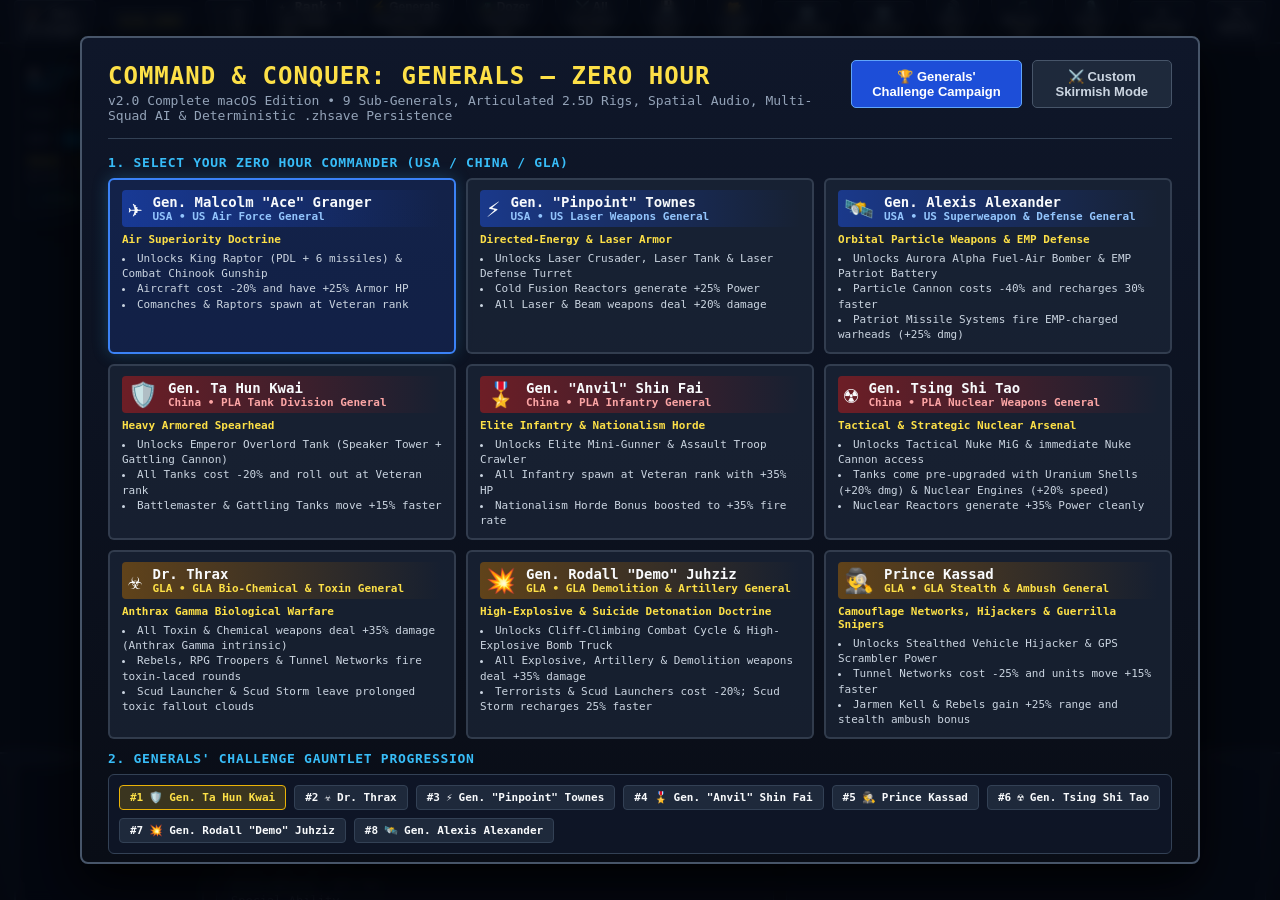
==== index.html @ 918d56a0 "Release v2.0.0: C&C Generals Zero Hour (macOS Clean-Room Edition) - Phases 1-4 & Human QA Verified" ====
<!DOCTYPE html>
<html lang="en">
<head>
  <meta charset="UTF-8" />
  <meta name="viewport" content="width=device-width, initial-scale=1.0" />
  <title>Command &amp; Conquer: Generals – Zero Hour (macOS Clean-Room Edition)</title>
  <link rel="stylesheet" href="css/style.css" />
</head>
<body>

  <!-- ==================== TOP TACTICAL RESOURCE & GENERAL BAR ==================== -->
  <header id="top-bar">
    <div class="top-bar-left">
      <div class="stat-pill" id="hud-faction-badge">🦅 Gen. Granger</div>
      <div class="stat-pill" id="hud-credits">$10,000</div>
      <div class="stat-pill" id="hud-power">⚡ 0 / 0</div>
      <div class="stat-pill" id="hud-rank">★ Rank 1 (0/450 XP)</div>
      <div class="stat-pill" id="hud-tunnel-status" style="display:none; color:#fde047;">🕳️ Tunnel Garrison: 0/10</div>
    </div>

    <div class="top-bar-right">
      <button class="hud-btn" id="btn-generals-powers" title="Unlock & Deploy Generals Powers (Shortcut: P)">
        ⚡ Generals Powers [P] (1 Pt)
      </button>
      <button class="hud-btn" id="btn-select-builder" title="Select Construction Dozer or GLA Worker (Shortcut: B)">
        🚜 Dozer / Worker [B]
      </button>
      <button class="hud-btn" id="btn-select-combat" title="Select all combat units on the battlefield">
        ⚔️ All Combat Units
      </button>
      <button class="hud-btn" id="btn-quick-save" title="Quick Save Skirmish State (Shortcut: F5)">💾 Save [F5]</button>
      <button class="hud-btn" id="btn-quick-load" title="Quick Load Skirmish State (Shortcut: F9)">📂 Load [F9]</button>
      <button class="hud-btn" id="btn-export-save" title="Download .zhsave File">⬇️ .zhsave</button>
      <button class="hud-btn" id="btn-import-save" title="Import .zhsave File">⬆️ Import</button>
      <input type="file" id="zhsave-file-input" accept=".zhsave,.json" style="display:none;" />
      <button class="hud-btn" id="btn-toggle-sfx">🔊 SFX: ON</button>
      <button class="hud-btn" id="btn-toggle-music" title="Toggle Dynamic Faction Soundtrack [M]">🎵 Music: ON</button>
      <button class="hud-btn" id="btn-toggle-voice">🎙️ EVA: ON</button>
      <button class="hud-btn" id="btn-pause-game">⏸ PAUSE</button>
      <button class="hud-btn" id="btn-main-menu">☰ MENU</button>
    </div>
  </header>

  <!-- ==================== BATTLEFIELD VIEWPORT ==================== -->
  <main id="viewport-wrap">
    <canvas id="game-canvas"></canvas>

    <!-- Live Global Superweapon Countdown Timers -->
    <div id="superweapon-timers"></div>

    <!-- Center Tactical EVA Alert Banner -->
    <div id="tactical-alert" class="hidden"></div>

    <!-- Opposing Zero Hour General Live Taunt Transmission -->
    <div id="general-taunt-box" class="hidden">
      <div id="taunt-general-name">☣️ Dr. Thrax</div>
      <div id="taunt-general-text">"Take a deep breath, General!"</div>
    </div>
  </main>

  <!-- ==================== BOTTOM ZERO HOUR COMMAND BAR ==================== -->
  <footer id="command-bar">
    <!-- Left: Interactive Radar Minimap -->
    <div id="minimap-panel">
      <canvas id="minimap-canvas" width="176" height="128"></canvas>
    </div>

    <!-- Center: Unit / Building Inspector & Stance Orders -->
    <div id="inspector-panel">
      <div class="inspector-top">
        <div>
          <div id="inspector-title">No Tactical Selection</div>
          <div id="inspector-subtitle">Left-click or drag a box to select units/structures. Press [B] for Dozer/Worker, [F] for Special Ability, [SPACE] for Alert.</div>
        </div>
        <div class="stance-bar">
          <button class="hud-btn" id="btn-order-attack-move" title="Attack-Move: Engage any enemies along path [A]">🎯 Attack-Move</button>
          <button class="hud-btn" id="btn-order-guard" title="Guard Area: Patrol 220px leash around point [G]">🛡️ Guard</button>
          <button class="hud-btn" id="btn-order-stop" title="Stop current order [S]">✋ Stop</button>
          <button class="hud-btn" id="btn-order-scatter" title="Scatter units to evade artillery/superweapons [X]">💥 Scatter</button>
        </div>
      </div>

      <div id="inspector-stats"></div>
      <div id="inspector-queue"></div>
    </div>

    <!-- Right: 12-Slot Command Card (Build / Train / Upgrade / Special) -->
    <div id="command-card-panel">
      <div id="command-card-grid"></div>
    </div>
  </footer>

  <!-- ==================== START / GENERAL SELECTION MODAL ==================== -->
  <div id="start-modal" class="modal-backdrop">
    <div class="modal-card">
      <div class="modal-header">
        <div>
          <div class="zh-logo-title">Command &amp; Conquer: Generals – Zero Hour</div>
          <div class="zh-logo-sub">v2.0 Complete macOS Edition • 9 Sub-Generals, Articulated 2.5D Rigs, Spatial Audio, Multi-Squad AI &amp; Deterministic .zhsave Persistence</div>
        </div>
        <div class="mode-tabs">
          <button class="mode-tab-btn active" data-mode="CHALLENGE">🏆 Generals' Challenge Campaign</button>
          <button class="mode-tab-btn" data-mode="SKIRMISH">⚔️ Custom Skirmish Mode</button>
        </div>
      </div>

      <div class="section-label">1. Select Your Zero Hour Commander (USA / China / GLA)</div>
      <div id="player-general-grid" class="general-grid"></div>

      <!-- Generals' Challenge Gauntlet Ladder -->
      <div id="challenge-section">
        <div class="section-label">2. Generals' Challenge Gauntlet Progression</div>
        <div id="challenge-ladder-preview"></div>
      </div>

      <!-- Skirmish Opponent Picker -->
      <div id="ai-general-picker-wrap" style="display:none;">
        <div class="section-label">2. Select Opposing AI General</div>
        <div id="ai-general-grid" class="general-grid"></div>
      </div>

      <!-- Map, Difficulty & Launch -->
      <div class="match-settings-row">
        <div style="display:flex; align-items:center; gap:12px;">
          <label for="map-selector" style="font-size:12px; font-weight:800; color:#94a3b8;">THEATER OF OPERATIONS:</label>
          <select id="map-selector" class="map-select-dropdown"></select>
        </div>

        <div style="display:flex; align-items:center; gap:8px;">
          <span style="font-size:12px; font-weight:800; color:#94a3b8;">AI DOCTRINE:</span>
          <button class="diff-btn" data-diff="EASY">Cadet (Easy)</button>
          <button class="diff-btn active" data-diff="NORMAL">Commander (Normal)</button>
          <button class="diff-btn" data-diff="HARD">Brutal General (Hard)</button>
        </div>

        <button class="launch-btn" id="btn-launch-operation">LAUNCH ZERO HOUR ▶</button>
      </div>
    </div>
  </div>

  <!-- ==================== GENERALS POWERS TREE MODAL ==================== -->
  <div id="powers-modal" class="modal-backdrop hidden">
    <div class="modal-card" style="max-width: 720px;">
      <div class="modal-header">
        <div>
          <div class="zh-logo-title">⚡ Generals Secret Powers</div>
          <div id="powers-modal-subtitle" class="zh-logo-sub">Spend Generals Points earned in combat to authorize tactical support powers.</div>
        </div>
        <button class="hud-btn" id="btn-close-powers">✕ CLOSE [ESC]</button>
      </div>
      <div id="powers-grid" class="powers-list"></div>
    </div>
  </div>

  <!-- ==================== VICTORY / DEFEAT MODAL ==================== -->
  <div id="victory-modal" class="modal-backdrop hidden">
    <div class="modal-card" style="max-width: 540px; text-align: center;">
      <div id="victory-title" class="zh-logo-title" style="font-size: 28px; margin-bottom: 10px;">VICTORY</div>
      <p id="victory-subtitle" style="color: #cbd5e1; font-size: 14px; margin-bottom: 22px;"></p>
      <div style="display: flex; justify-content: center; gap: 12px;">
        <button class="launch-btn" id="btn-next-challenge">CONTINUE ▶</button>
      </div>
    </div>
  </div>

  <!-- Clean-Room Zero Hour Engine Scripts (Phase 3 SAGE Stack) -->
  <script src="js/data.js"></script>
  <script src="js/spatial.js"></script>
  <script src="js/nav.js"></script>
  <script src="js/vfx.js"></script>
  <script src="js/audio.js"></script>
  <script src="js/engine.js"></script>
  <script src="js/ai.js"></script>
  <script src="js/simulator.js"></script>
  <script src="js/ui.js"></script>
</body>
</html>
---- css/style.css ----
/* ============================================================================
 * Command & Conquer: Generals – Zero Hour (macOS Clean-Room Edition)
 * css/style.css — Phase 3 Faction-Skinned Tactical Command Bar, Cameo Badges & UI
 * ============================================================================ */

:root {
  --bg-dark: #070b14;
  --panel-bg: rgba(15, 23, 42, 0.94);
  --panel-border: #334155;
  --accent-gold: #eab308;
  --accent-cyan: #38bdf8;
  --accent-green: #22c55e;
  --accent-red: #ef4444;
  --text-main: #f8fafc;
  --text-muted: #94a3b8;
}

/* Phase 3 SYS-20: Authentic Faction-Skinned HUD Themes */
body.hud-theme-usa {
  --panel-border: #2563eb;
  --accent-cyan: #38bdf8;
}
body.hud-theme-usa #command-bar {
  background: linear-gradient(180deg, #0f1f3d, #071022);
  border-top: 2px solid #38bdf8;
  box-shadow: 0 -4px 18px rgba(56, 189, 248, 0.16);
}
body.hud-theme-usa #top-bar {
  border-bottom: 2px solid #2563eb;
}

body.hud-theme-china {
  --panel-border: #dc2626;
  --accent-cyan: #f87171;
}
body.hud-theme-china #command-bar {
  background: linear-gradient(180deg, #2a1015, #140709);
  border-top: 2px solid #ef4444;
  box-shadow: 0 -4px 18px rgba(239, 68, 68, 0.18);
}
body.hud-theme-china #top-bar {
  border-bottom: 2px solid #dc2626;
}

body.hud-theme-gla {
  --panel-border: #ca8a04;
  --accent-cyan: #facc15;
}
body.hud-theme-gla #command-bar {
  background: linear-gradient(180deg, #231f10, #110f07);
  border-top: 2px solid #eab308;
  box-shadow: 0 -4px 18px rgba(234, 179, 8, 0.16);
}
body.hud-theme-gla #top-bar {
  border-bottom: 2px solid #ca8a04;
}

* {
  box-sizing: border-box;
  margin: 0;
  padding: 0;
  user-select: none;
  -webkit-user-select: none;
}

body, html {
  width: 100vw;
  height: 100vh;
  overflow: hidden;
  background: var(--bg-dark);
  color: var(--text-main);
  font-family: -apple-system, BlinkMacSystemFont, "SF Pro Display", "Segoe UI", Roboto, monospace;
}

.hidden {
  display: none !important;
}

/* ============================================================================
 * Top Tactical Resource & General Rank Bar
 * ============================================================================ */
#top-bar {
  position: fixed;
  top: 0;
  left: 0;
  right: 0;
  height: 44px;
  background: linear-gradient(180deg, rgba(15, 23, 42, 0.96), rgba(9, 14, 26, 0.92));
  border-bottom: 2px solid var(--panel-border);
  display: flex;
  align-items: center;
  justify-content: space-between;
  padding: 0 14px;
  z-index: 20;
  font-size: 13px;
}

.top-bar-left, .top-bar-right {
  display: flex;
  align-items: center;
  gap: 12px;
}

.stat-pill {
  background: rgba(30, 41, 59, 0.85);
  border: 1px solid #475569;
  padding: 5px 11px;
  border-radius: 4px;
  font-weight: 700;
  letter-spacing: 0.4px;
  display: inline-flex;
  align-items: center;
  gap: 6px;
}

#hud-credits {
  color: #fde047;
  font-family: monospace;
  font-size: 14px;
}

.hud-btn {
  background: linear-gradient(180deg, #1e293b, #0f172a);
  color: #e2e8f0;
  border: 1px solid #475569;
  padding: 5px 11px;
  border-radius: 4px;
  font-size: 12px;
  font-weight: 700;
  cursor: pointer;
  transition: all 0.15s ease;
}

.hud-btn:hover {
  border-color: var(--accent-cyan);
  color: #ffffff;
  background: #1e3a5f;
}

.hud-btn.active-mode {
  border-color: #fde047;
  color: #fde047;
  background: rgba(234, 179, 8, 0.22);
}

.hud-btn.pulse-glow {
  border-color: var(--accent-gold);
  color: #fde047;
  box-shadow: 0 0 12px rgba(234, 179, 8, 0.55);
}

/* ============================================================================
 * Main Viewport, Superweapon Timers, Alerts & General Taunts
 * ============================================================================ */
#viewport-wrap {
  position: relative;
  width: 100vw;
  height: calc(100vh - 192px);
  margin-top: 44px;
}

#game-canvas {
  display: block;
  width: 100%;
  height: 100%;
  cursor: crosshair;
}

#superweapon-timers {
  position: fixed;
  top: 54px;
  right: 16px;
  display: flex;
  flex-direction: column;
  gap: 6px;
  z-index: 18;
}

.sw-timer-row {
  background: rgba(15, 23, 42, 0.92);
  border: 1px solid #475569;
  padding: 6px 12px;
  border-radius: 4px;
  font-family: monospace;
  font-size: 12px;
  display: flex;
  justify-content: space-between;
  gap: 14px;
  color: #f8fafc;
  box-shadow: 0 4px 12px rgba(0, 0, 0, 0.5);
}

#tactical-alert {
  position: fixed;
  top: 58px;
  left: 50%;
  transform: translateX(-50%);
  background: rgba(9, 14, 26, 0.94);
  border: 2px solid var(--accent-cyan);
  padding: 8px 20px;
  border-radius: 6px;
  font-weight: 800;
  font-size: 13px;
  letter-spacing: 0.6px;
  z-index: 25;
  box-shadow: 0 6px 20px rgba(0, 0, 0, 0.65);
}

#general-taunt-box {
  position: fixed;
  top: 104px;
  left: 16px;
  max-width: 420px;
  background: linear-gradient(135deg, rgba(30, 41, 59, 0.95), rgba(15, 23, 42, 0.95));
  border: 1px solid var(--accent-gold);
  border-left: 5px solid var(--accent-gold);
  padding: 10px 14px;
  border-radius: 6px;
  z-index: 19;
  box-shadow: 0 8px 24px rgba(0, 0, 0, 0.6);
}

#taunt-general-name {
  font-size: 12px;
  font-weight: 800;
  color: #fde047;
  margin-bottom: 4px;
  text-transform: uppercase;
}

#taunt-general-text {
  font-size: 13px;
  color: #f1f5f9;
  font-style: italic;
  line-height: 1.35;
}

/* ============================================================================
 * Bottom Zero Hour Tactical Command Bar (Minimap | Inspector | Command Card)
 * ============================================================================ */
#command-bar {
  position: fixed;
  bottom: 0;
  left: 0;
  right: 0;
  height: 148px;
  background: linear-gradient(180deg, #111827, #090d16);
  border-top: 2px solid #475569;
  display: grid;
  grid-template-columns: 190px 1fr 480px;
  gap: 12px;
  padding: 8px 14px;
  z-index: 20;
}

#minimap-panel {
  display: flex;
  flex-direction: column;
  align-items: center;
  justify-content: center;
  background: #050811;
  border: 2px solid var(--panel-border);
  border-radius: 4px;
  overflow: hidden;
}

#minimap-canvas {
  width: 176px;
  height: 128px;
  cursor: pointer;
}

#inspector-panel {
  background: rgba(15, 23, 42, 0.8);
  border: 1px solid var(--panel-border);
  border-radius: 4px;
  padding: 10px 14px;
  display: flex;
  flex-direction: column;
  justify-content: space-between;
}

.inspector-top {
  display: flex;
  justify-content: space-between;
  align-items: flex-start;
  gap: 12px;
}

#inspector-title {
  font-size: 15px;
  font-weight: 800;
  color: #fde047;
  margin-bottom: 3px;
}

#inspector-subtitle {
  font-size: 12px;
  color: var(--text-muted);
  line-height: 1.35;
}

.stance-bar {
  display: flex;
  gap: 6px;
  flex-shrink: 0;
}

#inspector-stats {
  display: flex;
  flex-wrap: wrap;
  gap: 10px;
  font-size: 12px;
  font-family: monospace;
  color: #cbd5e1;
}

#inspector-stats span {
  background: rgba(30, 41, 59, 0.9);
  border: 1px solid #475569;
  padding: 2px 8px;
  border-radius: 3px;
}

#inspector-queue {
  display: flex;
  gap: 6px;
  flex-wrap: wrap;
}

.queue-pill {
  background: #0284c7;
  color: #fff;
  font-size: 11px;
  font-weight: 700;
  padding: 2px 7px;
  border-radius: 3px;
}

/* 12-Slot Command Card Grid + Phase 3 Cameo Queue Badges & Progress Bars */
#command-card-panel {
  background: rgba(15, 23, 42, 0.85);
  border: 1px solid var(--panel-border);
  border-radius: 4px;
  padding: 6px;
}

#command-card-grid {
  display: grid;
  grid-template-columns: repeat(4, 1fr);
  grid-template-rows: repeat(3, 1fr);
  gap: 5px;
  height: 100%;
}

.cmd-card-btn {
  position: relative;
  overflow: hidden;
  background: linear-gradient(180deg, #1e293b, #0f172a);
  border: 1px solid #475569;
  border-radius: 4px;
  color: #f8fafc;
  display: flex;
  flex-direction: column;
  align-items: center;
  justify-content: center;
  padding: 3px;
  cursor: pointer;
  transition: all 0.12s ease;
}

.cmd-card-btn:hover:not(.disabled) {
  border-color: var(--accent-gold);
  background: #1e3a5f;
  transform: translateY(-1px);
}

.cmd-card-btn.disabled {
  opacity: 0.42;
  cursor: not-allowed;
}

.cmd-hotkey {
  position: absolute;
  top: 2px;
  left: 4px;
  font-size: 9px;
  font-family: monospace;
  color: #94a3b8;
  z-index: 2;
}

.cmd-queue-badge {
  position: absolute;
  top: 2px;
  right: 4px;
  background: #eab308;
  color: #090d16;
  font-size: 9px;
  font-weight: 900;
  font-family: monospace;
  padding: 0 4px;
  border-radius: 3px;
  z-index: 2;
}

.cmd-progress-bar {
  position: absolute;
  bottom: 0;
  left: 0;
  height: 3px;
  background: #38bdf8;
  z-index: 2;
  transition: width 0.1s linear;
}

.cmd-title {
  font-size: 11px;
  font-weight: 800;
  letter-spacing: 0.3px;
  text-align: center;
  z-index: 2;
}

.cmd-cost {
  font-size: 10px;
  font-family: monospace;
  color: #fde047;
  z-index: 2;
}

/* ============================================================================
 * Modals (Start Screen, Generals Powers Tree, Victory/Defeat)
 * ============================================================================ */
.modal-backdrop {
  position: fixed;
  inset: 0;
  background: rgba(4, 7, 15, 0.88);
  backdrop-filter: blur(6px);
  display: flex;
  align-items: center;
  justify-content: center;
  z-index: 50;
  padding: 20px;
}

.modal-card {
  background: linear-gradient(180deg, #0f172a, #090d16);
  border: 2px solid #475569;
  border-radius: 8px;
  width: 100%;
  max-width: 1120px;
  max-height: 92vh;
  overflow-y: auto;
  padding: 22px 26px;
  box-shadow: 0 20px 50px rgba(0, 0, 0, 0.85);
}

.modal-header {
  display: flex;
  justify-content: space-between;
  align-items: center;
  border-bottom: 1px solid #334155;
  padding-bottom: 14px;
  margin-bottom: 16px;
}

.zh-logo-title {
  font-size: 24px;
  font-weight: 900;
  letter-spacing: 1px;
  color: #fde047;
  text-transform: uppercase;
}

.zh-logo-sub {
  font-size: 13px;
  color: #94a3b8;
  margin-top: 3px;
}

.mode-tabs {
  display: flex;
  gap: 10px;
  margin-bottom: 16px;
}

.mode-tab-btn, .diff-btn {
  background: #1e293b;
  color: #cbd5e1;
  border: 1px solid #475569;
  padding: 8px 16px;
  border-radius: 5px;
  font-weight: 800;
  font-size: 13px;
  cursor: pointer;
}

.mode-tab-btn.active, .diff-btn.active {
  background: #1d4ed8;
  color: #ffffff;
  border-color: #60a5fa;
}

.section-label {
  font-size: 13px;
  font-weight: 800;
  text-transform: uppercase;
  letter-spacing: 0.7px;
  color: #38bdf8;
  margin: 12px 0 8px;
}

.general-grid {
  display: grid;
  grid-template-columns: repeat(3, 1fr);
  gap: 10px;
}

.general-card {
  background: rgba(30, 41, 59, 0.65);
  border: 2px solid rgba(148, 163, 184, 0.22);
  border-radius: 6px;
  padding: 10px 12px;
  cursor: pointer;
  transition: all 0.15s ease;
}

.general-card:hover {
  background: rgba(30, 41, 59, 0.95);
  transform: translateY(-2px);
}

.general-card.selected {
  background: rgba(30, 58, 138, 0.35);
  box-shadow: 0 0 16px rgba(56, 189, 248, 0.25);
}

.gen-card-header {
  display: flex;
  align-items: center;
  gap: 10px;
  padding: 4px 6px;
  border-radius: 4px;
  margin-bottom: 6px;
}

.gen-badge {
  font-size: 24px;
}

.gen-name {
  font-size: 14px;
  font-weight: 800;
  color: #f8fafc;
}

.gen-title {
  font-size: 11px;
  font-weight: 700;
}

.gen-specialty {
  font-size: 11px;
  font-weight: 700;
  color: #fde047;
  margin-bottom: 5px;
}

.gen-perks {
  list-style: disc inside;
  font-size: 11px;
  color: #cbd5e1;
  line-height: 1.38;
}

/* Generals' Challenge Gauntlet Ladder */
#challenge-ladder-preview {
  display: flex;
  flex-wrap: wrap;
  gap: 8px;
  background: rgba(15, 23, 42, 0.8);
  border: 1px solid #334155;
  padding: 10px;
  border-radius: 6px;
  margin-top: 6px;
}

.ladder-step {
  display: flex;
  align-items: center;
  gap: 6px;
  padding: 5px 10px;
  border-radius: 4px;
  font-size: 11px;
  font-weight: 700;
  background: #1e293b;
  border: 1px solid #334155;
}

.ladder-step.defeated {
  opacity: 0.45;
  text-decoration: line-through;
}

.ladder-step.current {
  border-color: var(--accent-gold);
  background: rgba(234, 179, 8, 0.2);
  color: #fde047;
}

.match-settings-row {
  display: flex;
  flex-wrap: wrap;
  align-items: center;
  justify-content: space-between;
  gap: 16px;
  margin-top: 16px;
  padding-top: 14px;
  border-top: 1px solid #334155;
}

.map-select-dropdown {
  background: #1e293b;
  color: #f8fafc;
  border: 1px solid #475569;
  padding: 8px 12px;
  border-radius: 5px;
  font-size: 13px;
  font-weight: 700;
}

.launch-btn {
  background: linear-gradient(180deg, #eab308, #ca8a04);
  color: #090d16;
  border: none;
  padding: 12px 28px;
  border-radius: 6px;
  font-size: 15px;
  font-weight: 900;
  letter-spacing: 0.8px;
  cursor: pointer;
  box-shadow: 0 4px 18px rgba(234, 179, 8, 0.4);
}

.launch-btn:hover {
  background: #facc15;
}

/* Generals Powers Modal */
.powers-list {
  display: flex;
  flex-direction: column;
  gap: 12px;
  margin-top: 12px;
}

.power-card {
  display: flex;
  align-items: center;
  justify-content: space-between;
  gap: 16px;
  background: rgba(30, 41, 59, 0.75);
  border: 1px solid #475569;
  border-radius: 6px;
  padding: 12px 16px;
}

.power-card.unlocked {
  border-color: var(--accent-cyan);
}

.power-icon {
  font-size: 30px;
}

.power-info {
  flex: 1;
}

.power-title {
  font-size: 15px;
  font-weight: 800;
  color: #f8fafc;
  margin-bottom: 4px;
}

.rank-badge {
  font-size: 11px;
  background: #334155;
  color: #fde047;
  padding: 2px 7px;
  border-radius: 4px;
  margin-left: 8px;
}

.power-desc {
  font-size: 12px;
  color: #cbd5e1;
}

.power-btn {
  padding: 9px 16px;
  border-radius: 5px;
  font-weight: 800;
  font-size: 12px;
  border: none;
  cursor: pointer;
}

.power-btn.ready {
  background: var(--accent-green);
  color: #052e16;
}

.power-btn.unlockable {
  background: var(--accent-gold);
  color: #090d16;
}

.power-btn.locked, .power-btn.cooldown {
  background: #334155;
  color: #94a3b8;
  cursor: not-allowed;
}
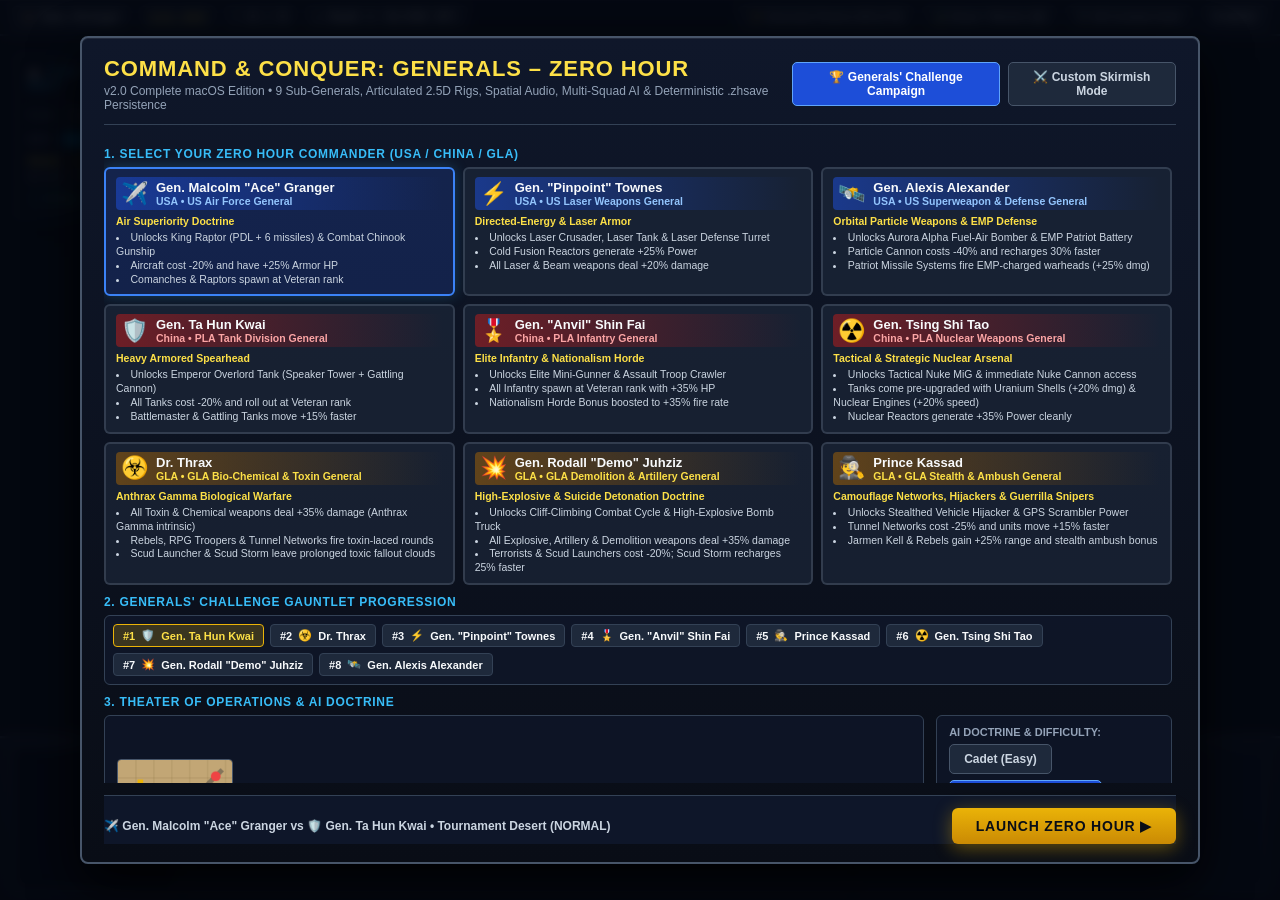
==== commit d2c335b5: "feat(hud): complete 5-phase Zero Hour HUD & tactical UI overhaul" ====
--- a/index.html
+++ b/index.html
@@ -9,7 +9,7 @@
 <body>
 
   <!-- ==================== TOP TACTICAL RESOURCE & GENERAL BAR ==================== -->
-  <header id="top-bar">
+  <header id="top-bar" role="region" aria-label="Tactical Resource Bar">
     <div class="top-bar-left">
       <div class="stat-pill" id="hud-faction-badge">🦅 Gen. Granger</div>
       <div class="stat-pill" id="hud-credits">$10,000</div>
@@ -19,25 +19,18 @@
     </div>
 
     <div class="top-bar-right">
-      <button class="hud-btn" id="btn-generals-powers" title="Unlock & Deploy Generals Powers (Shortcut: P)">
+      <button class="hud-btn" id="btn-generals-powers" title="Unlock &amp; Deploy Generals Powers (Shortcut: P)">
         ⚡ Generals Powers [P] (1 Pt)
       </button>
       <button class="hud-btn" id="btn-select-builder" title="Select Construction Dozer or GLA Worker (Shortcut: B)">
         🚜 Dozer / Worker [B]
       </button>
-      <button class="hud-btn" id="btn-select-combat" title="Select all combat units on the battlefield">
+      <button class="hud-btn" id="btn-select-combat" title="Select all combat units on the battlefield [Q]">
         ⚔️ All Combat Units
       </button>
-      <button class="hud-btn" id="btn-quick-save" title="Quick Save Skirmish State (Shortcut: F5)">💾 Save [F5]</button>
-      <button class="hud-btn" id="btn-quick-load" title="Quick Load Skirmish State (Shortcut: F9)">📂 Load [F9]</button>
-      <button class="hud-btn" id="btn-export-save" title="Download .zhsave File">⬇️ .zhsave</button>
-      <button class="hud-btn" id="btn-import-save" title="Import .zhsave File">⬆️ Import</button>
-      <input type="file" id="zhsave-file-input" accept=".zhsave,.json" style="display:none;" />
-      <button class="hud-btn" id="btn-toggle-sfx">🔊 SFX: ON</button>
-      <button class="hud-btn" id="btn-toggle-music" title="Toggle Dynamic Faction Soundtrack [M]">🎵 Music: ON</button>
-      <button class="hud-btn" id="btn-toggle-voice">🎙️ EVA: ON</button>
-      <button class="hud-btn" id="btn-pause-game">⏸ PAUSE</button>
-      <button class="hud-btn" id="btn-main-menu">☰ MENU</button>
+      <button class="hud-btn" id="btn-game-menu" title="Open Tactical Game Menu &amp; Settings [ESC]">
+        ☰ MENU
+      </button>
     </div>
   </header>
 
@@ -49,7 +42,19 @@
     <div id="superweapon-timers"></div>
 
     <!-- Center Tactical EVA Alert Banner -->
-    <div id="tactical-alert" class="hidden"></div>
+    <div id="tactical-alert" class="hidden" aria-live="polite"></div>
+
+    <!-- Rolling Tactical Alert History Log (Bottom-Left above Minimap) -->
+    <div id="alert-log" aria-live="polite"></div>
+
+    <!-- Right-Edge Unlocked Generals Powers Quick-Cast Strip -->
+    <div id="power-strip" role="toolbar" aria-label="Generals Powers Quick Cast"></div>
+
+    <!-- Control Group Bar (Groups 1..9) -->
+    <div id="control-group-bar" role="toolbar" aria-label="Control Groups"></div>
+
+    <!-- Rich Floating HUD Cameo Tooltip -->
+    <div id="hud-tooltip" class="hidden" role="tooltip"></div>
 
     <!-- Opposing Zero Hour General Live Taunt Transmission -->
     <div id="general-taunt-box" class="hidden">
@@ -59,20 +64,20 @@
   </main>
 
   <!-- ==================== BOTTOM ZERO HOUR COMMAND BAR ==================== -->
-  <footer id="command-bar">
-    <!-- Left: Interactive Radar Minimap -->
+  <footer id="command-bar" role="region" aria-label="Command Bar">
+    <!-- Left: Interactive Square Radar Minimap -->
     <div id="minimap-panel">
-      <canvas id="minimap-canvas" width="176" height="128"></canvas>
-    </div>
-
-    <!-- Center: Unit / Building Inspector & Stance Orders -->
-    <div id="inspector-panel">
+      <canvas id="minimap-canvas" width="164" height="164"></canvas>
+    </div>
+
+    <!-- Center: Unit / Building Inspector & Contextual Stance Orders -->
+    <div id="inspector-panel" role="region" aria-label="Unit and Structure Inspector">
       <div class="inspector-top">
-        <div>
+        <div class="inspector-header-text">
           <div id="inspector-title">No Tactical Selection</div>
           <div id="inspector-subtitle">Left-click or drag a box to select units/structures. Press [B] for Dozer/Worker, [F] for Special Ability, [SPACE] for Alert.</div>
         </div>
-        <div class="stance-bar">
+        <div id="stance-bar" class="stance-bar">
           <button class="hud-btn" id="btn-order-attack-move" title="Attack-Move: Engage any enemies along path [A]">🎯 Attack-Move</button>
           <button class="hud-btn" id="btn-order-guard" title="Guard Area: Patrol 220px leash around point [G]">🛡️ Guard</button>
           <button class="hud-btn" id="btn-order-stop" title="Stop current order [S]">✋ Stop</button>
@@ -80,67 +85,177 @@
         </div>
       </div>
 
+      <div id="selection-summary" class="selection-summary hidden"></div>
       <div id="inspector-stats"></div>
       <div id="inspector-queue"></div>
     </div>
 
     <!-- Right: 12-Slot Command Card (Build / Train / Upgrade / Special) -->
-    <div id="command-card-panel">
+    <div id="command-card-panel" role="region" aria-label="Command Card">
+      <div id="command-card-tabs" class="command-card-tabs"></div>
       <div id="command-card-grid"></div>
     </div>
   </footer>
 
+  <!-- ==================== IN-GAME TACTICAL MENU & SETTINGS MODAL ==================== -->
+  <div id="game-menu-modal" class="modal-backdrop hidden" role="dialog" aria-modal="true" aria-label="Tactical Menu and Settings">
+    <div class="modal-card game-menu-card">
+      <div class="modal-header">
+        <div>
+          <div class="zh-logo-title">⚙️ Tactical Operations Menu</div>
+          <div class="zh-logo-sub">Snapshot Persistence, Audio Channels, Viewport Controls &amp; Accessibility</div>
+        </div>
+        <button class="hud-btn" id="btn-close-game-menu">✕ RESUME [ESC]</button>
+      </div>
+
+      <div class="game-menu-grid">
+        <!-- Column 1: Match & Snapshot Controls -->
+        <div class="menu-section-card">
+          <div class="section-label">1. Mission &amp; Snapshot Controls</div>
+          <div class="menu-btn-stack">
+            <div class="menu-btn-row">
+              <button class="hud-btn" id="btn-pause-game">⏸ PAUSE</button>
+              <button class="hud-btn" id="btn-speed" title="Cycle Simulation Speed (1.0x / 1.5x / 2.0x)">⏩ Speed: 1.0×</button>
+            </div>
+            <div class="menu-btn-row">
+              <button class="hud-btn" id="btn-quick-save" title="Quick Save Skirmish State (Shortcut: F5)">💾 Save [F5]</button>
+              <button class="hud-btn" id="btn-quick-load" title="Quick Load Skirmish State (Shortcut: F9)">📂 Load [F9]</button>
+            </div>
+            <div class="menu-btn-row">
+              <button class="hud-btn" id="btn-export-save" title="Download .zhsave File">⬇️ .zhsave</button>
+              <button class="hud-btn" id="btn-import-save" title="Import .zhsave File">⬆️ Import</button>
+              <input type="file" id="zhsave-file-input" accept=".zhsave,.json" style="display:none;" />
+            </div>
+            <button class="hud-btn menu-danger-btn" id="btn-main-menu">☰ MENU / ABORT OPERATION</button>
+          </div>
+        </div>
+
+        <!-- Column 2: Audio Bus & Tactical Preferences -->
+        <div class="menu-section-card">
+          <div class="section-label">2. Audio Channels &amp; Interface Settings</div>
+          <div class="menu-btn-row" style="margin-bottom:10px;">
+            <button class="hud-btn" id="btn-toggle-sfx">🔊 SFX: ON</button>
+            <button class="hud-btn" id="btn-toggle-music" title="Toggle Dynamic Faction Soundtrack [M]">🎵 Music: ON</button>
+            <button class="hud-btn" id="btn-toggle-voice">🎙️ EVA: ON</button>
+          </div>
+
+          <div class="settings-sliders">
+            <label class="setting-row">
+              <span>Master Volume</span>
+              <input type="range" id="vol-master" min="0" max="100" value="80" />
+            </label>
+            <label class="setting-row">
+              <span>Music Bus</span>
+              <input type="range" id="vol-music" min="0" max="100" value="50" />
+            </label>
+            <label class="setting-row">
+              <span>SFX Bus</span>
+              <input type="range" id="vol-sfx" min="0" max="100" value="80" />
+            </label>
+            <label class="setting-row">
+              <span>EVA Voice</span>
+              <input type="range" id="vol-voice" min="0" max="100" value="90" />
+            </label>
+          </div>
+
+          <div class="settings-toggles">
+            <label class="setting-check">
+              <input type="checkbox" id="opt-edge-scroll" checked />
+              <span>Viewport Edge-Scrolling</span>
+            </label>
+            <label class="setting-check">
+              <input type="checkbox" id="opt-health-bars" />
+              <span>Always Show All Health Bars [Alt]</span>
+            </label>
+            <label class="setting-check">
+              <input type="checkbox" id="opt-reduced-motion" />
+              <span>Reduced Motion &amp; Screen Shake</span>
+            </label>
+            <label class="setting-row">
+              <span>HUD Scale</span>
+              <select id="opt-ui-scale" class="map-select-dropdown">
+                <option value="90">Compact (90%)</option>
+                <option value="100" selected>Standard (100%)</option>
+                <option value="115">Large (115%)</option>
+              </select>
+            </label>
+          </div>
+        </div>
+      </div>
+    </div>
+  </div>
+
   <!-- ==================== START / GENERAL SELECTION MODAL ==================== -->
-  <div id="start-modal" class="modal-backdrop">
-    <div class="modal-card">
+  <div id="start-modal" class="modal-backdrop" role="dialog" aria-modal="true" aria-label="Zero Hour Command Setup">
+    <div class="modal-card start-modal-card">
       <div class="modal-header">
         <div>
           <div class="zh-logo-title">Command &amp; Conquer: Generals – Zero Hour</div>
           <div class="zh-logo-sub">v2.0 Complete macOS Edition • 9 Sub-Generals, Articulated 2.5D Rigs, Spatial Audio, Multi-Squad AI &amp; Deterministic .zhsave Persistence</div>
         </div>
-        <div class="mode-tabs">
+        <div class="mode-tabs" id="mode-tabs">
           <button class="mode-tab-btn active" data-mode="CHALLENGE">🏆 Generals' Challenge Campaign</button>
           <button class="mode-tab-btn" data-mode="SKIRMISH">⚔️ Custom Skirmish Mode</button>
         </div>
       </div>
 
-      <div class="section-label">1. Select Your Zero Hour Commander (USA / China / GLA)</div>
-      <div id="player-general-grid" class="general-grid"></div>
-
-      <!-- Generals' Challenge Gauntlet Ladder -->
-      <div id="challenge-section">
-        <div class="section-label">2. Generals' Challenge Gauntlet Progression</div>
-        <div id="challenge-ladder-preview"></div>
-      </div>
-
-      <!-- Skirmish Opponent Picker -->
-      <div id="ai-general-picker-wrap" style="display:none;">
-        <div class="section-label">2. Select Opposing AI General</div>
-        <div id="ai-general-grid" class="general-grid"></div>
-      </div>
-
-      <!-- Map, Difficulty & Launch -->
-      <div class="match-settings-row">
-        <div style="display:flex; align-items:center; gap:12px;">
-          <label for="map-selector" style="font-size:12px; font-weight:800; color:#94a3b8;">THEATER OF OPERATIONS:</label>
-          <select id="map-selector" class="map-select-dropdown"></select>
-        </div>
-
-        <div style="display:flex; align-items:center; gap:8px;">
-          <span style="font-size:12px; font-weight:800; color:#94a3b8;">AI DOCTRINE:</span>
-          <button class="diff-btn" data-diff="EASY">Cadet (Easy)</button>
-          <button class="diff-btn active" data-diff="NORMAL">Commander (Normal)</button>
-          <button class="diff-btn" data-diff="HARD">Brutal General (Hard)</button>
-        </div>
-
+      <div class="start-scroll-body">
+        <div class="section-label">1. Select Your Zero Hour Commander (USA / China / GLA)</div>
+        <div id="player-general-grid" class="general-grid"></div>
+
+        <!-- Generals' Challenge Gauntlet Ladder -->
+        <div id="challenge-section">
+          <div class="section-label">2. Generals' Challenge Gauntlet Progression</div>
+          <div id="challenge-ladder-preview"></div>
+        </div>
+
+        <!-- Skirmish Opponent Picker -->
+        <div id="ai-general-picker-wrap" style="display:none;">
+          <div class="section-label">2. Select Opposing AI General</div>
+          <div id="ai-general-grid" class="general-grid"></div>
+        </div>
+
+        <!-- Step 3: Theater Map Preview & AI Doctrine -->
+        <div class="section-label">3. Theater of Operations &amp; AI Doctrine</div>
+        <div class="theater-config-grid">
+          <div id="map-preview-card" class="map-preview-card">
+            <canvas id="map-preview-canvas" width="140" height="140"></canvas>
+            <div class="map-preview-details">
+              <div style="display:flex; align-items:center; gap:10px; margin-bottom:6px;">
+                <label for="map-selector" style="font-size:11px; font-weight:800; color:#94a3b8;">THEATER MAP:</label>
+                <select id="map-selector" class="map-select-dropdown"></select>
+              </div>
+              <div id="map-preview-meta" class="map-preview-meta">Select a theater to inspect supply depots, oil derricks, and garrison bunkers.</div>
+            </div>
+          </div>
+
+          <div class="doctrine-card">
+            <div style="font-size:11px; font-weight:800; color:#94a3b8; margin-bottom:6px;">AI DOCTRINE &amp; DIFFICULTY:</div>
+            <div id="difficulty-pills" class="difficulty-pills">
+              <button class="diff-btn" data-diff="EASY">Cadet (Easy)</button>
+              <button class="diff-btn active" data-diff="NORMAL">Commander (Normal)</button>
+              <button class="diff-btn" data-diff="HARD">Brutal General (Hard)</button>
+            </div>
+            <div class="start-utility-bar">
+              <button class="hud-btn" id="btn-open-powers-preview" type="button">⚡ Preview Generals Powers</button>
+              <button class="hud-btn" id="btn-import-save-menu" type="button">📂 Load .zhsave Snapshot</button>
+              <button class="hud-btn" id="btn-auto-sim" type="button" hidden>🤖 Auto-Sim</button>
+            </div>
+          </div>
+        </div>
+      </div>
+
+      <!-- Sticky Launch Footer -->
+      <div class="match-settings-row start-launch-footer">
+        <div id="start-matchup-summary" class="start-matchup-summary">Ready to deploy to Theater of Operations</div>
         <button class="launch-btn" id="btn-launch-operation">LAUNCH ZERO HOUR ▶</button>
       </div>
     </div>
   </div>
 
   <!-- ==================== GENERALS POWERS TREE MODAL ==================== -->
-  <div id="powers-modal" class="modal-backdrop hidden">
-    <div class="modal-card" style="max-width: 720px;">
+  <div id="powers-modal" class="modal-backdrop hidden" role="dialog" aria-modal="true" aria-label="Generals Secret Powers">
+    <div class="modal-card" style="max-width: 780px;">
       <div class="modal-header">
         <div>
           <div class="zh-logo-title">⚡ Generals Secret Powers</div>
@@ -148,17 +263,25 @@
         </div>
         <button class="hud-btn" id="btn-close-powers">✕ CLOSE [ESC]</button>
       </div>
+      <div class="powers-rank-headers">
+        <div class="powers-rank-col-header">★ RANK 1 DOCTRINE</div>
+        <div class="powers-rank-col-header">★★ RANK 3 DOCTRINE</div>
+        <div class="powers-rank-col-header">★★★ RANK 5 SUPREME</div>
+      </div>
       <div id="powers-grid" class="powers-list"></div>
     </div>
   </div>
 
   <!-- ==================== VICTORY / DEFEAT MODAL ==================== -->
-  <div id="victory-modal" class="modal-backdrop hidden">
-    <div class="modal-card" style="max-width: 540px; text-align: center;">
-      <div id="victory-title" class="zh-logo-title" style="font-size: 28px; margin-bottom: 10px;">VICTORY</div>
-      <p id="victory-subtitle" style="color: #cbd5e1; font-size: 14px; margin-bottom: 22px;"></p>
-      <div style="display: flex; justify-content: center; gap: 12px;">
+  <div id="victory-modal" class="modal-backdrop hidden" role="dialog" aria-modal="true" aria-label="After-Action Report">
+    <div class="modal-card" style="max-width: 640px; text-align: center;">
+      <div id="victory-title" class="zh-logo-title" style="font-size: 28px; margin-bottom: 8px;">VICTORY</div>
+      <p id="victory-subtitle" style="color: #cbd5e1; font-size: 14px; margin-bottom: 14px;"></p>
+      <div id="gameover-stats" class="gameover-stats"></div>
+      <div style="display: flex; justify-content: center; gap: 12px; margin-top: 16px;">
         <button class="launch-btn" id="btn-next-challenge">CONTINUE ▶</button>
+        <button class="hud-btn" id="btn-rematch">🔄 REMATCH</button>
+        <button class="hud-btn" id="btn-victory-main-menu">☰ MAIN MENU</button>
       </div>
     </div>
   </div>
--- a/css/style.css
+++ b/css/style.css
@@ -1,9 +1,12 @@
 /* ============================================================================
  * Command & Conquer: Generals – Zero Hour (macOS Clean-Room Edition)
- * css/style.css — Phase 3 Faction-Skinned Tactical Command Bar, Cameo Badges & UI
+ * css/style.css — Phases 1–5 Tactical HUD Overhaul, Faction Themes & Cameo UI
  * ============================================================================ */
 
 :root {
+  --top-bar-h: 36px;
+  --cmd-bar-h: 184px;
+  --ui-scale: 1;
   --bg-dark: #070b14;
   --panel-bg: rgba(15, 23, 42, 0.94);
   --panel-border: #334155;
@@ -13,17 +16,29 @@
   --accent-red: #ef4444;
   --text-main: #f8fafc;
   --text-muted: #94a3b8;
-}
-
-/* Phase 3 SYS-20: Authentic Faction-Skinned HUD Themes */
+  --font-display: "SF Pro Display", "Eurostile", "Bank Gothic", "Impact", -apple-system, BlinkMacSystemFont, sans-serif;
+  --font-ui: -apple-system, BlinkMacSystemFont, "SF Pro Text", "Segoe UI", Roboto, sans-serif;
+  --font-mono: "SF Mono", "JetBrains Mono", "Menlo", monospace;
+}
+
+/* Phase 3 SYS-20 & Phase 2.7: Authentic Faction-Skinned HUD Themes */
 body.hud-theme-usa {
   --panel-border: #2563eb;
   --accent-cyan: #38bdf8;
+  --faction-glow: rgba(56, 189, 248, 0.22);
 }
 body.hud-theme-usa #command-bar {
-  background: linear-gradient(180deg, #0f1f3d, #071022);
+  background:
+    repeating-linear-gradient(
+      0deg,
+      rgba(56, 189, 248, 0.03) 0px,
+      rgba(56, 189, 248, 0.03) 1px,
+      transparent 1px,
+      transparent 4px
+    ),
+    linear-gradient(180deg, #0f1f3d, #071022);
   border-top: 2px solid #38bdf8;
-  box-shadow: 0 -4px 18px rgba(56, 189, 248, 0.16);
+  box-shadow: 0 -4px 18px rgba(56, 189, 248, 0.16), inset 0 1px 0 rgba(255, 255, 255, 0.08);
 }
 body.hud-theme-usa #top-bar {
   border-bottom: 2px solid #2563eb;
@@ -32,11 +47,20 @@
 body.hud-theme-china {
   --panel-border: #dc2626;
   --accent-cyan: #f87171;
+  --faction-glow: rgba(239, 68, 68, 0.22);
 }
 body.hud-theme-china #command-bar {
-  background: linear-gradient(180deg, #2a1015, #140709);
+  background:
+    repeating-linear-gradient(
+      90deg,
+      rgba(248, 113, 113, 0.025) 0px,
+      rgba(248, 113, 113, 0.025) 2px,
+      transparent 2px,
+      transparent 6px
+    ),
+    linear-gradient(180deg, #2a1015, #140709);
   border-top: 2px solid #ef4444;
-  box-shadow: 0 -4px 18px rgba(239, 68, 68, 0.18);
+  box-shadow: 0 -4px 18px rgba(239, 68, 68, 0.18), inset 0 1px 0 rgba(255, 255, 255, 0.08);
 }
 body.hud-theme-china #top-bar {
   border-bottom: 2px solid #dc2626;
@@ -45,11 +69,20 @@
 body.hud-theme-gla {
   --panel-border: #ca8a04;
   --accent-cyan: #facc15;
+  --faction-glow: rgba(234, 179, 8, 0.22);
 }
 body.hud-theme-gla #command-bar {
-  background: linear-gradient(180deg, #231f10, #110f07);
+  background:
+    repeating-linear-gradient(
+      -45deg,
+      rgba(234, 179, 8, 0.03) 0px,
+      rgba(234, 179, 8, 0.03) 4px,
+      transparent 4px,
+      transparent 10px
+    ),
+    linear-gradient(180deg, #231f10, #110f07);
   border-top: 2px solid #eab308;
-  box-shadow: 0 -4px 18px rgba(234, 179, 8, 0.16);
+  box-shadow: 0 -4px 18px rgba(234, 179, 8, 0.16), inset 0 1px 0 rgba(255, 255, 255, 0.08);
 }
 body.hud-theme-gla #top-bar {
   border-bottom: 2px solid #ca8a04;
@@ -69,7 +102,15 @@
   overflow: hidden;
   background: var(--bg-dark);
   color: var(--text-main);
-  font-family: -apple-system, BlinkMacSystemFont, "SF Pro Display", "Segoe UI", Roboto, monospace;
+  font-family: var(--font-ui);
+}
+
+button:focus-visible,
+select:focus-visible,
+input:focus-visible,
+[tabindex]:focus-visible {
+  outline: 2px solid var(--accent-cyan);
+  outline-offset: 2px;
 }
 
 .hidden {
@@ -77,58 +118,68 @@
 }
 
 /* ============================================================================
- * Top Tactical Resource & General Rank Bar
+ * Top Tactical Resource & General Rank Bar (Slim 36px)
  * ============================================================================ */
 #top-bar {
   position: fixed;
   top: 0;
   left: 0;
   right: 0;
-  height: 44px;
+  height: var(--top-bar-h);
   background: linear-gradient(180deg, rgba(15, 23, 42, 0.96), rgba(9, 14, 26, 0.92));
   border-bottom: 2px solid var(--panel-border);
+  box-shadow: inset 0 1px 0 rgba(255, 255, 255, 0.08);
   display: flex;
   align-items: center;
   justify-content: space-between;
-  padding: 0 14px;
+  padding: 0 12px;
   z-index: 20;
-  font-size: 13px;
+  font-size: 12px;
 }
 
 .top-bar-left, .top-bar-right {
   display: flex;
   align-items: center;
-  gap: 12px;
+  gap: 8px;
 }
 
 .stat-pill {
   background: rgba(30, 41, 59, 0.85);
   border: 1px solid #475569;
-  padding: 5px 11px;
+  box-shadow: inset 0 1px 0 rgba(255, 255, 255, 0.06);
+  padding: 3px 9px;
   border-radius: 4px;
   font-weight: 700;
-  letter-spacing: 0.4px;
+  letter-spacing: 0.3px;
+  font-variant-numeric: tabular-nums;
   display: inline-flex;
   align-items: center;
-  gap: 6px;
+  gap: 5px;
 }
 
 #hud-credits {
   color: #fde047;
-  font-family: monospace;
-  font-size: 14px;
+  font-family: var(--font-mono);
+  font-variant-numeric: tabular-nums;
+  font-size: 13px;
+}
+
+#hud-power, #hud-rank {
+  font-family: var(--font-mono);
+  font-variant-numeric: tabular-nums;
 }
 
 .hud-btn {
   background: linear-gradient(180deg, #1e293b, #0f172a);
   color: #e2e8f0;
   border: 1px solid #475569;
-  padding: 5px 11px;
-  border-radius: 4px;
-  font-size: 12px;
+  box-shadow: inset 0 1px 0 rgba(255, 255, 255, 0.08);
+  padding: 4px 10px;
+  border-radius: 4px;
+  font-size: 11px;
   font-weight: 700;
   cursor: pointer;
-  transition: all 0.15s ease;
+  transition: all 0.12s ease;
 }
 
 .hud-btn:hover {
@@ -150,13 +201,13 @@
 }
 
 /* ============================================================================
- * Main Viewport, Superweapon Timers, Alerts & General Taunts
+ * Main Viewport, Superweapon Timers, Alerts, Power Strip, Control Groups
  * ============================================================================ */
 #viewport-wrap {
   position: relative;
   width: 100vw;
-  height: calc(100vh - 192px);
-  margin-top: 44px;
+  height: calc(100vh - var(--top-bar-h) - var(--cmd-bar-h));
+  margin-top: var(--top-bar-h);
 }
 
 #game-canvas {
@@ -168,37 +219,39 @@
 
 #superweapon-timers {
   position: fixed;
-  top: 54px;
-  right: 16px;
+  top: calc(var(--top-bar-h) + 8px);
+  right: 14px;
   display: flex;
   flex-direction: column;
-  gap: 6px;
+  gap: 5px;
   z-index: 18;
 }
 
 .sw-timer-row {
   background: rgba(15, 23, 42, 0.92);
   border: 1px solid #475569;
-  padding: 6px 12px;
-  border-radius: 4px;
-  font-family: monospace;
-  font-size: 12px;
+  padding: 5px 10px;
+  border-radius: 4px;
+  font-family: var(--font-mono);
+  font-variant-numeric: tabular-nums;
+  font-size: 11px;
   display: flex;
   justify-content: space-between;
-  gap: 14px;
+  gap: 12px;
   color: #f8fafc;
   box-shadow: 0 4px 12px rgba(0, 0, 0, 0.5);
 }
 
 #tactical-alert {
   position: fixed;
-  top: 58px;
+  top: calc(var(--top-bar-h) + 10px);
   left: 50%;
   transform: translateX(-50%);
   background: rgba(9, 14, 26, 0.94);
   border: 2px solid var(--accent-cyan);
-  padding: 8px 20px;
+  padding: 6px 18px;
   border-radius: 6px;
+  font-family: var(--font-display);
   font-weight: 800;
   font-size: 13px;
   letter-spacing: 0.6px;
@@ -206,50 +259,269 @@
   box-shadow: 0 6px 20px rgba(0, 0, 0, 0.65);
 }
 
+/* Rolling Tactical Alert Log (Above Minimap) */
+#alert-log {
+  position: fixed;
+  bottom: calc(var(--cmd-bar-h) + 8px);
+  left: 12px;
+  display: flex;
+  flex-direction: column;
+  gap: 4px;
+  z-index: 18;
+  max-width: 310px;
+  pointer-events: none;
+}
+
+.alert-log-item {
+  pointer-events: auto;
+  background: rgba(9, 14, 26, 0.88);
+  border-left: 3px solid var(--accent-cyan);
+  border-top: 1px solid rgba(148, 163, 184, 0.25);
+  border-right: 1px solid rgba(148, 163, 184, 0.25);
+  border-bottom: 1px solid rgba(148, 163, 184, 0.25);
+  padding: 4px 10px;
+  border-radius: 4px;
+  font-size: 11px;
+  font-weight: 700;
+  color: #f1f5f9;
+  cursor: pointer;
+  box-shadow: 0 2px 8px rgba(0, 0, 0, 0.45);
+  transition: opacity 0.25s ease, transform 0.2s ease;
+}
+
+.alert-log-item:hover {
+  background: rgba(30, 58, 138, 0.85);
+}
+
+/* Right-Edge Unlocked Generals Powers Quick-Cast Strip */
+#power-strip {
+  position: fixed;
+  right: 12px;
+  top: 50%;
+  transform: translateY(-50%);
+  display: flex;
+  flex-direction: column;
+  gap: 6px;
+  z-index: 19;
+}
+
+.power-strip-btn {
+  position: relative;
+  width: 44px;
+  height: 44px;
+  background: linear-gradient(180deg, #1e293b, #0f172a);
+  border: 2px solid var(--panel-border);
+  border-radius: 6px;
+  color: #f8fafc;
+  display: flex;
+  flex-direction: column;
+  align-items: center;
+  justify-content: center;
+  cursor: pointer;
+  overflow: hidden;
+  box-shadow: 0 4px 12px rgba(0, 0, 0, 0.55);
+}
+
+.power-strip-btn:hover {
+  border-color: var(--accent-gold);
+  transform: scale(1.05);
+}
+
+.power-strip-btn.ready {
+  border-color: var(--accent-green);
+}
+
+.power-strip-btn.active-mode {
+  border-color: #fde047;
+  box-shadow: 0 0 12px rgba(250, 204, 21, 0.6);
+}
+
+.power-strip-icon {
+  font-size: 18px;
+  line-height: 1;
+  z-index: 2;
+}
+
+.power-strip-cd {
+  font-size: 9px;
+  font-family: var(--font-mono);
+  font-variant-numeric: tabular-nums;
+  font-weight: 800;
+  color: #fde047;
+  z-index: 2;
+}
+
+.power-strip-fill {
+  position: absolute;
+  bottom: 0;
+  left: 0;
+  right: 0;
+  background: rgba(15, 23, 42, 0.78);
+  z-index: 1;
+  pointer-events: none;
+}
+
+/* Control Group Bar (1..9 Pills above Command Bar) */
+#control-group-bar {
+  position: fixed;
+  bottom: calc(var(--cmd-bar-h) + 6px);
+  left: 204px;
+  display: flex;
+  gap: 5px;
+  z-index: 18;
+}
+
+.ctrl-group-pill {
+  background: rgba(15, 23, 42, 0.9);
+  border: 1px solid #475569;
+  color: #e2e8f0;
+  padding: 2px 8px;
+  border-radius: 4px;
+  font-family: var(--font-mono);
+  font-variant-numeric: tabular-nums;
+  font-size: 11px;
+  font-weight: 700;
+  cursor: pointer;
+  display: inline-flex;
+  align-items: center;
+  gap: 4px;
+}
+
+.ctrl-group-pill:hover,
+.ctrl-group-pill.active {
+  border-color: var(--accent-gold);
+  color: #fde047;
+  background: rgba(30, 58, 138, 0.65);
+}
+
+/* Rich Floating Cameo Tooltip */
+#hud-tooltip {
+  position: fixed;
+  bottom: calc(var(--cmd-bar-h) + 10px);
+  right: 16px;
+  width: 268px;
+  background: linear-gradient(180deg, rgba(15, 23, 42, 0.97), rgba(7, 11, 20, 0.97));
+  border: 1px solid var(--accent-cyan);
+  border-radius: 6px;
+  padding: 10px 12px;
+  z-index: 60;
+  pointer-events: none;
+  box-shadow: 0 10px 28px rgba(0, 0, 0, 0.75);
+}
+
+.tt-header {
+  display: flex;
+  justify-content: space-between;
+  align-items: center;
+  gap: 8px;
+  margin-bottom: 4px;
+}
+
+.tt-title {
+  font-family: var(--font-display);
+  font-size: 13px;
+  font-weight: 800;
+  color: #fde047;
+}
+
+.tt-hotkey {
+  font-family: var(--font-mono);
+  font-size: 10px;
+  color: #38bdf8;
+  background: rgba(30, 41, 59, 0.9);
+  padding: 1px 5px;
+  border-radius: 3px;
+}
+
+.tt-cost-row {
+  display: flex;
+  flex-wrap: wrap;
+  gap: 8px;
+  font-family: var(--font-mono);
+  font-variant-numeric: tabular-nums;
+  font-size: 11px;
+  color: #e2e8f0;
+  margin-bottom: 6px;
+}
+
+.tt-stats-row {
+  display: flex;
+  flex-wrap: wrap;
+  gap: 5px;
+  margin-bottom: 6px;
+}
+
+.tt-stat-pill {
+  background: rgba(30, 41, 59, 0.85);
+  border: 1px solid #334155;
+  padding: 1px 6px;
+  border-radius: 3px;
+  font-family: var(--font-mono);
+  font-size: 10px;
+  color: #cbd5e1;
+}
+
+.tt-desc {
+  font-size: 11px;
+  color: #cbd5e1;
+  line-height: 1.35;
+}
+
+.tt-prereq {
+  margin-top: 6px;
+  padding-top: 5px;
+  border-top: 1px solid rgba(239, 68, 68, 0.35);
+  font-size: 11px;
+  font-weight: 700;
+  color: #f87171;
+}
+
 #general-taunt-box {
   position: fixed;
-  top: 104px;
+  top: calc(var(--top-bar-h) + 52px);
   left: 16px;
-  max-width: 420px;
+  max-width: 400px;
   background: linear-gradient(135deg, rgba(30, 41, 59, 0.95), rgba(15, 23, 42, 0.95));
   border: 1px solid var(--accent-gold);
   border-left: 5px solid var(--accent-gold);
-  padding: 10px 14px;
+  padding: 9px 13px;
   border-radius: 6px;
   z-index: 19;
   box-shadow: 0 8px 24px rgba(0, 0, 0, 0.6);
 }
 
 #taunt-general-name {
+  font-family: var(--font-display);
   font-size: 12px;
   font-weight: 800;
   color: #fde047;
-  margin-bottom: 4px;
+  margin-bottom: 3px;
   text-transform: uppercase;
 }
 
 #taunt-general-text {
-  font-size: 13px;
+  font-size: 12px;
   color: #f1f5f9;
   font-style: italic;
   line-height: 1.35;
 }
 
 /* ============================================================================
- * Bottom Zero Hour Tactical Command Bar (Minimap | Inspector | Command Card)
+ * Bottom Zero Hour Tactical Command Bar (Square Minimap | Inspector | Cameos)
  * ============================================================================ */
 #command-bar {
   position: fixed;
   bottom: 0;
   left: 0;
   right: 0;
-  height: 148px;
+  height: var(--cmd-bar-h);
   background: linear-gradient(180deg, #111827, #090d16);
   border-top: 2px solid #475569;
+  box-shadow: inset 0 1px 0 rgba(255, 255, 255, 0.08);
   display: grid;
-  grid-template-columns: 190px 1fr 480px;
-  gap: 12px;
-  padding: 8px 14px;
+  grid-template-columns: 184px 1fr 480px;
+  gap: 10px;
+  padding: 8px 12px;
   z-index: 20;
 }
 
@@ -262,87 +534,198 @@
   border: 2px solid var(--panel-border);
   border-radius: 4px;
   overflow: hidden;
+  box-shadow: inset 0 0 12px rgba(0, 0, 0, 0.8);
 }
 
 #minimap-canvas {
-  width: 176px;
-  height: 128px;
+  width: 164px;
+  height: 164px;
+  aspect-ratio: 1 / 1;
   cursor: pointer;
+  display: block;
 }
 
 #inspector-panel {
-  background: rgba(15, 23, 42, 0.8);
+  background: rgba(15, 23, 42, 0.82);
   border: 1px solid var(--panel-border);
-  border-radius: 4px;
-  padding: 10px 14px;
+  box-shadow: inset 0 1px 0 rgba(255, 255, 255, 0.06);
+  border-radius: 4px;
+  padding: 8px 12px;
   display: flex;
   flex-direction: column;
   justify-content: space-between;
+  overflow: hidden;
 }
 
 .inspector-top {
   display: flex;
   justify-content: space-between;
   align-items: flex-start;
-  gap: 12px;
+  gap: 10px;
+}
+
+.inspector-header-text {
+  min-width: 0;
+  flex: 1;
 }
 
 #inspector-title {
+  font-family: var(--font-display);
   font-size: 15px;
   font-weight: 800;
   color: #fde047;
-  margin-bottom: 3px;
+  margin-bottom: 2px;
+  white-space: nowrap;
+  overflow: hidden;
+  text-overflow: ellipsis;
 }
 
 #inspector-subtitle {
-  font-size: 12px;
+  font-size: 11px;
   color: var(--text-muted);
-  line-height: 1.35;
+  line-height: 1.3;
 }
 
 .stance-bar {
   display: flex;
+  gap: 5px;
+  flex-shrink: 0;
+}
+
+/* Multi-Selection Unit Group Summary Chips */
+.selection-summary {
+  display: flex;
+  flex-wrap: wrap;
   gap: 6px;
-  flex-shrink: 0;
+  margin: 4px 0;
+}
+
+.unit-group-chip {
+  background: rgba(30, 41, 59, 0.92);
+  border: 1px solid #475569;
+  border-radius: 4px;
+  padding: 3px 7px;
+  display: inline-flex;
+  align-items: center;
+  gap: 5px;
+  font-size: 11px;
+  font-weight: 700;
+  color: #f8fafc;
+  cursor: pointer;
+}
+
+.unit-group-chip:hover {
+  border-color: var(--accent-gold);
+  background: #1e3a5f;
+}
+
+.unit-group-hp {
+  width: 28px;
+  height: 3px;
+  background: #1e293b;
+  border-radius: 2px;
+  overflow: hidden;
+}
+
+.unit-group-hp-fill {
+  height: 100%;
+  background: #22c55e;
 }
 
 #inspector-stats {
   display: flex;
   flex-wrap: wrap;
-  gap: 10px;
-  font-size: 12px;
-  font-family: monospace;
+  gap: 6px;
+  font-size: 11px;
+  font-family: var(--font-mono);
+  font-variant-numeric: tabular-nums;
   color: #cbd5e1;
 }
 
 #inspector-stats span {
   background: rgba(30, 41, 59, 0.9);
   border: 1px solid #475569;
-  padding: 2px 8px;
-  border-radius: 3px;
-}
-
-#inspector-queue {
-  display: flex;
-  gap: 6px;
-  flex-wrap: wrap;
-}
-
-.queue-pill {
-  background: #0284c7;
-  color: #fff;
-  font-size: 11px;
-  font-weight: 700;
   padding: 2px 7px;
   border-radius: 3px;
 }
 
-/* 12-Slot Command Card Grid + Phase 3 Cameo Queue Badges & Progress Bars */
+/* Production Queue Strip */
+#inspector-queue {
+  display: flex;
+  gap: 5px;
+  flex-wrap: wrap;
+  align-items: center;
+}
+
+.queue-pill, .queue-chip {
+  position: relative;
+  background: rgba(15, 23, 42, 0.95);
+  border: 1px solid #38bdf8;
+  color: #fff;
+  font-size: 11px;
+  font-weight: 700;
+  padding: 3px 8px;
+  border-radius: 4px;
+  cursor: pointer;
+  overflow: hidden;
+  display: inline-flex;
+  align-items: center;
+  gap: 4px;
+}
+
+.queue-pill:hover, .queue-chip:hover {
+  border-color: #ef4444;
+  background: rgba(127, 29, 29, 0.65);
+}
+
+.queue-chip-fill {
+  position: absolute;
+  bottom: 0;
+  left: 0;
+  height: 3px;
+  background: #38bdf8;
+  pointer-events: none;
+}
+
+/* ============================================================================
+ * 12-Slot Command Card Grid + Cameo Badges, Cooldowns & Empty Slots
+ * ============================================================================ */
 #command-card-panel {
   background: rgba(15, 23, 42, 0.85);
   border: 1px solid var(--panel-border);
+  box-shadow: inset 0 1px 0 rgba(255, 255, 255, 0.06);
   border-radius: 4px;
   padding: 6px;
+  display: flex;
+  flex-direction: column;
+  gap: 4px;
+}
+
+.command-card-tabs {
+  display: flex;
+  gap: 4px;
+  min-height: 0;
+}
+
+.command-card-tabs:empty {
+  display: none;
+}
+
+.cmd-tab-pill {
+  font-size: 10px;
+  font-weight: 800;
+  text-transform: uppercase;
+  letter-spacing: 0.4px;
+  padding: 2px 8px;
+  border-radius: 3px;
+  background: rgba(30, 41, 59, 0.8);
+  border: 1px solid #475569;
+  color: #94a3b8;
+}
+
+.cmd-tab-pill.active {
+  color: #fde047;
+  border-color: var(--accent-gold);
 }
 
 #command-card-grid {
@@ -350,7 +733,15 @@
   grid-template-columns: repeat(4, 1fr);
   grid-template-rows: repeat(3, 1fr);
   gap: 5px;
+  flex: 1;
   height: 100%;
+}
+
+.cmd-slot-empty {
+  background: rgba(7, 11, 20, 0.55);
+  border: 1px solid rgba(51, 65, 85, 0.45);
+  box-shadow: inset 0 2px 5px rgba(0, 0, 0, 0.65);
+  border-radius: 4px;
 }
 
 .cmd-card-btn {
@@ -358,13 +749,14 @@
   overflow: hidden;
   background: linear-gradient(180deg, #1e293b, #0f172a);
   border: 1px solid #475569;
+  box-shadow: inset 0 1px 0 rgba(255, 255, 255, 0.08);
   border-radius: 4px;
   color: #f8fafc;
   display: flex;
   flex-direction: column;
   align-items: center;
   justify-content: center;
-  padding: 3px;
+  padding: 2px 3px;
   cursor: pointer;
   transition: all 0.12s ease;
 }
@@ -376,8 +768,23 @@
 }
 
 .cmd-card-btn.disabled {
-  opacity: 0.42;
+  opacity: 0.48;
   cursor: not-allowed;
+}
+
+.cmd-card-btn.cmd-prereq-locked {
+  filter: saturate(0.25);
+  opacity: 0.55;
+  cursor: not-allowed;
+}
+
+.cmd-card-btn.cmd-cant-afford .cmd-cost {
+  color: #ef4444;
+}
+
+.cmd-card-btn.cmd-active {
+  border-color: var(--accent-gold);
+  box-shadow: 0 0 10px rgba(234, 179, 8, 0.45);
 }
 
 .cmd-hotkey {
@@ -385,7 +792,7 @@
   top: 2px;
   left: 4px;
   font-size: 9px;
-  font-family: monospace;
+  font-family: var(--font-mono);
   color: #94a3b8;
   z-index: 2;
 }
@@ -398,7 +805,8 @@
   color: #090d16;
   font-size: 9px;
   font-weight: 900;
-  font-family: monospace;
+  font-family: var(--font-mono);
+  font-variant-numeric: tabular-nums;
   padding: 0 4px;
   border-radius: 3px;
   z-index: 2;
@@ -414,23 +822,45 @@
   transition: width 0.1s linear;
 }
 
+.cmd-cooldown-fill {
+  position: absolute;
+  bottom: 0;
+  left: 0;
+  right: 0;
+  background: rgba(9, 14, 26, 0.72);
+  z-index: 1;
+  pointer-events: none;
+}
+
+.cmd-icon {
+  font-size: 16px;
+  line-height: 1.05;
+  z-index: 2;
+}
+
 .cmd-title {
-  font-size: 11px;
+  font-size: 10px;
   font-weight: 800;
-  letter-spacing: 0.3px;
+  letter-spacing: 0.25px;
   text-align: center;
+  line-height: 1.1;
   z-index: 2;
+  max-width: 100%;
+  white-space: nowrap;
+  overflow: hidden;
+  text-overflow: ellipsis;
 }
 
 .cmd-cost {
-  font-size: 10px;
-  font-family: monospace;
+  font-size: 9.5px;
+  font-family: var(--font-mono);
+  font-variant-numeric: tabular-nums;
   color: #fde047;
   z-index: 2;
 }
 
 /* ============================================================================
- * Modals (Start Screen, Generals Powers Tree, Victory/Defeat)
+ * Modals (Start Screen, In-Game Menu, Generals Powers Tree, Victory/Defeat)
  * ============================================================================ */
 .modal-backdrop {
   position: fixed;
@@ -441,19 +871,32 @@
   align-items: center;
   justify-content: center;
   z-index: 50;
-  padding: 20px;
+  padding: 16px;
 }
 
 .modal-card {
   background: linear-gradient(180deg, #0f172a, #090d16);
   border: 2px solid #475569;
+  box-shadow: 0 20px 50px rgba(0, 0, 0, 0.85), inset 0 1px 0 rgba(255, 255, 255, 0.08);
   border-radius: 8px;
   width: 100%;
   max-width: 1120px;
   max-height: 92vh;
   overflow-y: auto;
-  padding: 22px 26px;
-  box-shadow: 0 20px 50px rgba(0, 0, 0, 0.85);
+  padding: 20px 24px;
+}
+
+.start-modal-card {
+  display: flex;
+  flex-direction: column;
+  overflow: hidden;
+  padding: 18px 22px;
+}
+
+.start-scroll-body {
+  overflow-y: auto;
+  flex: 1;
+  padding-right: 4px;
 }
 
 .modal-header {
@@ -461,38 +904,39 @@
   justify-content: space-between;
   align-items: center;
   border-bottom: 1px solid #334155;
-  padding-bottom: 14px;
-  margin-bottom: 16px;
+  padding-bottom: 12px;
+  margin-bottom: 12px;
+  gap: 12px;
 }
 
 .zh-logo-title {
-  font-size: 24px;
+  font-family: var(--font-display);
+  font-size: 22px;
   font-weight: 900;
-  letter-spacing: 1px;
+  letter-spacing: 0.9px;
   color: #fde047;
   text-transform: uppercase;
 }
 
 .zh-logo-sub {
-  font-size: 13px;
+  font-size: 12px;
   color: #94a3b8;
-  margin-top: 3px;
+  margin-top: 2px;
 }
 
 .mode-tabs {
   display: flex;
-  gap: 10px;
-  margin-bottom: 16px;
+  gap: 8px;
 }
 
 .mode-tab-btn, .diff-btn {
   background: #1e293b;
   color: #cbd5e1;
   border: 1px solid #475569;
-  padding: 8px 16px;
+  padding: 7px 14px;
   border-radius: 5px;
   font-weight: 800;
-  font-size: 13px;
+  font-size: 12px;
   cursor: pointer;
 }
 
@@ -503,94 +947,94 @@
 }
 
 .section-label {
-  font-size: 13px;
+  font-family: var(--font-display);
+  font-size: 12px;
   font-weight: 800;
   text-transform: uppercase;
   letter-spacing: 0.7px;
   color: #38bdf8;
-  margin: 12px 0 8px;
+  margin: 10px 0 6px;
 }
 
 .general-grid {
   display: grid;
   grid-template-columns: repeat(3, 1fr);
-  gap: 10px;
+  gap: 8px;
 }
 
 .general-card {
   background: rgba(30, 41, 59, 0.65);
   border: 2px solid rgba(148, 163, 184, 0.22);
   border-radius: 6px;
-  padding: 10px 12px;
+  padding: 8px 10px;
   cursor: pointer;
-  transition: all 0.15s ease;
+  transition: all 0.14s ease;
 }
 
 .general-card:hover {
   background: rgba(30, 41, 59, 0.95);
-  transform: translateY(-2px);
+  transform: translateY(-1px);
 }
 
 .general-card.selected {
-  background: rgba(30, 58, 138, 0.35);
-  box-shadow: 0 0 16px rgba(56, 189, 248, 0.25);
+  background: rgba(30, 58, 138, 0.38);
+  box-shadow: 0 0 14px rgba(56, 189, 248, 0.25);
 }
 
 .gen-card-header {
   display: flex;
   align-items: center;
-  gap: 10px;
-  padding: 4px 6px;
-  border-radius: 4px;
-  margin-bottom: 6px;
+  gap: 8px;
+  padding: 3px 5px;
+  border-radius: 4px;
+  margin-bottom: 5px;
 }
 
 .gen-badge {
-  font-size: 24px;
+  font-size: 22px;
 }
 
 .gen-name {
-  font-size: 14px;
+  font-size: 13px;
   font-weight: 800;
   color: #f8fafc;
 }
 
 .gen-title {
-  font-size: 11px;
+  font-size: 10.5px;
   font-weight: 700;
 }
 
 .gen-specialty {
-  font-size: 11px;
+  font-size: 10.5px;
   font-weight: 700;
   color: #fde047;
-  margin-bottom: 5px;
+  margin-bottom: 4px;
 }
 
 .gen-perks {
   list-style: disc inside;
-  font-size: 11px;
+  font-size: 10.5px;
   color: #cbd5e1;
-  line-height: 1.38;
+  line-height: 1.32;
 }
 
 /* Generals' Challenge Gauntlet Ladder */
 #challenge-ladder-preview {
   display: flex;
   flex-wrap: wrap;
-  gap: 8px;
+  gap: 6px;
   background: rgba(15, 23, 42, 0.8);
   border: 1px solid #334155;
-  padding: 10px;
+  padding: 8px;
   border-radius: 6px;
-  margin-top: 6px;
 }
 
 .ladder-step {
   display: flex;
   align-items: center;
   gap: 6px;
-  padding: 5px 10px;
+  padding: 4px 9px;
   border-radius: 4px;
   font-size: 11px;
   font-weight: 700;
@@ -609,24 +1053,90 @@
   color: #fde047;
 }
 
+/* Theater Map Preview & Doctrine Grid */
+.theater-config-grid {
+  display: grid;
+  grid-template-columns: 1.2fr 1fr;
+  gap: 12px;
+  margin-top: 6px;
+}
+
+.map-preview-card, .doctrine-card {
+  background: rgba(15, 23, 42, 0.78);
+  border: 1px solid #334155;
+  border-radius: 6px;
+  padding: 10px 12px;
+}
+
+.map-preview-card {
+  display: flex;
+  align-items: center;
+  gap: 12px;
+}
+
+#map-preview-canvas {
+  width: 116px;
+  height: 116px;
+  border: 1px solid #475569;
+  border-radius: 4px;
+  background: #050811;
+  flex-shrink: 0;
+}
+
+.map-preview-details {
+  flex: 1;
+}
+
+.map-preview-meta {
+  font-size: 11px;
+  color: #cbd5e1;
+  line-height: 1.4;
+}
+
+.difficulty-pills {
+  display: flex;
+  flex-wrap: wrap;
+  gap: 6px;
+  margin-bottom: 10px;
+}
+
+.start-utility-bar {
+  display: flex;
+  flex-wrap: wrap;
+  gap: 6px;
+}
+
 .match-settings-row {
   display: flex;
   flex-wrap: wrap;
   align-items: center;
   justify-content: space-between;
-  gap: 16px;
-  margin-top: 16px;
-  padding-top: 14px;
+  gap: 12px;
+  margin-top: 12px;
+  padding-top: 12px;
   border-top: 1px solid #334155;
+}
+
+.start-launch-footer {
+  position: sticky;
+  bottom: 0;
+  background: rgba(15, 23, 42, 0.98);
+  z-index: 5;
+}
+
+.start-matchup-summary {
+  font-size: 12px;
+  font-weight: 700;
+  color: #cbd5e1;
 }
 
 .map-select-dropdown {
   background: #1e293b;
   color: #f8fafc;
   border: 1px solid #475569;
-  padding: 8px 12px;
+  padding: 6px 10px;
   border-radius: 5px;
-  font-size: 13px;
+  font-size: 12px;
   font-weight: 700;
 }
 
@@ -634,9 +1144,10 @@
   background: linear-gradient(180deg, #eab308, #ca8a04);
   color: #090d16;
   border: none;
-  padding: 12px 28px;
+  padding: 10px 24px;
   border-radius: 6px;
-  font-size: 15px;
+  font-family: var(--font-display);
+  font-size: 14px;
   font-weight: 900;
   letter-spacing: 0.8px;
   cursor: pointer;
@@ -647,31 +1158,115 @@
   background: #facc15;
 }
 
-/* Generals Powers Modal */
+/* In-Game Menu & Settings Modal */
+.game-menu-card {
+  max-width: 780px;
+}
+
+.game-menu-grid {
+  display: grid;
+  grid-template-columns: 1fr 1.2fr;
+  gap: 16px;
+}
+
+.menu-section-card {
+  background: rgba(15, 23, 42, 0.75);
+  border: 1px solid #334155;
+  border-radius: 6px;
+  padding: 12px 14px;
+}
+
+.menu-btn-stack {
+  display: flex;
+  flex-direction: column;
+  gap: 8px;
+}
+
+.menu-btn-row {
+  display: flex;
+  gap: 8px;
+}
+
+.menu-btn-row .hud-btn {
+  flex: 1;
+  padding: 8px 10px;
+}
+
+.menu-danger-btn {
+  border-color: #dc2626;
+  color: #fca5a5;
+  padding: 8px 12px;
+}
+
+.settings-sliders, .settings-toggles {
+  display: flex;
+  flex-direction: column;
+  gap: 7px;
+  margin-top: 8px;
+}
+
+.setting-row {
+  display: flex;
+  justify-content: space-between;
+  align-items: center;
+  font-size: 12px;
+  color: #cbd5e1;
+}
+
+.setting-check {
+  display: flex;
+  align-items: center;
+  gap: 8px;
+  font-size: 12px;
+  color: #cbd5e1;
+  cursor: pointer;
+}
+
+/* Generals Powers Modal (3-Column Rank Progression) */
+.powers-rank-headers {
+  display: grid;
+  grid-template-columns: repeat(3, 1fr);
+  gap: 10px;
+  margin-bottom: 6px;
+}
+
+.powers-rank-col-header {
+  font-family: var(--font-display);
+  font-size: 11px;
+  font-weight: 800;
+  color: #fde047;
+  text-align: center;
+  background: rgba(30, 41, 59, 0.85);
+  border: 1px solid #334155;
+  padding: 4px 8px;
+  border-radius: 4px;
+}
+
 .powers-list {
+  display: grid;
+  grid-template-columns: repeat(3, 1fr);
+  gap: 10px;
+  margin-top: 6px;
+}
+
+.power-card {
   display: flex;
   flex-direction: column;
-  gap: 12px;
-  margin-top: 12px;
-}
-
-.power-card {
-  display: flex;
-  align-items: center;
   justify-content: space-between;
-  gap: 16px;
-  background: rgba(30, 41, 59, 0.75);
+  gap: 10px;
+  background: rgba(30, 41, 59, 0.78);
   border: 1px solid #475569;
   border-radius: 6px;
-  padding: 12px 16px;
+  padding: 12px;
 }
 
 .power-card.unlocked {
   border-color: var(--accent-cyan);
+  box-shadow: 0 0 12px rgba(56, 189, 248, 0.15);
 }
 
 .power-icon {
-  font-size: 30px;
+  font-size: 26px;
 }
 
 .power-info {
@@ -679,31 +1274,33 @@
 }
 
 .power-title {
-  font-size: 15px;
+  font-size: 13px;
   font-weight: 800;
   color: #f8fafc;
   margin-bottom: 4px;
 }
 
 .rank-badge {
-  font-size: 11px;
+  font-size: 10px;
   background: #334155;
   color: #fde047;
-  padding: 2px 7px;
-  border-radius: 4px;
-  margin-left: 8px;
+  padding: 1px 6px;
+  border-radius: 4px;
+  margin-left: 6px;
 }
 
 .power-desc {
-  font-size: 12px;
+  font-size: 11px;
   color: #cbd5e1;
+  line-height: 1.35;
 }
 
 .power-btn {
-  padding: 9px 16px;
+  width: 100%;
+  padding: 8px 12px;
   border-radius: 5px;
   font-weight: 800;
-  font-size: 12px;
+  font-size: 11px;
   border: none;
   cursor: pointer;
 }
@@ -723,3 +1320,74 @@
   color: #94a3b8;
   cursor: not-allowed;
 }
+
+/* Victory / Defeat Battle Summary Table */
+.gameover-stats {
+  display: grid;
+  grid-template-columns: repeat(2, 1fr);
+  gap: 8px;
+  text-align: left;
+  margin: 12px 0;
+}
+
+.stat-summary-row {
+  background: rgba(30, 41, 59, 0.78);
+  border: 1px solid #334155;
+  border-radius: 5px;
+  padding: 6px 10px;
+  display: flex;
+  justify-content: space-between;
+  font-size: 12px;
+}
+
+.stat-summary-label {
+  color: #94a3b8;
+}
+
+.stat-summary-val {
+  font-family: var(--font-mono);
+  font-variant-numeric: tabular-nums;
+  font-weight: 800;
+  color: #fde047;
+}
+
+/* ============================================================================
+ * Responsive Breakpoints & Reduced Motion Support (Phase 5.4)
+ * ============================================================================ */
+@media (max-width: 1360px) {
+  :root {
+    --cmd-bar-h: 164px;
+  }
+  #command-bar {
+    grid-template-columns: 164px 1fr 410px;
+  }
+  #minimap-canvas {
+    width: 146px;
+    height: 146px;
+  }
+}
+
+@media (max-height: 820px) {
+  .general-perks, .gen-perks {
+    display: none;
+  }
+  .general-card {
+    padding: 6px 8px;
+  }
+}
+
+body.reduced-motion *,
+body.reduced-motion *::before,
+body.reduced-motion *::after {
+  animation-duration: 0.01ms !important;
+  animation-iteration-count: 1 !important;
+  transition-duration: 0.01ms !important;
+}
+
+@media (prefers-reduced-motion: reduce) {
+  *, *::before, *::after {
+    animation-duration: 0.01ms !important;
+    animation-iteration-count: 1 !important;
+    transition-duration: 0.01ms !important;
+  }
+}
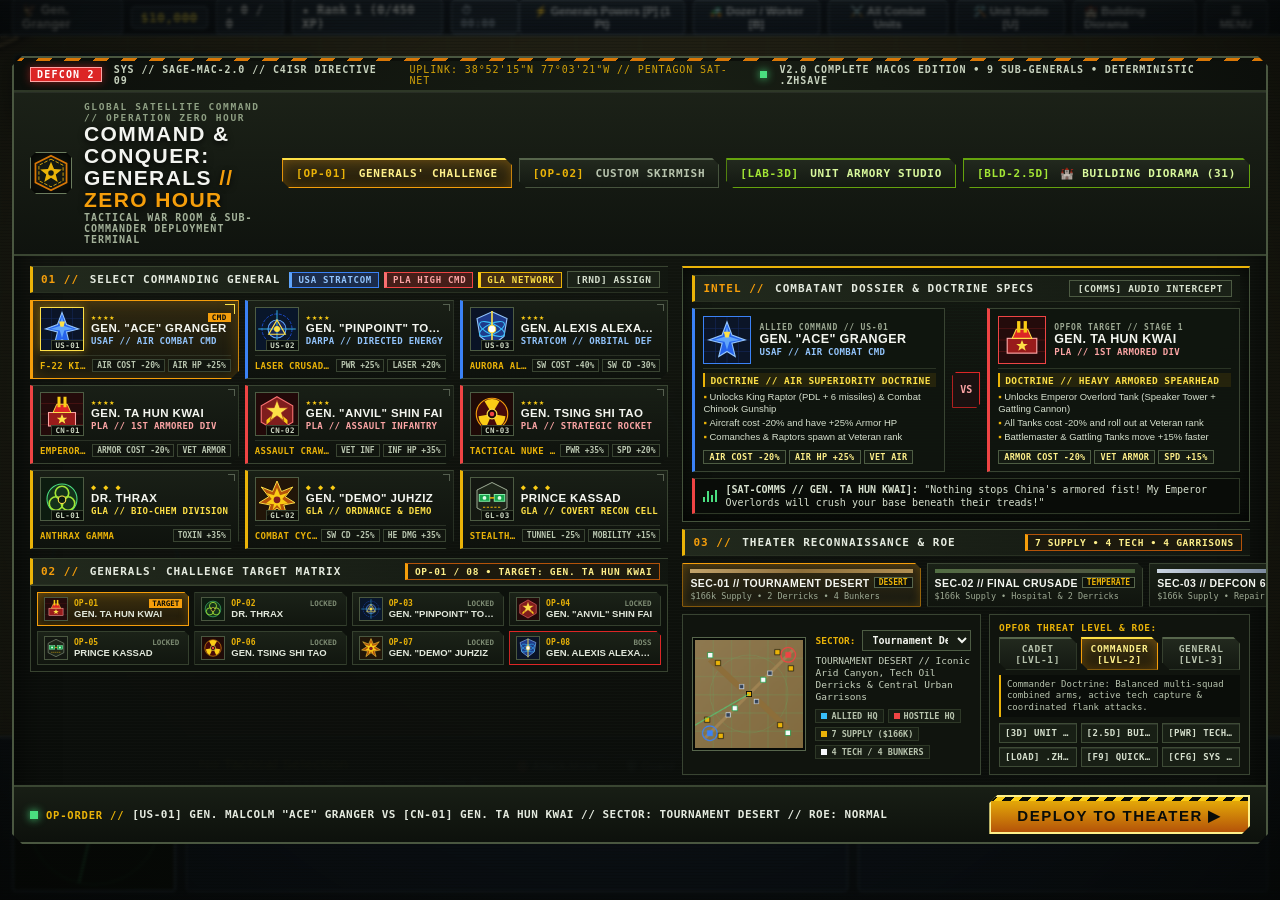
==== commit e3395d72: "feat: integrate all deep-engineered 3D Ligne-Claire units, 3D Unit Design Studio, updated USA buildi" ====
--- a/index.html
+++ b/index.html
@@ -15,6 +15,7 @@
       <div class="stat-pill" id="hud-credits">$10,000</div>
       <div class="stat-pill" id="hud-power">⚡ 0 / 0</div>
       <div class="stat-pill" id="hud-rank">★ Rank 1 (0/450 XP)</div>
+      <div class="stat-pill" id="hud-match-clock" title="Elapsed Operation Time">⏱ 00:00</div>
       <div class="stat-pill" id="hud-tunnel-status" style="display:none; color:#fde047;">🕳️ Tunnel Garrison: 0/10</div>
     </div>
 
@@ -22,12 +23,18 @@
       <button class="hud-btn" id="btn-generals-powers" title="Unlock &amp; Deploy Generals Powers (Shortcut: P)">
         ⚡ Generals Powers [P] (1 Pt)
       </button>
-      <button class="hud-btn" id="btn-select-builder" title="Select Construction Dozer or GLA Worker (Shortcut: B)">
+      <button class="hud-btn" id="btn-select-builder" title="Cycle Idle/Active Construction Dozers or GLA Workers (Shortcut: B)">
         🚜 Dozer / Worker [B]
       </button>
       <button class="hud-btn" id="btn-select-combat" title="Select all combat units on the battlefield [Q]">
         ⚔️ All Combat Units
       </button>
+      <button class="hud-btn" id="btn-hud-unit-studio" title="Open Interactive 3D/2.5D Unit Design Studio (Shortcut: U)">
+        🛠️ Unit Studio [U]
+      </button>
+      <a class="hud-btn" id="btn-hud-building-diorama" href="usa-buildings-diorama.html" style="text-decoration:none;" title="Open Interactive Ligne-Claire Military Building Diorama (All 31 USA, China &amp; GLA Structures)">
+        🏰 Building Diorama
+      </a>
       <button class="hud-btn" id="btn-game-menu" title="Open Tactical Game Menu &amp; Settings [ESC]">
         ☰ MENU
       </button>
@@ -58,6 +65,11 @@
 
     <!-- Opposing Zero Hour General Live Taunt Transmission -->
     <div id="general-taunt-box" class="hidden">
+      <div class="taunt-comms-bar">
+        <span class="taunt-signal-dot"></span>
+        <span class="taunt-comms-label">INCOMING ENCRYPTED TRANSMISSION</span>
+        <span class="taunt-waveform" aria-hidden="true"><i></i><i></i><i></i><i></i></span>
+      </div>
       <div id="taunt-general-name">☣️ Dr. Thrax</div>
       <div id="taunt-general-text">"Take a deep breath, General!"</div>
     </div>
@@ -188,58 +200,152 @@
   <!-- ==================== START / GENERAL SELECTION MODAL ==================== -->
   <div id="start-modal" class="modal-backdrop" role="dialog" aria-modal="true" aria-label="Zero Hour Command Setup">
     <div class="modal-card start-modal-card">
-      <div class="modal-header">
-        <div>
-          <div class="zh-logo-title">Command &amp; Conquer: Generals – Zero Hour</div>
-          <div class="zh-logo-sub">v2.0 Complete macOS Edition • 9 Sub-Generals, Articulated 2.5D Rigs, Spatial Audio, Multi-Squad AI &amp; Deterministic .zhsave Persistence</div>
+      <!-- Top Hazard & Telemetry Strip -->
+      <div class="military-top-telemetry">
+        <div class="telemetry-left">
+          <span class="defcon-badge">DEFCON 2</span>
+          <span class="telemetry-code">SYS // SAGE-MAC-2.0 // C4ISR DIRECTIVE 09</span>
+          <span class="telemetry-coords">UPLINK: 38°52'15"N 77°03'21"W // PENTAGON SAT-NET</span>
+        </div>
+        <div class="telemetry-right">
+          <span class="telemetry-status-dot"></span>
+          <span class="telemetry-code">v2.0 Complete macOS Edition • 9 Sub-Generals • Deterministic .zhsave</span>
+        </div>
+      </div>
+
+      <div class="modal-header start-deck-header">
+        <div class="zh-brand-block">
+          <div class="zh-brand-insignia" aria-hidden="true">
+            <svg viewBox="0 0 44 44" width="38" height="38" class="zh-crest-svg">
+              <polygon points="22,2 40,11 40,33 22,42 4,33 4,11" fill="#141812" stroke="#d97706" stroke-width="2"/>
+              <polygon points="22,6 36,13 36,31 22,38 8,31 8,13" fill="none" stroke="#eab308" stroke-width="1" stroke-dasharray="4 2"/>
+              <polygon points="22,9 25.5,17.5 34.5,18 27.5,23.8 29.8,32.5 22,27.6 14.2,32.5 16.5,23.8 9.5,18 18.5,17.5" fill="#eab308"/>
+              <circle cx="22" cy="22" r="3.2" fill="#141812"/>
+            </svg>
+          </div>
+          <div class="zh-title-stack">
+            <div class="zh-kicker-line">GLOBAL SATELLITE COMMAND // OPERATION ZERO HOUR</div>
+            <div class="zh-logo-title">COMMAND &amp; CONQUER: GENERALS <span class="zh-title-accent">// ZERO HOUR</span></div>
+            <div class="zh-logo-sub">TACTICAL WAR ROOM &amp; SUB-COMMANDER DEPLOYMENT TERMINAL</div>
+          </div>
         </div>
         <div class="mode-tabs" id="mode-tabs">
-          <button class="mode-tab-btn active" data-mode="CHALLENGE">🏆 Generals' Challenge Campaign</button>
-          <button class="mode-tab-btn" data-mode="SKIRMISH">⚔️ Custom Skirmish Mode</button>
-        </div>
-      </div>
-
-      <div class="start-scroll-body">
-        <div class="section-label">1. Select Your Zero Hour Commander (USA / China / GLA)</div>
-        <div id="player-general-grid" class="general-grid"></div>
-
-        <!-- Generals' Challenge Gauntlet Ladder -->
-        <div id="challenge-section">
-          <div class="section-label">2. Generals' Challenge Gauntlet Progression</div>
-          <div id="challenge-ladder-preview"></div>
-        </div>
-
-        <!-- Skirmish Opponent Picker -->
-        <div id="ai-general-picker-wrap" style="display:none;">
-          <div class="section-label">2. Select Opposing AI General</div>
-          <div id="ai-general-grid" class="general-grid"></div>
-        </div>
-
-        <!-- Step 3: Theater Map Preview & AI Doctrine -->
-        <div class="section-label">3. Theater of Operations &amp; AI Doctrine</div>
-        <div class="theater-config-grid">
-          <div id="map-preview-card" class="map-preview-card">
-            <canvas id="map-preview-canvas" width="140" height="140"></canvas>
-            <div class="map-preview-details">
-              <div style="display:flex; align-items:center; gap:10px; margin-bottom:6px;">
-                <label for="map-selector" style="font-size:11px; font-weight:800; color:#94a3b8;">THEATER MAP:</label>
-                <select id="map-selector" class="map-select-dropdown"></select>
-              </div>
-              <div id="map-preview-meta" class="map-preview-meta">Select a theater to inspect supply depots, oil derricks, and garrison bunkers.</div>
-            </div>
-          </div>
-
-          <div class="doctrine-card">
-            <div style="font-size:11px; font-weight:800; color:#94a3b8; margin-bottom:6px;">AI DOCTRINE &amp; DIFFICULTY:</div>
-            <div id="difficulty-pills" class="difficulty-pills">
-              <button class="diff-btn" data-diff="EASY">Cadet (Easy)</button>
-              <button class="diff-btn active" data-diff="NORMAL">Commander (Normal)</button>
-              <button class="diff-btn" data-diff="HARD">Brutal General (Hard)</button>
-            </div>
-            <div class="start-utility-bar">
-              <button class="hud-btn" id="btn-open-powers-preview" type="button">⚡ Preview Generals Powers</button>
-              <button class="hud-btn" id="btn-import-save-menu" type="button">📂 Load .zhsave Snapshot</button>
-              <button class="hud-btn" id="btn-auto-sim" type="button" hidden>🤖 Auto-Sim</button>
+          <button class="mode-tab-btn active" data-mode="CHALLENGE">
+            <span class="tab-code">[OP-01]</span> GENERALS' CHALLENGE
+          </button>
+          <button class="mode-tab-btn" data-mode="SKIRMISH">
+            <span class="tab-code">[OP-02]</span> CUSTOM SKIRMISH
+          </button>
+          <button class="mode-tab-btn studio-tab-highlight" id="btn-open-unit-studio-top" type="button">
+            <span class="tab-code">[LAB-3D]</span> UNIT ARMORY STUDIO
+          </button>
+          <a class="mode-tab-btn studio-tab-highlight" id="btn-open-building-diorama-top" href="usa-buildings-diorama.html" style="text-decoration:none; display:inline-flex; align-items:center; gap:6px;">
+            <span class="tab-code">[BLD-2.5D]</span> 🏰 BUILDING DIORAMA (31)
+          </a>
+        </div>
+      </div>
+
+      <div class="start-scroll-body command-deck-body">
+        <!-- LEFT COLUMN: Commander Rosters & Challenge Gauntlet Progression -->
+        <div class="deck-col deck-col-rosters">
+          <div class="section-header-bar">
+            <div class="section-label"><span class="sec-idx">01 //</span> SELECT COMMANDING GENERAL</div>
+            <div class="faction-legend-strip">
+              <span class="faction-pill usa">USA STRATCOM</span>
+              <span class="faction-pill china">PLA HIGH CMD</span>
+              <span class="faction-pill gla">GLA NETWORK</span>
+              <button class="deck-mini-btn" id="btn-random-player-gen" type="button" title="Assign Random Commanding General">[RND] ASSIGN</button>
+            </div>
+          </div>
+          <div id="player-general-grid" class="general-grid"></div>
+
+          <!-- Generals' Challenge Gauntlet Ladder -->
+          <div id="challenge-section" class="deck-subpanel">
+            <div class="section-header-bar">
+              <div class="section-label"><span class="sec-idx">02 //</span> GENERALS' CHALLENGE TARGET MATRIX</div>
+              <span id="challenge-stage-badge" class="deck-status-pill">STAGE 1 / 8 • ACTIVE TARGET</span>
+            </div>
+            <div id="challenge-ladder-preview"></div>
+          </div>
+
+          <!-- Skirmish Opponent Picker -->
+          <div id="ai-general-picker-wrap" class="deck-subpanel" style="display:none;">
+            <div class="section-header-bar">
+              <div class="section-label"><span class="sec-idx">02 //</span> DESIGNATE OPPOSING COMMANDER</div>
+              <button class="deck-mini-btn" id="btn-random-ai-gen" type="button" title="Assign Random Opposing General">[RND] OPPONENT</button>
+            </div>
+            <div id="ai-general-grid" class="general-grid"></div>
+          </div>
+        </div>
+
+        <!-- RIGHT COLUMN: Live Commander VS Dossier, Visual Theater Cards & AI Doctrine -->
+        <div class="deck-col deck-col-briefing">
+          <!-- Commander VS Dossier Panel -->
+          <div id="commander-vs-dossier" class="commander-vs-dossier">
+            <div class="section-header-bar dossier-top-bar">
+              <div class="section-label"><span class="sec-idx">INTEL //</span> COMBATANT DOSSIER &amp; DOCTRINE SPECS</div>
+              <button class="deck-mini-btn" id="btn-dossier-taunt" type="button" title="Audition opponent General satellite transmission">[COMMS] AUDIO INTERCEPT</button>
+            </div>
+            <div id="dossier-matchup-strip" class="dossier-matchup-strip">
+              <div id="dossier-player-card" class="dossier-combatant-card player-side"></div>
+              <div class="dossier-vs-badge" aria-hidden="true">
+                <span class="vs-crosshair"></span>
+                <span class="vs-text">VS</span>
+              </div>
+              <div id="dossier-ai-card" class="dossier-combatant-card ai-side"></div>
+            </div>
+            <div id="dossier-taunt-banner" class="dossier-taunt-banner"></div>
+          </div>
+
+          <!-- Step 3: Theater Map Preview & AI Doctrine -->
+          <div class="section-header-bar">
+            <div class="section-label"><span class="sec-idx">03 //</span> THEATER RECONNAISSANCE &amp; ROE</div>
+            <span id="theater-telemetry-pill" class="deck-status-pill">7 SUPPLY • 4 TECH • 4 GARRISONS</span>
+          </div>
+
+          <!-- Clickable Visual Theater Map Cards -->
+          <div id="visual-map-cards" class="visual-map-cards"></div>
+
+          <div class="theater-config-grid">
+            <div id="map-preview-card" class="map-preview-card">
+              <div class="radar-frame-wrap">
+                <canvas id="map-preview-canvas" width="148" height="148"></canvas>
+                <div class="radar-corner-overlay" aria-hidden="true"></div>
+              </div>
+              <div class="map-preview-details">
+                <div class="map-selector-row">
+                  <label for="map-selector" class="map-selector-label">SECTOR:</label>
+                  <select id="map-selector" class="map-select-dropdown"></select>
+                </div>
+                <div id="map-preview-meta" class="map-preview-meta">Select a theater sector to inspect tactical topography, oil derricks, and urban bunkers.</div>
+                <div class="map-legend-pills">
+                  <span class="map-legend-item"><i class="legend-dot hq-p"></i>ALLIED HQ</span>
+                  <span class="map-legend-item"><i class="legend-dot hq-ai"></i>HOSTILE HQ</span>
+                  <span class="map-legend-item"><i class="legend-dot supply"></i>7 SUPPLY ($166K)</span>
+                  <span class="map-legend-item"><i class="legend-dot tech"></i>4 TECH / 4 BUNKERS</span>
+                </div>
+              </div>
+            </div>
+
+            <div class="doctrine-card">
+              <div class="doctrine-header-label">OPFOR THREAT LEVEL &amp; ROE:</div>
+              <div id="difficulty-pills" class="difficulty-pills">
+                <button class="diff-btn" data-diff="EASY">CADET [LVL-1]</button>
+                <button class="diff-btn active" data-diff="NORMAL">COMMANDER [LVL-2]</button>
+                <button class="diff-btn" data-diff="HARD">GENERAL [LVL-3]</button>
+              </div>
+              <div id="difficulty-intel-desc" class="difficulty-intel-desc">
+                Commander Doctrine: Balanced multi-squad combined arms, active tech capture &amp; coordinated flank attacks.
+              </div>
+              <div class="start-utility-bar">
+                <button class="hud-btn" id="btn-open-unit-studio" type="button">[3D] UNIT ARMORY</button>
+                <a class="hud-btn" id="btn-open-building-diorama" href="usa-buildings-diorama.html" style="text-decoration:none; text-align:center;">[2.5D] BUILDINGS</a>
+                <button class="hud-btn" id="btn-open-powers-preview" type="button">[PWR] TECH TREE</button>
+                <button class="hud-btn" id="btn-import-save-menu" type="button">[LOAD] .ZHSAVE</button>
+                <button class="hud-btn" id="btn-quick-load-menu" type="button">[F9] QUICKSAVE</button>
+                <button class="hud-btn" id="btn-start-settings" type="button">[CFG] SYS OPTIONS</button>
+                <button class="hud-btn" id="btn-auto-sim" type="button" hidden>[SIM] AUTO-PLAY</button>
+              </div>
             </div>
           </div>
         </div>
@@ -247,8 +353,211 @@
 
       <!-- Sticky Launch Footer -->
       <div class="match-settings-row start-launch-footer">
-        <div id="start-matchup-summary" class="start-matchup-summary">Ready to deploy to Theater of Operations</div>
-        <button class="launch-btn" id="btn-launch-operation">LAUNCH ZERO HOUR ▶</button>
+        <div class="launch-summary-wrap">
+          <span class="launch-ready-beacon" aria-hidden="true"></span>
+          <div class="launch-order-prefix">OP-ORDER //</div>
+          <div id="start-matchup-summary" class="start-matchup-summary">Ready to deploy to Theater of Operations</div>
+        </div>
+        <button class="launch-btn" id="btn-launch-operation">
+          <span class="launch-hazard-strip" aria-hidden="true"></span>
+          <span class="launch-btn-text">DEPLOY TO THEATER ▶</span>
+        </button>
+      </div>
+    </div>
+  </div>
+
+  <!-- ==================== INTERACTIVE 3D/2.5D UNIT DESIGN STUDIO MODAL ==================== -->
+  <div id="unit-studio-modal" class="modal-backdrop hidden" role="dialog" aria-modal="true" aria-label="3D Unit Design Studio">
+    <div class="modal-card unit-studio-card">
+      <!-- Top Studio Command Header -->
+      <div class="modal-header studio-header-bar">
+        <div class="studio-header-left">
+          <div class="studio-unit-kicker-row">
+            <span class="studio-kicker-badge">3D UNIT DESIGN STUDIO</span>
+            <div class="studio-stepper-btns">
+              <button class="studio-step-btn" id="btn-studio-prev-unit" type="button" title="Previous Unit">◀ Prev</button>
+              <button class="studio-step-btn" id="btn-studio-next-unit" type="button" title="Next Unit">Next ▶</button>
+            </div>
+            <div id="studio-unit-stats-strip" class="studio-unit-stats-strip"></div>
+          </div>
+          <div class="zh-logo-title" id="studio-unit-header-title">USA - M1A9 CRUSADER TANK</div>
+          <div class="zh-logo-sub" id="studio-unit-header-sub">Interactive 3D/2.5D Unit Design Workbench • Live Parametric Geometry, Reference Blueprint &amp; Battlefield Sync</div>
+        </div>
+        <div class="studio-header-actions">
+          <div class="studio-progress-box">
+            <span id="studio-upgrade-progress" class="studio-progress-text">2 / 33 Units Upgraded (HD 3D)</span>
+            <div class="studio-progress-track"><div id="studio-upgrade-bar" class="studio-progress-fill" style="width: 12%;"></div></div>
+          </div>
+          <button class="hud-btn studio-deploy-btn" id="btn-studio-test-battlefield" type="button">⚔️ Test Squad on Battlefield</button>
+          <button class="hud-btn studio-close-btn" id="btn-close-unit-studio" type="button">✕ Close [U]</button>
+        </div>
+      </div>
+
+      <div class="studio-layout-grid">
+        <!-- LEFT COLUMN: Unit-by-Unit Roster & Filter -->
+        <aside class="studio-roster-panel">
+          <div class="studio-panel-header">
+            <div class="studio-panel-title-row">
+              <span class="section-label">1. Unit Armory Roster</span>
+            </div>
+            <div class="studio-faction-tabs">
+              <button class="studio-fac-tab active" type="button" data-studio-faction="ALL">All</button>
+              <button class="studio-fac-tab" type="button" data-studio-faction="BESPOKE">★ 3D</button>
+              <button class="studio-fac-tab" type="button" data-studio-faction="USA">🦅 USA</button>
+              <button class="studio-fac-tab" type="button" data-studio-faction="CHINA">🐉 CHN</button>
+              <button class="studio-fac-tab" type="button" data-studio-faction="GLA">🦂 GLA</button>
+            </div>
+            <div class="studio-search-wrap">
+              <input type="search" id="studio-unit-search" class="studio-search-input" placeholder="🔍 Search unit (Crusader, Paladin...)" />
+            </div>
+          </div>
+          <div id="studio-unit-list" class="studio-unit-list"></div>
+        </aside>
+
+        <!-- CENTER COLUMN: Interactive 3D Showroom Turntable + Reference Blueprint + RTS Preview -->
+        <section class="studio-workbench-panel">
+          <!-- Top Viewport Toolbar -->
+          <div class="studio-toolbar-strip">
+            <div class="studio-view-pills" role="group" aria-label="Viewport Mode">
+              <button type="button" class="studio-mode-pill active" data-view-mode="ISO_3D">📐 3D Showroom</button>
+              <button type="button" class="studio-mode-pill" data-view-mode="ALL_UNITS_SHEET">🗂️ All-Units Sheet</button>
+              <button type="button" class="studio-mode-pill" data-view-mode="REF_COMPARE">🖼️ Ref vs 3D Split</button>
+              <button type="button" class="studio-mode-pill" data-view-mode="SPLIT_COMPARE">⚖️ Old vs New</button>
+              <button type="button" class="studio-mode-pill" data-view-mode="TACTICAL_25D">🗺️ 2.5D Game Cam</button>
+              <button type="button" class="studio-mode-pill" data-view-mode="TOP_ORTHO">⬇️ Top Ortho</button>
+            </div>
+            <!-- Hidden select kept synced for compatibility -->
+            <select id="studio-view-mode" class="map-select-dropdown" style="display:none;">
+              <option value="ISO_3D" selected>3D Isometric Showroom (Ref Angle)</option>
+              <option value="ALL_UNITS_SHEET">All-Units Ligne-Claire Diorama Sheet</option>
+              <option value="REF_COMPARE">Split: Reference Image vs. 3D Model</option>
+              <option value="SPLIT_COMPARE">Split: Legacy Box vs. Bespoke 3D</option>
+              <option value="TACTICAL_25D">Battlefield 2.5D Projection</option>
+              <option value="TOP_ORTHO">Top-Down Orthographic</option>
+            </select>
+
+            <div class="studio-toolbar-right">
+              <label class="studio-tool-item">
+                <span>BG:</span>
+                <select id="studio-backdrop-mode" class="studio-compact-select">
+                  <option value="DIORAMA_CREAM" selected>🎨 Diorama Cream (Sheet)</option>
+                  <option value="UNTITLED_BLUE">🟦 Royal Blue (Ref)</option>
+                  <option value="DESERT">🏜️ Desert Sand</option>
+                  <option value="GRASS">🌲 Temperate</option>
+                  <option value="GRID_DARK">⬛ CAD Grid</option>
+                </select>
+              </label>
+              <label class="studio-tool-item">
+                <span>State:</span>
+                <select id="studio-damage-state" class="studio-compact-select">
+                  <option value="PRISTINE" selected>100% Pristine</option>
+                  <option value="DAMAGED">42% Damaged</option>
+                  <option value="CRITICAL">18% Critical</option>
+                  <option value="UNMANNED">Unmanned</option>
+                </select>
+              </label>
+              <button class="hud-btn studio-fire-btn" id="btn-studio-fire" type="button">🔥 Fire Cannon</button>
+            </div>
+          </div>
+
+          <!-- Main 3D Turntable Stage -->
+          <div class="studio-canvas-wrap">
+            <canvas id="studio-main-canvas" width="720" height="390"></canvas>
+
+            <!-- Quick Angle Snap Pills (Top-Left Overlay) -->
+            <div class="studio-angle-snap-bar">
+              <span class="studio-snap-label">Snap Angle:</span>
+              <button type="button" class="studio-snap-btn active" data-snap-yaw="139" data-snap-turret="0">139° Ref</button>
+              <button type="button" class="studio-snap-btn" data-snap-yaw="45" data-snap-turret="0">45° Front-R</button>
+              <button type="button" class="studio-snap-btn" data-snap-yaw="180" data-snap-turret="0">180° Side</button>
+              <button type="button" class="studio-snap-btn" data-snap-yaw="315" data-snap-turret="25">315° Rear</button>
+            </div>
+
+            <div class="studio-canvas-overlay-hint">
+              🖱️ Drag to orbit 3D hull &amp; pitch • Scroll to zoom • Enable "Mouse Aim" to track &amp; click-fire
+            </div>
+          </div>
+
+          <!-- Turntable Sliders & Animation Toggles -->
+          <div class="studio-turntable-controls">
+            <div class="studio-sliders-group">
+              <label class="studio-slider-pill">
+                <div class="studio-slider-top"><span>Zoom</span><strong id="studio-zoom-val">4.6×</strong></div>
+                <input type="range" id="studio-zoom-slider" min="1.4" max="7.5" step="0.1" value="4.6" />
+              </label>
+              <label class="studio-slider-pill">
+                <div class="studio-slider-top"><span>Hull Yaw</span><strong id="studio-hull-angle-val">139°</strong></div>
+                <input type="range" id="studio-hull-angle" min="0" max="359" step="1" value="139" />
+              </label>
+              <label class="studio-slider-pill">
+                <div class="studio-slider-top"><span>Turret Slew</span><strong id="studio-turret-angle-val">0°</strong></div>
+                <input type="range" id="studio-turret-angle" min="-180" max="180" step="1" value="0" />
+              </label>
+            </div>
+            <div class="studio-toggle-pills">
+              <label class="studio-check-pill"><input type="checkbox" id="studio-chk-autospin" /> <span>🔄 Auto-Orbit</span></label>
+              <label class="studio-check-pill"><input type="checkbox" id="studio-chk-mouseaim" /> <span>🎯 Mouse Aim</span></label>
+              <label class="studio-check-pill"><input type="checkbox" id="studio-chk-drivetracks" checked /> <span>⚙️ Tracks</span></label>
+            </div>
+          </div>
+
+          <!-- Bottom Row: Reference Image Blueprint + Live RTS Scale Squad Preview -->
+          <div class="studio-bottom-comparison-grid">
+            <div class="studio-ref-card">
+              <div class="studio-subcard-header">
+                <span id="studio-ref-caption">Reference: USA - M1A2 CRUSADER (LIGNE-CLAIRE DIORAMA)</span>
+                <div class="studio-ref-btn-group">
+                  <button class="studio-mini-action-btn" id="btn-studio-compare-ref" type="button" title="Compare Reference Side-by-Side on Main Canvas">🔀 Split View</button>
+                  <button class="studio-mini-action-btn" id="btn-studio-upload-ref" type="button">📂 Load Ref</button>
+                  <input type="file" id="studio-ref-file-input" accept="image/*" style="display:none;" />
+                </div>
+              </div>
+              <div class="studio-ref-body">
+                <div class="studio-ref-img-wrap" id="studio-ref-click-preview" title="Click to toggle Side-by-Side Reference Split View">
+                  <img id="studio-ref-img" src="assets/refs/usa_crusader_diorama_ref.png" alt="Unit Reference Blueprint" />
+                </div>
+                <div class="studio-ref-tags" id="studio-ref-tags">
+                  <span>✓ Ligne-Claire #26201b Ink</span>
+                  <span>✓ 6 Road Wheels + Tracks</span>
+                  <span>✓ Pintle .50 Cal MG</span>
+                  <span>✓ Bore Evacuator + Muzzle</span>
+                  <span>✓ Cel-Shaded Desert Armor</span>
+                </div>
+              </div>
+            </div>
+
+            <div class="studio-squad-card">
+              <div class="studio-subcard-header">
+                <span>Live RTS Battlefield Scale Preview</span>
+                <span class="studio-subcard-tag">1.0× • 1.35× • 1.75×</span>
+              </div>
+              <div class="studio-squad-canvas-wrap">
+                <canvas id="studio-squad-canvas" width="360" height="106"></canvas>
+              </div>
+            </div>
+          </div>
+        </section>
+
+        <!-- RIGHT COLUMN: Parametric Geometry, Armor Palette & Sub-Component Inspector -->
+        <aside class="studio-inspector-panel">
+          <div class="studio-panel-header">
+            <div class="studio-inspector-top-row">
+              <span class="section-label">3. Parametric CAD Inspector</span>
+              <div class="studio-inspector-actions">
+                <button class="studio-mini-action-btn" id="btn-studio-reset" type="button" title="Reset unit parameters to default">↺ Reset</button>
+                <button class="studio-mini-action-btn" id="btn-studio-export" type="button" title="Copy unit parameter JSON to clipboard">📋 Copy JSON</button>
+              </div>
+            </div>
+            <select id="studio-preset-select" class="studio-preset-dropdown"></select>
+            <div class="studio-inspector-tabs" id="studio-inspector-tabs">
+              <button type="button" class="studio-insp-tab active" data-insp-tab="ALL">All</button>
+              <button type="button" class="studio-insp-tab" data-insp-tab="GEOMETRY">📐 3D Hull</button>
+              <button type="button" class="studio-insp-tab" data-insp-tab="COLORS">🎨 Palette</button>
+              <button type="button" class="studio-insp-tab" data-insp-tab="DETAILS">🔧 Parts</button>
+            </div>
+          </div>
+          <div id="studio-inspector-body" class="studio-inspector-body"></div>
+        </aside>
       </div>
     </div>
   </div>
@@ -290,11 +599,13 @@
   <script src="js/data.js"></script>
   <script src="js/spatial.js"></script>
   <script src="js/nav.js"></script>
+  <script src="js/unit_models.js"></script>
   <script src="js/vfx.js"></script>
   <script src="js/audio.js"></script>
   <script src="js/engine.js"></script>
   <script src="js/ai.js"></script>
   <script src="js/simulator.js"></script>
+  <script src="js/unit_studio.js"></script>
   <script src="js/ui.js"></script>
 </body>
 </html>
--- a/css/style.css
+++ b/css/style.css
@@ -6,6 +6,8 @@
 :root {
   --top-bar-h: 36px;
   --cmd-bar-h: 184px;
+  --hud-top-h: 36px;
+  --hud-bottom-h: 184px;
   --ui-scale: 1;
   --bg-dark: #070b14;
   --panel-bg: rgba(15, 23, 42, 0.94);
@@ -164,9 +166,40 @@
   font-size: 13px;
 }
 
-#hud-power, #hud-rank {
+#hud-power, #hud-rank, #hud-match-clock {
+  position: relative;
+  overflow: hidden;
   font-family: var(--font-mono);
   font-variant-numeric: tabular-nums;
+}
+
+#hud-power::after {
+  content: '';
+  position: absolute;
+  left: 0;
+  bottom: 0;
+  height: 2px;
+  width: var(--power-pct, 0%);
+  background: var(--power-bar-color, #22c55e);
+  transition: width 0.2s ease, background-color 0.2s ease;
+  pointer-events: none;
+}
+
+#hud-rank::after {
+  content: '';
+  position: absolute;
+  left: 0;
+  bottom: 0;
+  height: 2px;
+  width: var(--rank-xp-pct, 0%);
+  background: linear-gradient(90deg, #eab308, #fde047);
+  transition: width 0.2s ease;
+  pointer-events: none;
+}
+
+#hud-match-clock {
+  color: #94a3b8;
+  font-size: 11px;
 }
 
 .hud-btn {
@@ -336,13 +369,15 @@
   box-shadow: 0 0 12px rgba(250, 204, 21, 0.6);
 }
 
-.power-strip-icon {
+.power-strip-icon,
+.power-icon {
   font-size: 18px;
   line-height: 1;
   z-index: 2;
 }
 
-.power-strip-cd {
+.power-strip-cd,
+.power-cd {
   font-size: 9px;
   font-family: var(--font-mono);
   font-variant-numeric: tabular-nums;
@@ -399,7 +434,7 @@
   position: fixed;
   bottom: calc(var(--cmd-bar-h) + 10px);
   right: 16px;
-  width: 268px;
+  width: 280px;
   background: linear-gradient(180deg, rgba(15, 23, 42, 0.97), rgba(7, 11, 20, 0.97));
   border: 1px solid var(--accent-cyan);
   border-radius: 6px;
@@ -409,7 +444,8 @@
   box-shadow: 0 10px 28px rgba(0, 0, 0, 0.75);
 }
 
-.tt-header {
+.tt-header,
+.tip-header {
   display: flex;
   justify-content: space-between;
   align-items: center;
@@ -417,14 +453,16 @@
   margin-bottom: 4px;
 }
 
-.tt-title {
+.tt-title,
+.tip-title {
   font-family: var(--font-display);
   font-size: 13px;
   font-weight: 800;
   color: #fde047;
 }
 
-.tt-hotkey {
+.tt-hotkey,
+.tip-hotkey {
   font-family: var(--font-mono);
   font-size: 10px;
   color: #38bdf8;
@@ -433,7 +471,8 @@
   border-radius: 3px;
 }
 
-.tt-cost-row {
+.tt-cost-row,
+.tip-meta {
   display: flex;
   flex-wrap: wrap;
   gap: 8px;
@@ -444,11 +483,16 @@
   margin-bottom: 6px;
 }
 
-.tt-stats-row {
+.tt-stats-row,
+.tip-stats {
   display: flex;
   flex-wrap: wrap;
   gap: 5px;
-  margin-bottom: 6px;
+  margin-top: 5px;
+  margin-bottom: 4px;
+  font-family: var(--font-mono);
+  font-size: 10px;
+  color: #93c5fd;
 }
 
 .tt-stat-pill {
@@ -461,13 +505,15 @@
   color: #cbd5e1;
 }
 
-.tt-desc {
+.tt-desc,
+.tip-desc {
   font-size: 11px;
   color: #cbd5e1;
   line-height: 1.35;
 }
 
-.tt-prereq {
+.tt-prereq,
+.tip-prereq {
   margin-top: 6px;
   padding-top: 5px;
   border-top: 1px solid rgba(239, 68, 68, 0.35);
@@ -480,14 +526,72 @@
   position: fixed;
   top: calc(var(--top-bar-h) + 52px);
   left: 16px;
-  max-width: 400px;
-  background: linear-gradient(135deg, rgba(30, 41, 59, 0.95), rgba(15, 23, 42, 0.95));
+  max-width: 410px;
+  background:
+    repeating-linear-gradient(
+      0deg,
+      rgba(56, 189, 248, 0.03) 0px,
+      rgba(56, 189, 248, 0.03) 1px,
+      transparent 1px,
+      transparent 3px
+    ),
+    linear-gradient(135deg, rgba(15, 23, 42, 0.96), rgba(9, 14, 26, 0.96));
   border: 1px solid var(--accent-gold);
   border-left: 5px solid var(--accent-gold);
   padding: 9px 13px;
   border-radius: 6px;
   z-index: 19;
-  box-shadow: 0 8px 24px rgba(0, 0, 0, 0.6);
+  box-shadow: 0 8px 24px rgba(0, 0, 0, 0.68), inset 0 0 14px rgba(234, 179, 8, 0.08);
+}
+
+.taunt-comms-bar {
+  display: flex;
+  align-items: center;
+  gap: 6px;
+  margin-bottom: 4px;
+  font-family: var(--font-mono);
+  font-size: 9px;
+  letter-spacing: 0.7px;
+  color: #38bdf8;
+}
+
+.taunt-signal-dot {
+  width: 6px;
+  height: 6px;
+  border-radius: 50%;
+  background: #ef4444;
+  box-shadow: 0 0 6px #ef4444;
+  animation: tauntSignalBlink 1s infinite ease-in-out;
+}
+
+.taunt-waveform {
+  margin-left: auto;
+  display: inline-flex;
+  align-items: flex-end;
+  gap: 2px;
+  height: 10px;
+}
+
+.taunt-waveform i {
+  display: inline-block;
+  width: 2px;
+  height: 8px;
+  background: #38bdf8;
+  animation: tauntWaveBar 0.65s infinite ease-in-out alternate;
+}
+
+.taunt-waveform i:nth-child(2) { animation-delay: 0.15s; height: 5px; }
+.taunt-waveform i:nth-child(3) { animation-delay: 0.3s; height: 10px; }
+.taunt-waveform i:nth-child(4) { animation-delay: 0.45s; height: 6px; }
+
+@keyframes tauntSignalBlink {
+  0%, 100% { opacity: 1; }
+  50% { opacity: 0.3; }
+}
+
+@keyframes tauntWaveBar {
+  0% { transform: scaleY(0.35); }
+  100% { transform: scaleY(1); }
 }
 
 #taunt-general-name {
@@ -619,15 +723,25 @@
   background: #1e3a5f;
 }
 
-.unit-group-hp {
+.unit-group-chip.active-subgroup {
+  border-color: var(--accent-cyan);
+  background: rgba(14, 116, 144, 0.45);
+  box-shadow: 0 0 8px rgba(56, 189, 248, 0.35);
+}
+
+.unit-group-hp,
+.chip-hp-bar {
   width: 28px;
   height: 3px;
   background: #1e293b;
   border-radius: 2px;
   overflow: hidden;
-}
-
-.unit-group-hp-fill {
+  display: inline-block;
+}
+
+.unit-group-hp-fill,
+.chip-hp-fill {
+  display: block;
   height: 100%;
   background: #22c55e;
 }
@@ -705,6 +819,7 @@
   display: flex;
   gap: 4px;
   min-height: 0;
+  overflow-x: auto;
 }
 
 .command-card-tabs:empty {
@@ -712,20 +827,43 @@
 }
 
 .cmd-tab-pill {
-  font-size: 10px;
-  font-weight: 800;
+  font-size: 9.5px;
+  font-weight: 800;
+  font-family: var(--font-mono);
   text-transform: uppercase;
-  letter-spacing: 0.4px;
-  padding: 2px 8px;
+  letter-spacing: 0.35px;
+  padding: 2px 6px;
   border-radius: 3px;
-  background: rgba(30, 41, 59, 0.8);
+  background: rgba(30, 41, 59, 0.85);
   border: 1px solid #475569;
-  color: #94a3b8;
+  color: #cbd5e1;
+  cursor: pointer;
+  display: inline-flex;
+  align-items: center;
+  gap: 3px;
+  white-space: nowrap;
+  transition: all 0.12s ease;
+}
+
+.cmd-tab-pill:hover {
+  border-color: var(--accent-cyan);
+  color: #ffffff;
+  background: #1e3a5f;
 }
 
 .cmd-tab-pill.active {
   color: #fde047;
   border-color: var(--accent-gold);
+  background: rgba(113, 63, 18, 0.45);
+}
+
+.cmd-tab-pill .tab-q-badge {
+  background: #38bdf8;
+  color: #090d16;
+  font-size: 8.5px;
+  font-weight: 900;
+  padding: 0 3px;
+  border-radius: 2px;
 }
 
 #command-card-grid {
@@ -795,6 +933,23 @@
   font-family: var(--font-mono);
   color: #94a3b8;
   z-index: 2;
+}
+
+.cmd-role-badge {
+  position: absolute;
+  bottom: 2px;
+  right: 3px;
+  font-size: 7.5px;
+  font-family: var(--font-mono);
+  font-weight: 800;
+  letter-spacing: 0.2px;
+  padding: 0 3px;
+  border-radius: 2px;
+  background: rgba(15, 23, 42, 0.85);
+  color: #93c5fd;
+  border: 1px solid rgba(56, 189, 248, 0.35);
+  z-index: 2;
+  pointer-events: none;
 }
 
 .cmd-queue-badge {
@@ -865,20 +1020,28 @@
 .modal-backdrop {
   position: fixed;
   inset: 0;
-  background: rgba(4, 7, 15, 0.88);
-  backdrop-filter: blur(6px);
+  background: rgba(6, 8, 6, 0.88);
+  backdrop-filter: blur(5px);
   display: flex;
   align-items: center;
   justify-content: center;
   z-index: 50;
-  padding: 16px;
+  padding: 10px 14px;
+}
+
+#start-modal.modal-backdrop {
+  padding: 8px 12px;
+  background:
+    radial-gradient(circle at 50% 45%, rgba(16, 22, 14, 0.38) 0%, rgba(5, 7, 5, 0.86) 100%),
+    repeating-linear-gradient(0deg, rgba(0, 0, 0, 0.18) 0px, rgba(0, 0, 0, 0.18) 1px, transparent 1px, transparent 3px);
+  backdrop-filter: blur(1.5px);
 }
 
 .modal-card {
-  background: linear-gradient(180deg, #0f172a, #090d16);
-  border: 2px solid #475569;
-  box-shadow: 0 20px 50px rgba(0, 0, 0, 0.85), inset 0 1px 0 rgba(255, 255, 255, 0.08);
-  border-radius: 8px;
+  background: linear-gradient(180deg, #141913, #0b0e0a);
+  border: 2px solid #3d4a36;
+  box-shadow: 0 24px 60px rgba(0, 0, 0, 0.92), inset 0 1px 0 rgba(255, 255, 255, 0.08);
+  border-radius: 2px;
   width: 100%;
   max-width: 1120px;
   max-height: 92vh;
@@ -887,275 +1050,1197 @@
 }
 
 .start-modal-card {
+  position: relative;
   display: flex;
   flex-direction: column;
   overflow: hidden;
-  padding: 18px 22px;
-}
-
+  max-width: 1420px;
+  width: 100%;
+  max-height: 97vh;
+  padding: 0;
+  border-radius: 0;
+  background:
+    repeating-linear-gradient(0deg, rgba(255, 255, 255, 0.012) 0px, rgba(255, 255, 255, 0.012) 1px, transparent 1px, transparent 3px),
+    linear-gradient(180deg, rgba(18, 22, 16, 0.95) 0%, rgba(10, 13, 10, 0.97) 100%);
+  border: 2px solid #4a5740;
+  box-shadow:
+    0 28px 80px rgba(0, 0, 0, 0.96),
+    0 0 0 1px #090b08,
+    inset 0 0 40px rgba(0, 0, 0, 0.75);
+  clip-path: polygon(
+    0 10px, 10px 0,
+    calc(100% - 10px) 0, 100% 10px,
+    100% calc(100% - 10px), calc(100% - 10px) 100%,
+    10px 100%, 0 calc(100% - 10px)
+  );
+}
+
+/* Top Military C4ISR Telemetry & Hazard Bar */
+.military-top-telemetry {
+  display: flex;
+  align-items: center;
+  justify-content: space-between;
+  gap: 12px;
+  padding: 4px 16px;
+  background:
+    linear-gradient(90deg, rgba(12, 15, 11, 0.96) 0%, rgba(24, 30, 20, 0.94) 55%, rgba(12, 15, 11, 0.96) 100%);
+  border-bottom: 2px solid #2e3827;
+  position: relative;
+  font-family: var(--font-mono);
+  font-size: 10px;
+  letter-spacing: 0.9px;
+  color: #9ca892;
+  text-transform: uppercase;
+}
+
+.military-top-telemetry::before {
+  content: "";
+  position: absolute;
+  top: 0;
+  left: 0;
+  right: 0;
+  height: 3px;
+  background: repeating-linear-gradient(
+    -45deg,
+    #d97706 0px,
+    #d97706 10px,
+    #0c0f0a 10px,
+    #0c0f0a 20px
+  );
+}
+
+.telemetry-left, .telemetry-right {
+  display: flex;
+  align-items: center;
+  gap: 12px;
+  margin-top: 2px;
+}
+
+.defcon-badge {
+  background: #dc2626;
+  color: #ffffff;
+  font-weight: 900;
+  padding: 1px 6px;
+  letter-spacing: 1.2px;
+  border: 1px solid #fca5a5;
+  box-shadow: 0 0 8px rgba(220, 38, 38, 0.55);
+}
+
+.telemetry-code {
+  color: #c7d2be;
+  font-weight: 700;
+}
+
+.telemetry-coords {
+  color: #eab308;
+  opacity: 0.88;
+}
+
+.telemetry-status-dot {
+  width: 7px;
+  height: 7px;
+  background: #4ade80;
+  box-shadow: 0 0 8px #4ade80;
+  display: inline-block;
+}
+
+/* Command Deck Header */
+.modal-header {
+  display: flex;
+  justify-content: space-between;
+  align-items: center;
+  border-bottom: 1px solid #394432;
+  padding-bottom: 10px;
+  margin-bottom: 10px;
+  gap: 12px;
+}
+
+.start-deck-header {
+  padding: 9px 16px;
+  margin-bottom: 0;
+  background:
+    linear-gradient(180deg, rgba(28, 34, 24, 0.95) 0%, rgba(15, 19, 14, 0.98) 100%);
+  border-bottom: 2px solid #3a4632;
+  box-shadow: inset 0 1px 0 rgba(255, 255, 255, 0.06);
+}
+
+.zh-brand-block {
+  display: flex;
+  align-items: center;
+  gap: 12px;
+}
+
+.zh-brand-insignia {
+  width: 42px;
+  height: 42px;
+  background: #0d110b;
+  border: 1px solid #6b7c5e;
+  display: flex;
+  align-items: center;
+  justify-content: center;
+  box-shadow: inset 0 0 10px rgba(0, 0, 0, 0.9), 0 0 12px rgba(217, 119, 6, 0.25);
+  flex-shrink: 0;
+  clip-path: polygon(6px 0, calc(100% - 6px) 0, 100% 6px, 100% calc(100% - 6px), calc(100% - 6px) 100%, 6px 100%, 0 calc(100% - 6px), 0 6px);
+}
+
+.zh-title-stack {
+  display: flex;
+  flex-direction: column;
+}
+
+.zh-kicker-line {
+  font-family: var(--font-mono);
+  font-size: 9.5px;
+  font-weight: 800;
+  letter-spacing: 1.6px;
+  color: #8fa084;
+  text-transform: uppercase;
+}
+
+.zh-logo-title {
+  font-family: Impact, "Arial Black", var(--font-display);
+  font-size: 21px;
+  font-weight: 900;
+  letter-spacing: 1.4px;
+  color: #f3f4f0;
+  text-transform: uppercase;
+  line-height: 1.05;
+  text-shadow: 0 2px 6px rgba(0, 0, 0, 0.9);
+}
+
+.zh-title-accent {
+  color: #f59e0b;
+}
+
+.zh-logo-sub {
+  font-family: var(--font-mono);
+  font-size: 10px;
+  font-weight: 700;
+  letter-spacing: 1px;
+  color: #a3b199;
+  margin-top: 1px;
+}
+
+/* Mode Selector Hardware Switches */
+.mode-tabs {
+  display: flex;
+  gap: 7px;
+  flex-shrink: 0;
+}
+
+.mode-tab-btn, .diff-btn {
+  position: relative;
+  background: linear-gradient(180deg, #22291e 0%, #141912 100%);
+  color: #b8c4ae;
+  border: 1px solid #47543e;
+  border-top: 2px solid #57664c;
+  padding: 7px 13px;
+  border-radius: 0;
+  font-family: var(--font-mono);
+  font-weight: 800;
+  font-size: 11px;
+  letter-spacing: 0.7px;
+  text-transform: uppercase;
+  cursor: pointer;
+  transition: all 0.12s ease;
+  clip-path: polygon(0 0, calc(100% - 7px) 0, 100% 7px, 100% 100%, 7px 100%, 0 calc(100% - 7px));
+}
+
+.tab-code {
+  color: #eab308;
+  margin-right: 4px;
+  font-weight: 900;
+}
+
+.mode-tab-btn:hover, .diff-btn:hover {
+  border-color: #eab308;
+  color: #ffffff;
+  background: linear-gradient(180deg, #2b3425 0%, #1a2117 100%);
+}
+
+.mode-tab-btn.active, .diff-btn.active {
+  background: linear-gradient(180deg, #3b3012 0%, #211b09 100%);
+  color: #fef08a;
+  border-color: #f59e0b;
+  border-top: 2px solid #fde047;
+  box-shadow: inset 0 0 12px rgba(245, 158, 11, 0.28), 0 0 10px rgba(245, 158, 11, 0.25);
+}
+
+.studio-tab-highlight {
+  border-color: #65a30d;
+  color: #d9f99d;
+}
+
+.studio-tab-highlight .tab-code {
+  color: #a3e635;
+}
+
+/* Main Two-Column War Room Body */
 .start-scroll-body {
   overflow-y: auto;
   flex: 1;
-  padding-right: 4px;
-}
-
-.modal-header {
-  display: flex;
+  padding: 10px 16px;
+}
+
+.command-deck-body {
+  display: grid;
+  grid-template-columns: 1.08fr 0.96fr;
+  gap: 14px;
+  align-items: start;
+}
+
+.deck-col {
+  display: flex;
+  flex-direction: column;
+  gap: 7px;
+  min-width: 0;
+}
+
+.deck-subpanel {
+  margin-top: 2px;
+}
+
+/* Military Section Divider Bars */
+.section-header-bar {
+  display: flex;
+  align-items: center;
   justify-content: space-between;
-  align-items: center;
-  border-bottom: 1px solid #334155;
-  padding-bottom: 12px;
-  margin-bottom: 12px;
-  gap: 12px;
-}
-
-.zh-logo-title {
-  font-family: var(--font-display);
-  font-size: 22px;
+  gap: 8px;
+  padding: 4px 8px;
+  background: linear-gradient(90deg, rgba(35, 43, 30, 0.92) 0%, rgba(19, 24, 17, 0.65) 100%);
+  border-left: 3px solid #eab308;
+  border-top: 1px solid #384330;
+  border-bottom: 1px solid #283022;
+}
+
+.section-label {
+  font-family: var(--font-mono);
+  font-size: 11px;
   font-weight: 900;
-  letter-spacing: 0.9px;
+  text-transform: uppercase;
+  letter-spacing: 1px;
+  color: #e4eadf;
+  margin: 0;
+}
+
+.sec-idx {
+  color: #f59e0b;
+  margin-right: 3px;
+}
+
+.faction-legend-strip {
+  display: flex;
+  align-items: center;
+  gap: 5px;
+  flex-wrap: wrap;
+}
+
+.faction-pill {
+  font-family: var(--font-mono);
+  font-size: 9px;
+  font-weight: 900;
+  letter-spacing: 0.7px;
+  padding: 2px 6px;
+  border-radius: 0;
+  border: 1px solid transparent;
+  text-transform: uppercase;
+}
+
+.faction-pill.usa {
+  background: rgba(30, 58, 138, 0.45);
+  color: #93c5fd;
+  border-color: #3b82f6;
+  border-left: 3px solid #60a5fa;
+}
+
+.faction-pill.china {
+  background: rgba(127, 29, 29, 0.45);
+  color: #fca5a5;
+  border-color: #ef4444;
+  border-left: 3px solid #f87171;
+}
+
+.faction-pill.gla {
+  background: rgba(113, 63, 18, 0.48);
   color: #fde047;
+  border-color: #eab308;
+  border-left: 3px solid #facc15;
+}
+
+.deck-mini-btn {
+  background: #1a2117;
+  color: #d6e0ce;
+  border: 1px solid #4c5a42;
+  border-radius: 0;
+  padding: 2px 8px;
+  font-family: var(--font-mono);
+  font-size: 9.5px;
+  font-weight: 900;
+  letter-spacing: 0.6px;
   text-transform: uppercase;
-}
-
-.zh-logo-sub {
-  font-size: 12px;
-  color: #94a3b8;
-  margin-top: 2px;
-}
-
-.mode-tabs {
-  display: flex;
-  gap: 8px;
-}
-
-.mode-tab-btn, .diff-btn {
-  background: #1e293b;
-  color: #cbd5e1;
-  border: 1px solid #475569;
-  padding: 7px 14px;
-  border-radius: 5px;
-  font-weight: 800;
-  font-size: 12px;
   cursor: pointer;
-}
-
-.mode-tab-btn.active, .diff-btn.active {
-  background: #1d4ed8;
-  color: #ffffff;
-  border-color: #60a5fa;
-}
-
-.section-label {
-  font-family: var(--font-display);
-  font-size: 12px;
-  font-weight: 800;
-  text-transform: uppercase;
+  transition: all 0.12s ease;
+}
+
+.deck-mini-btn:hover {
+  border-color: #f59e0b;
+  color: #fef08a;
+  background: #2c2612;
+}
+
+.deck-status-pill {
+  font-family: var(--font-mono);
+  font-size: 9.5px;
+  font-weight: 900;
+  color: #fef08a;
+  background: #1c190d;
+  border: 1px solid #b45309;
+  border-left: 3px solid #f59e0b;
+  padding: 2px 7px;
+  border-radius: 0;
   letter-spacing: 0.7px;
-  color: #38bdf8;
-  margin: 10px 0 6px;
-}
-
+}
+
+/* 3x3 Faction Matrix Commander Dossier Tiles */
 .general-grid {
   display: grid;
   grid-template-columns: repeat(3, 1fr);
+  gap: 6px;
+}
+
+.general-card {
+  position: relative;
+  background:
+    linear-gradient(180deg, rgba(26, 32, 23, 0.94) 0%, rgba(14, 18, 13, 0.98) 100%);
+  border: 1px solid #394432;
+  border-radius: 0;
+  padding: 6px 7px;
+  cursor: pointer;
+  transition: all 0.12s ease;
+  overflow: hidden;
+  display: flex;
+  flex-direction: column;
+  gap: 4px;
+  clip-path: polygon(0 0, 100% 0, 100% calc(100% - 8px), calc(100% - 8px) 100%, 0 100%);
+}
+
+.general-card::after {
+  content: "";
+  position: absolute;
+  top: 3px;
+  right: 3px;
+  width: 6px;
+  height: 6px;
+  border-top: 1.5px solid rgba(163, 177, 153, 0.45);
+  border-right: 1.5px solid rgba(163, 177, 153, 0.45);
+  pointer-events: none;
+}
+
+.general-card:hover {
+  background: linear-gradient(180deg, rgba(38, 46, 33, 0.98) 0%, rgba(20, 25, 18, 0.99) 100%);
+  border-color: #eab308;
+}
+
+.general-card.selected {
+  background:
+    linear-gradient(180deg, rgba(52, 43, 16, 0.88) 0%, rgba(20, 22, 14, 0.98) 100%);
+  border-color: #f59e0b !important;
+  box-shadow: inset 0 0 16px rgba(245, 158, 11, 0.22), 0 0 10px rgba(0, 0, 0, 0.75);
+}
+
+.general-card.selected::after {
+  border-top-color: #fde047;
+  border-right-color: #fde047;
+  width: 9px;
+  height: 9px;
+}
+
+.gen-card-top {
+  display: flex;
+  align-items: center;
+  gap: 7px;
+}
+
+.gen-portrait-frame {
+  width: 44px;
+  height: 44px;
+  flex-shrink: 0;
+  background: #0b0e0a;
+  border: 1px solid #4d5c43;
+  position: relative;
+  display: flex;
+  align-items: center;
+  justify-content: center;
+  overflow: hidden;
+}
+
+.general-card.selected .gen-portrait-frame {
+  border-color: #fde047;
+  box-shadow: 0 0 8px rgba(234, 179, 8, 0.45);
+}
+
+.gen-portrait-svg {
+  width: 100%;
+  height: 100%;
+  display: block;
+}
+
+.gen-serial-tag {
+  position: absolute;
+  bottom: 0;
+  right: 0;
+  background: rgba(9, 12, 8, 0.92);
+  color: #cbd5c0;
+  font-family: var(--font-mono);
+  font-size: 7.5px;
+  font-weight: 900;
+  padding: 0 3px;
+  letter-spacing: 0.4px;
+  border-top: 1px solid #394432;
+  border-left: 1px solid #394432;
+}
+
+.gen-id-block {
+  min-width: 0;
+  flex: 1;
+}
+
+.gen-rank-row {
+  display: flex;
+  align-items: center;
+  justify-content: space-between;
+  gap: 4px;
+  font-family: var(--font-mono);
+  font-size: 8.5px;
+  font-weight: 900;
+  letter-spacing: 0.6px;
+  text-transform: uppercase;
+}
+
+.gen-stars {
+  color: #facc15;
+  letter-spacing: 1px;
+}
+
+.gen-active-stamp {
+  background: #f59e0b;
+  color: #090c08;
+  padding: 0 4px;
+  font-size: 7.5px;
+  font-weight: 900;
+  letter-spacing: 0.5px;
+}
+
+.gen-name {
+  font-family: var(--font-display);
+  font-size: 11.5px;
+  font-weight: 900;
+  color: #f4f6f0;
+  text-transform: uppercase;
+  letter-spacing: 0.4px;
+  line-height: 1.15;
+  white-space: nowrap;
+  overflow: hidden;
+  text-overflow: ellipsis;
+}
+
+.gen-title {
+  font-family: var(--font-mono);
+  font-size: 9px;
+  font-weight: 700;
+  letter-spacing: 0.3px;
+  text-transform: uppercase;
+  line-height: 1.15;
+  white-space: nowrap;
+  overflow: hidden;
+  text-overflow: ellipsis;
+}
+
+.gen-card-bottom {
+  display: flex;
+  align-items: center;
+  justify-content: space-between;
+  gap: 4px;
+  padding-top: 3px;
+  border-top: 1px solid rgba(73, 86, 64, 0.45);
+}
+
+.gen-specialty {
+  font-family: var(--font-mono);
+  font-size: 9px;
+  font-weight: 800;
+  color: #eab308;
+  text-transform: uppercase;
+  letter-spacing: 0.3px;
+  white-space: nowrap;
+  overflow: hidden;
+  text-overflow: ellipsis;
+}
+
+.gen-card-chips {
+  display: flex;
+  gap: 3px;
+  flex-shrink: 0;
+}
+
+.gen-mini-chip {
+  font-family: var(--font-mono);
+  font-size: 8px;
+  font-weight: 800;
+  padding: 1px 4px;
+  background: #11150f;
+  color: #b9c6b0;
+  border: 1px solid #394432;
+  text-transform: uppercase;
+}
+
+/* Hidden legacy list hook in case any external script queries .gen-perks */
+.gen-perks {
+  display: none;
+}
+
+/* Generals' Challenge Gauntlet Target Matrix */
+#challenge-ladder-preview {
+  display: grid;
+  grid-template-columns: repeat(4, 1fr);
+  gap: 5px;
+  background: #0d110c;
+  border: 1px solid #384330;
+  padding: 6px;
+}
+
+.ladder-step {
+  position: relative;
+  display: flex;
+  align-items: center;
+  gap: 6px;
+  padding: 4px 6px;
+  border-radius: 0;
+  background: linear-gradient(180deg, #1b2218 0%, #11160f 100%);
+  border: 1px solid #35402e;
+  cursor: pointer;
+  transition: all 0.12s ease;
+  min-width: 0;
+  clip-path: polygon(0 0, calc(100% - 5px) 0, 100% 5px, 100% 100%, 0 100%);
+}
+
+.ladder-step:hover {
+  border-color: #eab308;
+  background: #232b1e;
+}
+
+.ladder-step.defeated {
+  opacity: 0.62;
+  border-color: #22c55e;
+  background: rgba(20, 40, 24, 0.55);
+}
+
+.ladder-step.current {
+  border-color: #f59e0b;
+  background: linear-gradient(180deg, rgba(68, 52, 14, 0.9) 0%, rgba(28, 23, 9, 0.95) 100%);
+  box-shadow: inset 0 0 10px rgba(245, 158, 11, 0.25);
+}
+
+.ladder-step.boss-node {
+  border-color: #dc2626;
+}
+
+.step-portrait-mini {
+  width: 24px;
+  height: 24px;
+  flex-shrink: 0;
+  border: 1px solid #4a5740;
+  background: #090c08;
+}
+
+.step-info-col {
+  min-width: 0;
+  flex: 1;
+  display: flex;
+  flex-direction: column;
+}
+
+.step-top-row {
+  display: flex;
+  align-items: center;
+  justify-content: space-between;
+  gap: 3px;
+  font-family: var(--font-mono);
+  font-size: 8px;
+  font-weight: 900;
+}
+
+.step-num {
+  color: #eab308;
+}
+
+.step-status-tag {
+  font-size: 7.5px;
+  padding: 0 3px;
+  text-transform: uppercase;
+}
+
+.ladder-step.current .step-status-tag {
+  background: #f59e0b;
+  color: #090c08;
+}
+
+.ladder-step.defeated .step-status-tag {
+  background: #16a34a;
+  color: #ffffff;
+}
+
+.ladder-step.locked .step-status-tag {
+  color: #7c8a72;
+}
+
+.step-name {
+  font-size: 9.5px;
+  font-weight: 800;
+  color: #e2e8dc;
+  text-transform: uppercase;
+  white-space: nowrap;
+  overflow: hidden;
+  text-overflow: ellipsis;
+}
+
+/* Commander VS Dossier Panel */
+.commander-vs-dossier {
+  background:
+    repeating-linear-gradient(0deg, rgba(74, 222, 128, 0.015) 0px, rgba(74, 222, 128, 0.015) 1px, transparent 1px, transparent 3px),
+    linear-gradient(180deg, #131811 0%, #0b0e0a 100%);
+  border: 1px solid #44523b;
+  border-top: 2px solid #eab308;
+  border-radius: 0;
+  padding: 7px 9px;
+  box-shadow: inset 0 0 24px rgba(0, 0, 0, 0.8);
+}
+
+.dossier-top-bar {
+  margin-bottom: 6px;
+}
+
+.dossier-matchup-strip {
+  display: grid;
+  grid-template-columns: 1fr auto 1fr;
+  gap: 7px;
+  align-items: stretch;
+}
+
+.dossier-combatant-card {
+  background: rgba(16, 21, 15, 0.92);
+  border: 1px solid #394432;
+  border-radius: 0;
+  padding: 7px 8px;
+  display: flex;
+  flex-direction: column;
+  gap: 4px;
+  min-width: 0;
+  position: relative;
+}
+
+.dossier-combatant-header {
+  display: flex;
+  align-items: center;
   gap: 8px;
-}
-
-.general-card {
-  background: rgba(30, 41, 59, 0.65);
-  border: 2px solid rgba(148, 163, 184, 0.22);
-  border-radius: 6px;
-  padding: 8px 10px;
+  padding-bottom: 4px;
+  border-bottom: 1px solid #2b3425;
+}
+
+.dossier-portrait-box {
+  width: 48px;
+  height: 48px;
+  flex-shrink: 0;
+  background: #080b07;
+  border: 1.5px solid #57664c;
+  overflow: hidden;
+}
+
+.dossier-title-col {
+  min-width: 0;
+  flex: 1;
+}
+
+.dossier-side-tag {
+  font-family: var(--font-mono);
+  font-size: 8px;
+  font-weight: 900;
+  letter-spacing: 0.8px;
+  text-transform: uppercase;
+  color: #9ca892;
+}
+
+.dossier-name {
+  font-family: var(--font-display);
+  font-size: 12.5px;
+  font-weight: 900;
+  color: #f4f6f0;
+  text-transform: uppercase;
+  letter-spacing: 0.4px;
+  line-height: 1.15;
+  white-space: nowrap;
+  overflow: hidden;
+  text-overflow: ellipsis;
+}
+
+.dossier-role {
+  font-family: var(--font-mono);
+  font-size: 9px;
+  font-weight: 800;
+  text-transform: uppercase;
+  letter-spacing: 0.3px;
+}
+
+.dossier-specialty {
+  font-family: var(--font-mono);
+  font-size: 9.5px;
+  font-weight: 900;
+  color: #fde047;
+  text-transform: uppercase;
+  letter-spacing: 0.4px;
+  background: rgba(234, 179, 8, 0.1);
+  border-left: 2px solid #eab308;
+  padding: 1.5px 5px;
+}
+
+.dossier-perks-list {
+  list-style: none;
+  padding: 0;
+  margin: 0;
+  display: flex;
+  flex-direction: column;
+  gap: 2px;
+  font-size: 9.5px;
+  color: #d6e0ce;
+  line-height: 1.25;
+}
+
+.dossier-perks-list li::before {
+  content: "▪ ";
+  color: #eab308;
+  font-weight: 900;
+}
+
+.dossier-mod-chips {
+  display: flex;
+  flex-wrap: wrap;
+  gap: 3px;
+  margin-top: auto;
+  padding-top: 3px;
+}
+
+.dossier-mod-chip {
+  font-family: var(--font-mono);
+  font-size: 8.5px;
+  font-weight: 900;
+  padding: 1px 5px;
+  border-radius: 0;
+  background: #141a12;
+  color: #fef08a;
+  border: 1px solid #4d5c43;
+  text-transform: uppercase;
+  letter-spacing: 0.3px;
+}
+
+.dossier-vs-badge {
+  align-self: center;
+  width: 28px;
+  height: 36px;
+  background: #1a1110;
+  border: 1px solid #dc2626;
+  color: #fca5a5;
+  font-family: var(--font-mono);
+  font-size: 10px;
+  font-weight: 900;
+  display: flex;
+  flex-direction: column;
+  align-items: center;
+  justify-content: center;
+  box-shadow: 0 0 10px rgba(220, 38, 38, 0.35);
+  clip-path: polygon(4px 0, 100% 0, 100% calc(100% - 4px), calc(100% - 4px) 100%, 0 100%, 0 4px);
+}
+
+.dossier-taunt-banner {
+  margin-top: 6px;
+  padding: 4px 8px;
+  border-radius: 0;
+  background: #090c08;
+  border: 1px solid #2e3827;
+  border-left: 3px solid #ef4444;
+  font-family: var(--font-mono);
+  font-size: 10px;
+  color: #d6e0ce;
+  line-height: 1.3;
+  display: flex;
+  align-items: center;
+  gap: 8px;
+}
+
+.comms-wave-bars {
+  display: inline-flex;
+  align-items: flex-end;
+  gap: 2px;
+  height: 12px;
+  flex-shrink: 0;
+}
+
+.comms-wave-bars span {
+  width: 2px;
+  background: #4ade80;
+  display: inline-block;
+  animation: commsPulse 0.9s infinite ease-in-out alternate;
+}
+
+.comms-wave-bars span:nth-child(1) { height: 5px; animation-delay: 0.0s; }
+.comms-wave-bars span:nth-child(2) { height: 11px; animation-delay: 0.2s; }
+.comms-wave-bars span:nth-child(3) { height: 7px; animation-delay: 0.4s; }
+.comms-wave-bars span:nth-child(4) { height: 12px; animation-delay: 0.1s; }
+
+@keyframes commsPulse {
+  0% { transform: scaleY(0.45); opacity: 0.6; }
+  100% { transform: scaleY(1); opacity: 1; }
+}
+
+/* Visual Map Sector Plates */
+.visual-map-cards {
+  display: grid;
+  grid-template-columns: repeat(3, 1fr);
+  gap: 6px;
+}
+
+.visual-map-card {
+  background: linear-gradient(180deg, #1a2117 0%, #10140e 100%);
+  border: 1px solid #394432;
+  border-radius: 0;
+  padding: 5px 7px;
   cursor: pointer;
-  transition: all 0.14s ease;
-}
-
-.general-card:hover {
-  background: rgba(30, 41, 59, 0.95);
-  transform: translateY(-1px);
-}
-
-.general-card.selected {
-  background: rgba(30, 58, 138, 0.38);
-  box-shadow: 0 0 14px rgba(56, 189, 248, 0.25);
-}
-
-.gen-card-header {
-  display: flex;
-  align-items: center;
-  gap: 8px;
-  padding: 3px 5px;
-  border-radius: 4px;
-  margin-bottom: 5px;
-}
-
-.gen-badge {
-  font-size: 22px;
-}
-
-.gen-name {
-  font-size: 13px;
-  font-weight: 800;
-  color: #f8fafc;
-}
-
-.gen-title {
+  transition: all 0.12s ease;
+  display: flex;
+  flex-direction: column;
+  gap: 2px;
+  clip-path: polygon(0 0, calc(100% - 6px) 0, 100% 6px, 100% 100%, 0 100%);
+}
+
+.visual-map-card:hover {
+  border-color: #eab308;
+  background: #222a1e;
+}
+
+.visual-map-card.active {
+  border-color: #f59e0b;
+  background: linear-gradient(180deg, #332a12 0%, #171911 100%);
+  box-shadow: inset 0 0 10px rgba(245, 158, 11, 0.22);
+}
+
+.vmap-swatch-bar {
+  height: 4px;
+  border-radius: 0;
+  width: 100%;
+  margin-bottom: 2px;
+}
+
+.vmap-title-row {
+  display: flex;
+  align-items: center;
+  justify-content: space-between;
+  gap: 4px;
+}
+
+.vmap-name {
+  font-family: var(--font-display);
   font-size: 10.5px;
-  font-weight: 700;
-}
-
-.gen-specialty {
-  font-size: 10.5px;
-  font-weight: 700;
-  color: #fde047;
-  margin-bottom: 4px;
-}
-
-.gen-perks {
-  list-style: disc inside;
-  font-size: 10.5px;
-  color: #cbd5e1;
-  line-height: 1.32;
-}
-
-/* Generals' Challenge Gauntlet Ladder */
-#challenge-ladder-preview {
-  display: flex;
-  flex-wrap: wrap;
-  gap: 6px;
-  background: rgba(15, 23, 42, 0.8);
-  border: 1px solid #334155;
-  padding: 8px;
-  border-radius: 6px;
-}
-
-.ladder-step {
-  display: flex;
-  align-items: center;
-  gap: 6px;
-  padding: 4px 9px;
-  border-radius: 4px;
-  font-size: 11px;
-  font-weight: 700;
-  background: #1e293b;
-  border: 1px solid #334155;
-}
-
-.ladder-step.defeated {
-  opacity: 0.45;
-  text-decoration: line-through;
-}
-
-.ladder-step.current {
-  border-color: var(--accent-gold);
-  background: rgba(234, 179, 8, 0.2);
-  color: #fde047;
-}
-
-/* Theater Map Preview & Doctrine Grid */
+  font-weight: 900;
+  text-transform: uppercase;
+  letter-spacing: 0.4px;
+  color: #f4f6f0;
+  white-space: nowrap;
+  overflow: hidden;
+  text-overflow: ellipsis;
+}
+
+.vmap-theme-tag {
+  font-family: var(--font-mono);
+  font-size: 8px;
+  font-weight: 900;
+  padding: 0 4px;
+  border-radius: 0;
+  background: #0d110b;
+  color: #eab308;
+  border: 1px solid #57664c;
+}
+
+.vmap-resources {
+  font-family: var(--font-mono);
+  font-size: 8.5px;
+  color: #9ca892;
+  white-space: nowrap;
+  overflow: hidden;
+  text-overflow: ellipsis;
+}
+
+/* Theater Map Preview & ROE Grid */
 .theater-config-grid {
   display: grid;
-  grid-template-columns: 1.2fr 1fr;
-  gap: 12px;
-  margin-top: 6px;
+  grid-template-columns: 1.12fr 0.98fr;
+  gap: 8px;
 }
 
 .map-preview-card, .doctrine-card {
-  background: rgba(15, 23, 42, 0.78);
-  border: 1px solid #334155;
-  border-radius: 6px;
-  padding: 10px 12px;
+  background: #10140e;
+  border: 1px solid #394432;
+  border-radius: 0;
+  padding: 7px 9px;
 }
 
 .map-preview-card {
   display: flex;
   align-items: center;
-  gap: 12px;
+  gap: 9px;
+}
+
+.radar-frame-wrap {
+  position: relative;
+  width: 114px;
+  height: 114px;
+  flex-shrink: 0;
+  border: 1.5px solid #57664c;
+  background: #060906;
+  padding: 2px;
 }
 
 #map-preview-canvas {
-  width: 116px;
-  height: 116px;
-  border: 1px solid #475569;
-  border-radius: 4px;
-  background: #050811;
-  flex-shrink: 0;
+  width: 100%;
+  height: 100%;
+  display: block;
+  background: #060906;
 }
 
 .map-preview-details {
   flex: 1;
+  min-width: 0;
+}
+
+.map-selector-row {
+  display: flex;
+  align-items: center;
+  gap: 6px;
+  margin-bottom: 4px;
+}
+
+.map-selector-label {
+  font-family: var(--font-mono);
+  font-size: 9.5px;
+  font-weight: 900;
+  color: #eab308;
+  white-space: nowrap;
 }
 
 .map-preview-meta {
-  font-size: 11px;
-  color: #cbd5e1;
-  line-height: 1.4;
+  font-family: var(--font-mono);
+  font-size: 9.5px;
+  color: #c7d2be;
+  line-height: 1.28;
+  margin-bottom: 5px;
+}
+
+.map-legend-pills {
+  display: flex;
+  flex-wrap: wrap;
+  gap: 4px;
+}
+
+.map-legend-item {
+  display: inline-flex;
+  align-items: center;
+  gap: 4px;
+  font-family: var(--font-mono);
+  font-size: 8.5px;
+  font-weight: 800;
+  color: #b8c4ae;
+  background: #171d14;
+  border: 1px solid #2e3827;
+  padding: 1px 5px;
+  border-radius: 0;
+}
+
+.legend-dot {
+  display: inline-block;
+  width: 6px;
+  height: 6px;
+}
+
+.legend-dot.hq-p { background: #38bdf8; }
+.legend-dot.hq-ai { background: #ef4444; }
+.legend-dot.supply { background: #eab308; }
+.legend-dot.tech { background: #f8fafc; }
+
+.doctrine-header-label {
+  font-family: var(--font-mono);
+  font-size: 9.5px;
+  font-weight: 900;
+  letter-spacing: 0.6px;
+  color: #eab308;
+  margin-bottom: 4px;
 }
 
 .difficulty-pills {
   display: flex;
-  flex-wrap: wrap;
-  gap: 6px;
-  margin-bottom: 10px;
+  gap: 4px;
+  margin-bottom: 5px;
+}
+
+.difficulty-pills .diff-btn {
+  padding: 4px 6px;
+  font-size: 9.5px;
+  flex: 1;
+  text-align: center;
+}
+
+.difficulty-intel-desc {
+  font-family: var(--font-mono);
+  font-size: 9px;
+  color: #b8c4ae;
+  line-height: 1.28;
+  margin-bottom: 6px;
+  padding: 4px 6px;
+  background: #0a0d09;
+  border-left: 2px solid #eab308;
 }
 
 .start-utility-bar {
-  display: flex;
-  flex-wrap: wrap;
-  gap: 6px;
-}
-
+  display: grid;
+  grid-template-columns: repeat(3, 1fr);
+  gap: 4px;
+}
+
+.start-utility-bar .hud-btn {
+  font-family: var(--font-mono);
+  font-size: 9px;
+  font-weight: 800;
+  letter-spacing: 0.4px;
+  padding: 4px 5px;
+  border-radius: 0;
+  background: #181f15;
+  border: 1px solid #3e4b36;
+  color: #d6e0ce;
+  text-align: center;
+  white-space: nowrap;
+  overflow: hidden;
+  text-overflow: ellipsis;
+}
+
+.start-utility-bar .hud-btn:hover {
+  border-color: #eab308;
+  color: #fef08a;
+  background: #252c1e;
+}
+
+/* Sticky Military Launch Footer */
 .match-settings-row {
   display: flex;
   flex-wrap: wrap;
   align-items: center;
   justify-content: space-between;
   gap: 12px;
-  margin-top: 12px;
-  padding-top: 12px;
-  border-top: 1px solid #334155;
+  padding: 8px 16px;
+  border-top: 2px solid #3a4632;
 }
 
 .start-launch-footer {
   position: sticky;
   bottom: 0;
-  background: rgba(15, 23, 42, 0.98);
+  background: linear-gradient(180deg, #181e15 0%, #0d110c 100%);
   z-index: 5;
 }
 
+.launch-summary-wrap {
+  display: flex;
+  align-items: center;
+  gap: 8px;
+}
+
+.launch-ready-beacon {
+  width: 8px;
+  height: 8px;
+  background: #4ade80;
+  box-shadow: 0 0 8px #4ade80;
+  flex-shrink: 0;
+}
+
+.launch-order-prefix {
+  font-family: var(--font-mono);
+  font-size: 10.5px;
+  font-weight: 900;
+  color: #eab308;
+  letter-spacing: 0.8px;
+}
+
 .start-matchup-summary {
-  font-size: 12px;
-  font-weight: 700;
-  color: #cbd5e1;
+  font-family: var(--font-mono);
+  font-size: 11px;
+  font-weight: 800;
+  color: #e4eadf;
+  text-transform: uppercase;
+  letter-spacing: 0.5px;
 }
 
 .map-select-dropdown {
-  background: #1e293b;
-  color: #f8fafc;
-  border: 1px solid #475569;
-  padding: 6px 10px;
-  border-radius: 5px;
-  font-size: 12px;
-  font-weight: 700;
-}
-
+  background: #161c13;
+  color: #f4f6f0;
+  border: 1px solid #4d5c43;
+  padding: 3px 6px;
+  border-radius: 0;
+  font-family: var(--font-mono);
+  font-size: 10px;
+  font-weight: 800;
+  width: 100%;
+}
+
+/* Guarded Industrial Launch Switch */
 .launch-btn {
-  background: linear-gradient(180deg, #eab308, #ca8a04);
-  color: #090d16;
-  border: none;
-  padding: 10px 24px;
-  border-radius: 6px;
-  font-family: var(--font-display);
-  font-size: 14px;
+  position: relative;
+  display: inline-flex;
+  flex-direction: column;
+  align-items: center;
+  justify-content: center;
+  background: linear-gradient(180deg, #eab308 0%, #b45309 100%);
+  color: #090c08;
+  border: 2px solid #fef08a;
+  padding: 0;
+  border-radius: 0;
+  font-family: Impact, "Arial Black", var(--font-display);
+  font-size: 15px;
   font-weight: 900;
-  letter-spacing: 0.8px;
+  letter-spacing: 1.5px;
+  text-transform: uppercase;
   cursor: pointer;
-  box-shadow: 0 4px 18px rgba(234, 179, 8, 0.4);
+  box-shadow: 0 0 20px rgba(234, 179, 8, 0.45), inset 0 1px 0 #ffffff;
+  transition: all 0.12s ease;
+  overflow: hidden;
+  clip-path: polygon(8px 0, 100% 0, 100% calc(100% - 8px), calc(100% - 8px) 100%, 0 100%, 0 8px);
+}
+
+.launch-hazard-strip {
+  display: block;
+  width: 100%;
+  height: 4px;
+  background: repeating-linear-gradient(
+    -45deg,
+    #090c08 0px,
+    #090c08 6px,
+    #facc15 6px,
+    #facc15 12px
+  );
+}
+
+.launch-btn-text {
+  padding: 6px 26px 7px;
 }
 
 .launch-btn:hover {
-  background: #facc15;
+  background: linear-gradient(180deg, #fef08a 0%, #eab308 100%);
+  transform: translateY(-1px);
+  box-shadow: 0 0 28px rgba(250, 204, 21, 0.75);
 }
 
 /* In-Game Menu & Settings Modal */
@@ -1349,6 +2434,46 @@
   font-variant-numeric: tabular-nums;
   font-weight: 800;
   color: #fde047;
+}
+
+.gameover-stats-table {
+  width: 100%;
+  border-collapse: collapse;
+  margin: 12px 0;
+  font-size: 12px;
+  font-variant-numeric: tabular-nums;
+  background: rgba(15, 23, 42, 0.72);
+  border: 1px solid #334155;
+  border-radius: 6px;
+  overflow: hidden;
+}
+
+.gameover-stats-table th,
+.gameover-stats-table td {
+  padding: 7px 11px;
+  border-bottom: 1px solid rgba(51, 65, 85, 0.65);
+  text-align: right;
+}
+
+.gameover-stats-table th:first-child,
+.gameover-stats-table td:first-child {
+  text-align: left;
+  color: #cbd5e1;
+  font-weight: 700;
+}
+
+.gameover-stats-table thead th {
+  background: rgba(30, 41, 59, 0.92);
+  color: #fde047;
+  font-family: var(--font-display);
+  text-transform: uppercase;
+  letter-spacing: 0.4px;
+}
+
+.gameover-stats-table tbody td:not(:first-child) {
+  font-family: var(--font-mono);
+  font-weight: 700;
+  color: #f8fafc;
 }
 
 /* ============================================================================
@@ -1367,12 +2492,21 @@
   }
 }
 
+@media (max-width: 1120px) {
+  .command-deck-body {
+    grid-template-columns: 1fr;
+  }
+}
+
 @media (max-height: 820px) {
   .general-perks, .gen-perks {
     display: none;
   }
   .general-card {
-    padding: 6px 8px;
+    padding: 5px 7px;
+  }
+  .start-modal-card {
+    padding: 10px 14px;
   }
 }
 
@@ -1391,3 +2525,1220 @@
     transition-duration: 0.01ms !important;
   }
 }
+
+#powers-modal {
+  z-index: 60;
+}
+
+#game-menu-modal {
+  z-index: 65;
+}
+
+#top-bar,
+#command-bar {
+  zoom: var(--ui-scale, 1);
+}
+
+/* ============================================================================
+ * 3D Unit Design Studio & Showroom Workbench (CAD Armory UI)
+ * ============================================================================ */
+#unit-studio-modal {
+  z-index: 75;
+  padding: 10px 14px;
+  backdrop-filter: blur(10px);
+}
+
+.unit-studio-card {
+  width: min(1480px, 98.5vw);
+  max-width: 1480px;
+  height: min(920px, 94vh);
+  max-height: 94vh;
+  padding: 12px 14px;
+  display: flex;
+  flex-direction: column;
+  gap: 10px;
+  overflow: hidden;
+  background: linear-gradient(180deg, #0b1324 0%, #060b16 100%);
+  border: 1.5px solid rgba(56, 189, 248, 0.65);
+  border-radius: 10px;
+  box-shadow:
+    0 28px 70px rgba(0, 0, 0, 0.88),
+    0 0 36px rgba(37, 99, 235, 0.25),
+    inset 0 1px 0 rgba(148, 163, 184, 0.2);
+}
+
+/* Top Studio Header Bar */
+.studio-header-bar {
+  display: flex;
+  align-items: center;
+  justify-content: space-between;
+  gap: 12px;
+  padding: 4px 6px 10px;
+  border-bottom: 1px solid rgba(56, 189, 248, 0.25);
+  margin-bottom: 0;
+  flex-shrink: 0;
+}
+
+.studio-header-left {
+  display: flex;
+  flex-direction: column;
+  gap: 3px;
+  min-width: 0;
+}
+
+.studio-unit-kicker-row {
+  display: flex;
+  align-items: center;
+  gap: 8px;
+  flex-wrap: wrap;
+}
+
+.studio-kicker-badge {
+  font-family: var(--font-mono);
+  font-size: 9.5px;
+  font-weight: 900;
+  letter-spacing: 1px;
+  color: #04101f;
+  background: linear-gradient(90deg, #38bdf8, #60a5fa);
+  padding: 2px 7px;
+  border-radius: 3px;
+  text-transform: uppercase;
+}
+
+.studio-stepper-btns {
+  display: inline-flex;
+  gap: 3px;
+}
+
+.studio-step-btn {
+  background: rgba(30, 41, 59, 0.9);
+  color: #cbd5e1;
+  border: 1px solid #475569;
+  border-radius: 4px;
+  padding: 2px 7px;
+  font-family: var(--font-mono);
+  font-size: 9.5px;
+  font-weight: 800;
+  cursor: pointer;
+  transition: all 0.12s ease;
+}
+
+.studio-step-btn:hover {
+  border-color: #38bdf8;
+  color: #f8fafc;
+  background: #1e3a8a;
+}
+
+.studio-unit-stats-strip {
+  display: inline-flex;
+  align-items: center;
+  gap: 5px;
+  flex-wrap: wrap;
+}
+
+.studio-stat-pill {
+  font-family: var(--font-mono);
+  font-size: 9.5px;
+  font-weight: 700;
+  color: #94a3b8;
+  background: rgba(15, 23, 42, 0.9);
+  border: 1px solid rgba(71, 85, 105, 0.65);
+  border-radius: 3px;
+  padding: 1px 6px;
+}
+
+.studio-stat-pill strong {
+  color: #f8fafc;
+  font-weight: 800;
+}
+
+.studio-stat-pill.stat-hd {
+  background: rgba(22, 101, 52, 0.45);
+  border-color: rgba(74, 222, 128, 0.6);
+  color: #4ade80;
+  font-weight: 900;
+}
+
+.studio-stat-pill.stat-legacy {
+  background: rgba(113, 63, 18, 0.4);
+  border-color: rgba(250, 204, 21, 0.5);
+  color: #fde047;
+}
+
+#studio-unit-header-title {
+  font-size: 16px;
+  letter-spacing: 0.8px;
+  color: #f8fafc;
+  line-height: 1.15;
+}
+
+#studio-unit-header-sub {
+  font-size: 11px;
+  color: #94a3b8;
+  white-space: nowrap;
+  overflow: hidden;
+  text-overflow: ellipsis;
+}
+
+.studio-header-actions {
+  display: flex;
+  align-items: center;
+  gap: 10px;
+  flex-shrink: 0;
+}
+
+.studio-progress-box {
+  display: flex;
+  flex-direction: column;
+  align-items: flex-end;
+  gap: 4px;
+  background: rgba(15, 23, 42, 0.85);
+  border: 1px solid rgba(56, 189, 248, 0.3);
+  border-radius: 6px;
+  padding: 5px 10px;
+}
+
+.studio-progress-text {
+  font-family: var(--font-mono);
+  font-size: 10px;
+  font-weight: 800;
+  color: #38bdf8;
+}
+
+.studio-progress-track {
+  width: 145px;
+  height: 5px;
+  background: rgba(30, 41, 59, 0.95);
+  border-radius: 99px;
+  overflow: hidden;
+}
+
+.studio-progress-fill {
+  height: 100%;
+  background: linear-gradient(90deg, #22c55e, #38bdf8);
+  border-radius: 99px;
+  transition: width 0.25s ease;
+}
+
+.studio-deploy-btn {
+  background: linear-gradient(180deg, #16a34a 0%, #15803d 100%);
+  color: #f0fdf4;
+  border: 1px solid #4ade80;
+  padding: 7px 12px;
+  font-size: 11px;
+  font-weight: 800;
+  box-shadow: 0 0 14px rgba(34, 197, 94, 0.3);
+}
+
+.studio-deploy-btn:hover {
+  background: linear-gradient(180deg, #22c55e 0%, #16a34a 100%);
+  border-color: #bbf7d0;
+  color: #ffffff;
+}
+
+.studio-close-btn {
+  border-color: rgba(248, 113, 113, 0.65);
+  color: #fecaca;
+  padding: 7px 11px;
+  font-size: 11px;
+}
+
+.studio-close-btn:hover {
+  background: rgba(153, 27, 27, 0.65);
+  border-color: #f87171;
+  color: #ffffff;
+}
+
+/* Main 3-Column Workbench Grid */
+.studio-layout-grid {
+  display: grid;
+  grid-template-columns: 245px minmax(0, 1fr) 340px;
+  gap: 10px;
+  flex: 1;
+  min-height: 0;
+  overflow: hidden;
+}
+
+/* Shared Panel Chrome */
+.studio-roster-panel,
+.studio-inspector-panel {
+  background: rgba(13, 21, 38, 0.92);
+  border: 1px solid rgba(51, 65, 85, 0.85);
+  border-radius: 8px;
+  padding: 9px;
+  display: flex;
+  flex-direction: column;
+  gap: 8px;
+  min-height: 0;
+  overflow: hidden;
+}
+
+.studio-panel-header {
+  display: flex;
+  flex-direction: column;
+  gap: 6px;
+  flex-shrink: 0;
+}
+
+.studio-panel-title-row {
+  display: flex;
+  align-items: center;
+  justify-content: space-between;
+}
+
+.studio-panel-header .section-label {
+  margin-bottom: 0;
+  font-size: 10.5px;
+  letter-spacing: 0.7px;
+  color: #fde047;
+}
+
+/* 1. Left Column: Faction Tabs, Search & Unit Roster */
+.studio-faction-tabs {
+  display: grid;
+  grid-template-columns: repeat(5, 1fr);
+  gap: 3px;
+}
+
+.studio-fac-tab {
+  background: #162033;
+  color: #94a3b8;
+  border: 1px solid #334155;
+  border-radius: 4px;
+  padding: 4px 2px;
+  font-family: var(--font-mono);
+  font-size: 9.5px;
+  font-weight: 800;
+  cursor: pointer;
+  transition: all 0.12s ease;
+  text-align: center;
+}
+
+.studio-fac-tab:hover {
+  border-color: #60a5fa;
+  color: #e2e8f0;
+}
+
+.studio-fac-tab.active {
+  background: linear-gradient(180deg, #2563eb, #1d4ed8);
+  color: #ffffff;
+  border-color: #93c5fd;
+  box-shadow: 0 0 8px rgba(37, 99, 235, 0.4);
+}
+
+.studio-search-wrap {
+  width: 100%;
+}
+
+.studio-search-input {
+  width: 100%;
+  background: #090f1d;
+  color: #f8fafc;
+  border: 1px solid #334155;
+  border-radius: 5px;
+  padding: 5px 8px;
+  font-size: 11px;
+  outline: none;
+  transition: border-color 0.12s ease;
+}
+
+.studio-search-input:focus {
+  border-color: #38bdf8;
+}
+
+.studio-unit-list {
+  flex: 1;
+  overflow-y: auto;
+  display: flex;
+  flex-direction: column;
+  gap: 4px;
+  padding-right: 3px;
+  min-height: 0;
+}
+
+.studio-roster-item {
+  width: 100%;
+  background: rgba(22, 32, 52, 0.75);
+  border: 1px solid rgba(51, 65, 85, 0.8);
+  border-radius: 6px;
+  padding: 6px 7px;
+  display: flex;
+  align-items: center;
+  gap: 7px;
+  text-align: left;
+  cursor: pointer;
+  transition: all 0.12s ease;
+  color: #e2e8f0;
+}
+
+.studio-roster-item:hover {
+  background: rgba(30, 58, 138, 0.4);
+  border-color: #60a5fa;
+}
+
+.studio-roster-item.is-bespoke {
+  border-left: 3px solid #4ade80;
+}
+
+.studio-roster-item.active {
+  background: linear-gradient(90deg, rgba(37, 99, 235, 0.48), rgba(15, 23, 42, 0.95));
+  border-color: #facc15;
+  box-shadow: 0 0 12px rgba(250, 204, 21, 0.2);
+}
+
+.studio-roster-icon {
+  width: 26px;
+  height: 26px;
+  border-radius: 5px;
+  background: rgba(9, 15, 29, 0.85);
+  border: 1px solid rgba(71, 85, 105, 0.6);
+  display: flex;
+  align-items: center;
+  justify-content: center;
+  font-size: 14px;
+  flex-shrink: 0;
+}
+
+.studio-roster-info {
+  flex: 1;
+  min-width: 0;
+}
+
+.studio-roster-name {
+  font-size: 11px;
+  font-weight: 800;
+  color: #f8fafc;
+  white-space: nowrap;
+  overflow: hidden;
+  text-overflow: ellipsis;
+}
+
+.studio-roster-meta {
+  font-family: var(--font-mono);
+  font-size: 9px;
+  color: #94a3b8;
+  white-space: nowrap;
+  overflow: hidden;
+  text-overflow: ellipsis;
+}
+
+.studio-status-badge {
+  font-family: var(--font-mono);
+  font-size: 8.5px;
+  font-weight: 900;
+  padding: 2px 5px;
+  border-radius: 3px;
+  flex-shrink: 0;
+  letter-spacing: 0.3px;
+}
+
+.studio-status-badge.badge-hd {
+  background: rgba(22, 101, 52, 0.55);
+  color: #4ade80;
+  border: 1px solid rgba(74, 222, 128, 0.55);
+}
+
+.studio-status-badge.badge-queue {
+  background: rgba(30, 41, 59, 0.8);
+  color: #64748b;
+  border: 1px solid rgba(71, 85, 105, 0.45);
+}
+
+/* 2. Center Column: Showroom Workbench */
+.studio-workbench-panel {
+  display: flex;
+  flex-direction: column;
+  gap: 8px;
+  min-width: 0;
+  min-height: 0;
+  overflow: hidden;
+}
+
+.studio-toolbar-strip {
+  display: flex;
+  align-items: center;
+  justify-content: space-between;
+  gap: 8px;
+  flex-wrap: wrap;
+  background: rgba(13, 21, 38, 0.92);
+  border: 1px solid rgba(51, 65, 85, 0.85);
+  border-radius: 7px;
+  padding: 5px 8px;
+  flex-shrink: 0;
+}
+
+.studio-view-pills {
+  display: flex;
+  align-items: center;
+  gap: 4px;
+  flex-wrap: wrap;
+}
+
+.studio-mode-pill {
+  background: #162033;
+  color: #cbd5e1;
+  border: 1px solid #334155;
+  border-radius: 5px;
+  padding: 4px 8px;
+  font-size: 10.5px;
+  font-weight: 800;
+  cursor: pointer;
+  transition: all 0.12s ease;
+  white-space: nowrap;
+}
+
+.studio-mode-pill:hover {
+  border-color: #60a5fa;
+  color: #ffffff;
+}
+
+.studio-mode-pill.active {
+  background: linear-gradient(180deg, #0284c7, #0369a1);
+  color: #ffffff;
+  border-color: #7dd3fc;
+  box-shadow: 0 0 10px rgba(56, 189, 248, 0.35);
+}
+
+.studio-toolbar-right {
+  display: flex;
+  align-items: center;
+  gap: 7px;
+  flex-wrap: wrap;
+}
+
+.studio-tool-item {
+  display: inline-flex;
+  align-items: center;
+  gap: 4px;
+  font-family: var(--font-mono);
+  font-size: 10px;
+  font-weight: 800;
+  color: #94a3b8;
+}
+
+.studio-compact-select {
+  background: #090f1d;
+  color: #f8fafc;
+  border: 1px solid #475569;
+  border-radius: 4px;
+  padding: 3px 6px;
+  font-family: var(--font-mono);
+  font-size: 10px;
+  font-weight: 700;
+  cursor: pointer;
+}
+
+.studio-compact-select:focus {
+  border-color: #38bdf8;
+  outline: none;
+}
+
+.studio-fire-btn {
+  background: linear-gradient(180deg, #dc2626 0%, #991b1b 100%);
+  color: #ffffff;
+  border: 1px solid #f87171;
+  padding: 4px 10px;
+  font-size: 10.5px;
+  font-weight: 800;
+  box-shadow: 0 0 10px rgba(220, 38, 38, 0.35);
+}
+
+.studio-fire-btn:hover {
+  background: linear-gradient(180deg, #ef4444 0%, #b91c1c 100%);
+  border-color: #fecaca;
+}
+
+/* Main 3D Canvas Stage */
+.studio-canvas-wrap {
+  position: relative;
+  flex: 1;
+  min-height: 240px;
+  border-radius: 8px;
+  overflow: hidden;
+  border: 1.5px solid rgba(56, 189, 248, 0.5);
+  background: #061568;
+  cursor: grab;
+  box-shadow: inset 0 0 24px rgba(0, 0, 0, 0.55);
+}
+
+.studio-canvas-wrap:active {
+  cursor: grabbing;
+}
+
+#studio-main-canvas {
+  width: 100%;
+  height: 100%;
+  display: block;
+}
+
+/* Angle Snap Overlay Bar */
+.studio-angle-snap-bar {
+  position: absolute;
+  top: 40px;
+  left: 10px;
+  display: flex;
+  align-items: center;
+  gap: 4px;
+  background: rgba(5, 10, 22, 0.78);
+  border: 1px solid rgba(148, 163, 184, 0.35);
+  border-radius: 5px;
+  padding: 3px 6px;
+  backdrop-filter: blur(4px);
+}
+
+.studio-snap-label {
+  font-family: var(--font-mono);
+  font-size: 9px;
+  font-weight: 800;
+  color: #94a3b8;
+  margin-right: 2px;
+}
+
+.studio-snap-btn {
+  background: rgba(30, 41, 59, 0.85);
+  color: #cbd5e1;
+  border: 1px solid #475569;
+  border-radius: 3px;
+  padding: 2px 6px;
+  font-family: var(--font-mono);
+  font-size: 9px;
+  font-weight: 800;
+  cursor: pointer;
+  transition: all 0.12s ease;
+}
+
+.studio-snap-btn:hover {
+  border-color: #38bdf8;
+  color: #ffffff;
+}
+
+.studio-snap-btn.active {
+  background: #2563eb;
+  color: #ffffff;
+  border-color: #93c5fd;
+}
+
+.studio-canvas-overlay-hint {
+  position: absolute;
+  bottom: 36px;
+  right: 10px;
+  background: rgba(5, 10, 22, 0.78);
+  color: #cbd5e1;
+  font-size: 9.5px;
+  padding: 3px 8px;
+  border-radius: 4px;
+  pointer-events: none;
+  border: 1px solid rgba(148, 163, 184, 0.3);
+}
+
+/* Turntable Sliders & Check Pills */
+.studio-turntable-controls {
+  display: flex;
+  align-items: center;
+  justify-content: space-between;
+  gap: 10px;
+  background: rgba(13, 21, 38, 0.92);
+  border: 1px solid rgba(51, 65, 85, 0.85);
+  border-radius: 7px;
+  padding: 6px 10px;
+  flex-shrink: 0;
+}
+
+.studio-sliders-group {
+  display: grid;
+  grid-template-columns: repeat(3, 1fr);
+  gap: 10px;
+  flex: 1;
+}
+
+.studio-slider-pill {
+  display: flex;
+  flex-direction: column;
+  gap: 2px;
+  background: rgba(9, 15, 29, 0.75);
+  border: 1px solid rgba(51, 65, 85, 0.65);
+  border-radius: 5px;
+  padding: 4px 8px;
+}
+
+.studio-slider-top {
+  display: flex;
+  align-items: center;
+  justify-content: space-between;
+  font-size: 10px;
+  color: #94a3b8;
+  font-weight: 700;
+}
+
+.studio-slider-top strong {
+  font-family: var(--font-mono);
+  color: #fde047;
+  font-size: 10.5px;
+}
+
+.studio-slider-pill input[type="range"] {
+  width: 100%;
+  height: 5px;
+  accent-color: #38bdf8;
+  cursor: pointer;
+}
+
+.studio-toggle-pills {
+  display: flex;
+  align-items: center;
+  gap: 5px;
+  flex-shrink: 0;
+}
+
+.studio-check-pill {
+  display: inline-flex;
+  align-items: center;
+  gap: 5px;
+  background: #162033;
+  border: 1px solid #334155;
+  border-radius: 5px;
+  padding: 5px 8px;
+  font-size: 10px;
+  font-weight: 800;
+  color: #cbd5e1;
+  cursor: pointer;
+  user-select: none;
+  transition: all 0.12s ease;
+}
+
+.studio-check-pill:hover {
+  border-color: #60a5fa;
+  color: #ffffff;
+}
+
+.studio-check-pill input[type="checkbox"] {
+  accent-color: #38bdf8;
+  margin: 0;
+  cursor: pointer;
+}
+
+/* Bottom Comparison Row: Reference Blueprint + Live RTS Scale Squad Preview */
+.studio-bottom-comparison-grid {
+  display: grid;
+  grid-template-columns: 1.05fr 1fr;
+  gap: 8px;
+  height: 146px;
+  flex-shrink: 0;
+}
+
+.studio-ref-card,
+.studio-squad-card {
+  background: rgba(13, 21, 38, 0.92);
+  border: 1px solid rgba(51, 65, 85, 0.85);
+  border-radius: 7px;
+  padding: 7px 9px;
+  display: flex;
+  flex-direction: column;
+  gap: 6px;
+  min-width: 0;
+  min-height: 0;
+  overflow: hidden;
+}
+
+.studio-subcard-header {
+  display: flex;
+  align-items: center;
+  justify-content: space-between;
+  gap: 6px;
+  font-family: var(--font-display);
+  font-size: 10px;
+  font-weight: 800;
+  color: #93c5fd;
+  letter-spacing: 0.4px;
+  flex-shrink: 0;
+}
+
+.studio-subcard-header > span:first-child {
+  white-space: nowrap;
+  overflow: hidden;
+  text-overflow: ellipsis;
+}
+
+.studio-ref-btn-group {
+  display: inline-flex;
+  gap: 4px;
+  flex-shrink: 0;
+}
+
+.studio-mini-action-btn {
+  background: #1e293b;
+  color: #cbd5e1;
+  border: 1px solid #475569;
+  border-radius: 4px;
+  padding: 2px 7px;
+  font-family: var(--font-mono);
+  font-size: 9.5px;
+  font-weight: 800;
+  cursor: pointer;
+  transition: all 0.12s ease;
+  white-space: nowrap;
+}
+
+.studio-mini-action-btn:hover {
+  border-color: #38bdf8;
+  color: #ffffff;
+  background: #1e3a8a;
+}
+
+.studio-mini-action-btn.active {
+  background: #0284c7;
+  color: #ffffff;
+  border-color: #7dd3fc;
+}
+
+.studio-ref-body {
+  display: grid;
+  grid-template-columns: 145px 1fr;
+  gap: 8px;
+  flex: 1;
+  min-height: 0;
+  align-items: center;
+}
+
+.studio-ref-img-wrap {
+  height: 100%;
+  max-height: 104px;
+  background: #05126e;
+  border: 1px solid #475569;
+  border-radius: 5px;
+  overflow: hidden;
+  display: flex;
+  align-items: center;
+  justify-content: center;
+  cursor: pointer;
+  position: relative;
+}
+
+.studio-ref-img-wrap:hover {
+  border-color: #38bdf8;
+}
+
+#studio-ref-img {
+  width: 100%;
+  height: 100%;
+  object-fit: cover;
+  display: block;
+}
+
+.studio-ref-tags {
+  display: flex;
+  flex-wrap: wrap;
+  gap: 4px;
+  align-content: flex-start;
+  overflow-y: auto;
+  max-height: 104px;
+}
+
+.studio-ref-tags span {
+  font-family: var(--font-mono);
+  font-size: 8.8px;
+  font-weight: 700;
+  color: #4ade80;
+  background: rgba(20, 83, 45, 0.42);
+  border: 1px solid rgba(74, 222, 128, 0.35);
+  padding: 2px 5px;
+  border-radius: 3px;
+  line-height: 1.2;
+}
+
+.studio-subcard-tag {
+  font-family: var(--font-mono);
+  font-size: 9px;
+  color: #fde047;
+  background: rgba(30, 41, 59, 0.8);
+  padding: 1px 6px;
+  border-radius: 3px;
+  border: 1px solid rgba(250, 204, 21, 0.35);
+}
+
+.studio-squad-canvas-wrap {
+  flex: 1;
+  min-height: 0;
+  border-radius: 5px;
+  overflow: hidden;
+  border: 1px solid #475569;
+  background: #9c8253;
+}
+
+#studio-squad-canvas {
+  width: 100%;
+  height: 100%;
+  display: block;
+}
+
+/* 3. Right Column: Parametric CAD Inspector */
+.studio-inspector-top-row {
+  display: flex;
+  align-items: center;
+  justify-content: space-between;
+  gap: 6px;
+}
+
+.studio-inspector-actions {
+  display: inline-flex;
+  gap: 4px;
+}
+
+.studio-preset-dropdown {
+  width: 100%;
+  background: #090f1d;
+  color: #fde047;
+  border: 1px solid #38bdf8;
+  border-radius: 5px;
+  padding: 5px 8px;
+  font-family: var(--font-mono);
+  font-size: 10.5px;
+  font-weight: 800;
+  cursor: pointer;
+}
+
+.studio-inspector-tabs {
+  display: grid;
+  grid-template-columns: repeat(4, 1fr);
+  gap: 4px;
+}
+
+.studio-insp-tab {
+  background: #162033;
+  color: #94a3b8;
+  border: 1px solid #334155;
+  border-radius: 4px;
+  padding: 4px 4px;
+  font-size: 10px;
+  font-weight: 800;
+  cursor: pointer;
+  transition: all 0.12s ease;
+  text-align: center;
+}
+
+.studio-insp-tab:hover {
+  border-color: #60a5fa;
+  color: #f8fafc;
+}
+
+.studio-insp-tab.active {
+  background: linear-gradient(180deg, #2563eb, #1d4ed8);
+  color: #ffffff;
+  border-color: #93c5fd;
+}
+
+.studio-inspector-body {
+  flex: 1;
+  overflow-y: auto;
+  display: flex;
+  flex-direction: column;
+  gap: 8px;
+  padding-right: 3px;
+  min-height: 0;
+}
+
+.studio-param-group {
+  background: rgba(7, 12, 24, 0.72);
+  border: 1px solid rgba(51, 65, 85, 0.75);
+  border-radius: 6px;
+  padding: 8px 9px;
+  display: flex;
+  flex-direction: column;
+  gap: 7px;
+}
+
+.studio-param-group-title {
+  display: flex;
+  align-items: center;
+  justify-content: space-between;
+  font-family: var(--font-display);
+  font-size: 10px;
+  font-weight: 800;
+  color: #38bdf8;
+  letter-spacing: 0.5px;
+  border-bottom: 1px solid rgba(51, 65, 85, 0.65);
+  padding-bottom: 4px;
+}
+
+.studio-group-hint {
+  font-family: var(--font-mono);
+  font-size: 8.5px;
+  font-weight: 600;
+  color: #64748b;
+}
+
+.studio-param-row {
+  display: flex;
+  flex-direction: column;
+  gap: 2px;
+}
+
+.studio-param-row.studio-param-inline {
+  flex-direction: row;
+  align-items: center;
+  justify-content: space-between;
+  gap: 8px;
+  font-size: 10.5px;
+  color: #cbd5e1;
+}
+
+.studio-param-label-row {
+  display: flex;
+  align-items: center;
+  justify-content: space-between;
+  font-size: 10.5px;
+  color: #cbd5e1;
+  font-weight: 600;
+}
+
+.studio-param-val {
+  font-family: var(--font-mono);
+  font-size: 10px;
+  font-weight: 800;
+  color: #fde047;
+  background: rgba(30, 41, 59, 0.85);
+  padding: 0 5px;
+  border-radius: 3px;
+}
+
+.studio-param-row input[type="range"] {
+  width: 100%;
+  height: 5px;
+  accent-color: #38bdf8;
+  cursor: pointer;
+}
+
+/* Compact 2-Column Color Swatch Grid */
+.studio-color-grid {
+  display: grid;
+  grid-template-columns: repeat(2, minmax(0, 1fr));
+  gap: 5px;
+}
+
+.studio-color-chip {
+  display: flex;
+  align-items: center;
+  gap: 6px;
+  background: rgba(22, 32, 52, 0.8);
+  border: 1px solid rgba(71, 85, 105, 0.65);
+  border-radius: 5px;
+  padding: 4px 6px;
+  cursor: pointer;
+  transition: border-color 0.12s ease;
+  min-width: 0;
+}
+
+.studio-color-chip:hover {
+  border-color: #38bdf8;
+}
+
+.studio-color-input {
+  width: 22px;
+  height: 22px;
+  border: 1px solid rgba(255, 255, 255, 0.35);
+  border-radius: 4px;
+  padding: 0;
+  background: transparent;
+  cursor: pointer;
+  flex-shrink: 0;
+}
+
+.studio-color-meta {
+  display: flex;
+  flex-direction: column;
+  min-width: 0;
+}
+
+.studio-color-name {
+  font-size: 9.5px;
+  font-weight: 700;
+  color: #e2e8f0;
+  white-space: nowrap;
+  overflow: hidden;
+  text-overflow: ellipsis;
+}
+
+.studio-color-hex {
+  font-family: var(--font-mono);
+  font-size: 8.5px;
+  color: #94a3b8;
+}
+
+/* Compact 2-Column Interactive Sub-Component Toggle Chips */
+.studio-toggle-chip-grid {
+  display: grid;
+  grid-template-columns: repeat(2, minmax(0, 1fr));
+  gap: 5px;
+}
+
+.studio-toggle-chip {
+  display: flex;
+  align-items: center;
+  gap: 5px;
+  background: rgba(22, 32, 52, 0.65);
+  border: 1px solid rgba(71, 85, 105, 0.55);
+  border-radius: 5px;
+  padding: 5px 6px;
+  font-size: 9.5px;
+  font-weight: 700;
+  color: #94a3b8;
+  cursor: pointer;
+  user-select: none;
+  transition: all 0.12s ease;
+  min-width: 0;
+}
+
+.studio-toggle-chip span {
+  white-space: nowrap;
+  overflow: hidden;
+  text-overflow: ellipsis;
+}
+
+.studio-toggle-chip input[type="checkbox"] {
+  accent-color: #22c55e;
+  margin: 0;
+  flex-shrink: 0;
+  cursor: pointer;
+}
+
+.studio-toggle-chip.active {
+  background: rgba(20, 83, 45, 0.38);
+  border-color: rgba(74, 222, 128, 0.55);
+  color: #f0fdf4;
+}
+
+.studio-legacy-notice {
+  background: rgba(30, 41, 59, 0.65);
+  border: 1px dashed #eab308;
+  border-radius: 6px;
+  padding: 12px;
+}
+
+.studio-legacy-title {
+  font-weight: 800;
+  font-size: 12px;
+  color: #fde047;
+  margin-bottom: 6px;
+}
+
+.studio-legacy-desc {
+  font-size: 11.5px;
+  color: #cbd5e1;
+  line-height: 1.45;
+}
+
+/* ==========================================================================
+   LIGNE-CLAIRE 2:1 ISOMETRIC BUILDING THUMBNAILS (COMMAND CARD & INSPECTOR)
+   ========================================================================== */
+.cmd-icon-building {
+  display: flex;
+  align-items: center;
+  justify-content: center;
+  height: 30px;
+  margin: 1px 0;
+}
+
+.cmd-building-thumb {
+  width: 44px;
+  height: 30px;
+  object-fit: contain;
+  filter: drop-shadow(0 2px 3px rgba(0, 0, 0, 0.65));
+  pointer-events: none;
+}
+
+.tab-building-thumb {
+  width: 22px;
+  height: 16px;
+  object-fit: contain;
+  vertical-align: middle;
+  margin-right: 3px;
+  filter: drop-shadow(0 1px 2px rgba(0, 0, 0, 0.7));
+}
+
+.inspector-building-portrait-chip {
+  display: inline-flex !important;
+  align-items: center;
+  gap: 6px;
+  background: linear-gradient(135deg, rgba(216, 203, 184, 0.22), rgba(30, 41, 59, 0.85)) !important;
+  border: 1px solid #eab308 !important;
+  padding: 2px 8px 2px 4px !important;
+  border-radius: 5px;
+}
+
+.inspector-building-portrait {
+  width: 42px;
+  height: 28px;
+  object-fit: contain;
+  filter: drop-shadow(0 2px 3px rgba(0, 0, 0, 0.75));
+}
+
+.tip-building-banner {
+  display: flex;
+  align-items: center;
+  justify-content: center;
+  background: radial-gradient(circle at 50% 55%, #d8cbb8 0%, #b8a890 100%);
+  border: 1.5px solid #2b241f;
+  border-radius: 5px;
+  padding: 6px;
+  margin-bottom: 6px;
+}
+
+.tip-building-thumb {
+  width: 140px;
+  height: 92px;
+  object-fit: contain;
+  filter: drop-shadow(0 4px 6px rgba(27, 22, 18, 0.45));
+}
+
+.hud-cad-thumb-wrap {
+  display: inline-flex !important;
+  align-items: center;
+  gap: 5px;
+  background: linear-gradient(135deg, rgba(216, 203, 184, 0.25), rgba(30, 41, 59, 0.88)) !important;
+  border: 1px solid #eab308 !important;
+  color: #fde047 !important;
+  padding: 2px 7px 2px 4px !important;
+  border-radius: 5px;
+  font-weight: 700;
+}
+
+.hud-cad-thumb {
+  width: 34px;
+  height: 22px;
+  object-fit: contain;
+  border-radius: 3px;
+  filter: drop-shadow(0 1px 2px rgba(0, 0, 0, 0.75));
+}
+
+.hud-cad-chip {
+  display: inline-flex;
+  align-items: center;
+  gap: 4px;
+  background: rgba(30, 41, 59, 0.92);
+  border: 1px solid rgba(56, 189, 248, 0.55);
+  color: #e0f2fe;
+  padding: 2px 8px;
+  border-radius: 4px;
+  font-family: var(--font-mono);
+  font-size: 11px;
+  font-weight: 700;
+  cursor: pointer;
+  transition: background 0.14s ease, border-color 0.14s ease, transform 0.1s ease;
+}
+
+.hud-cad-chip:hover {
+  background: rgba(14, 116, 144, 0.65);
+  border-color: #38bdf8;
+  color: #ffffff;
+  transform: translateY(-1px);
+}
+
+.hud-cad-chip-accent {
+  border-color: rgba(234, 179, 8, 0.75);
+  color: #fde047;
+}
+
+.hud-cad-chip-accent:hover {
+  background: rgba(161, 98, 7, 0.55);
+  border-color: #facc15;
+}
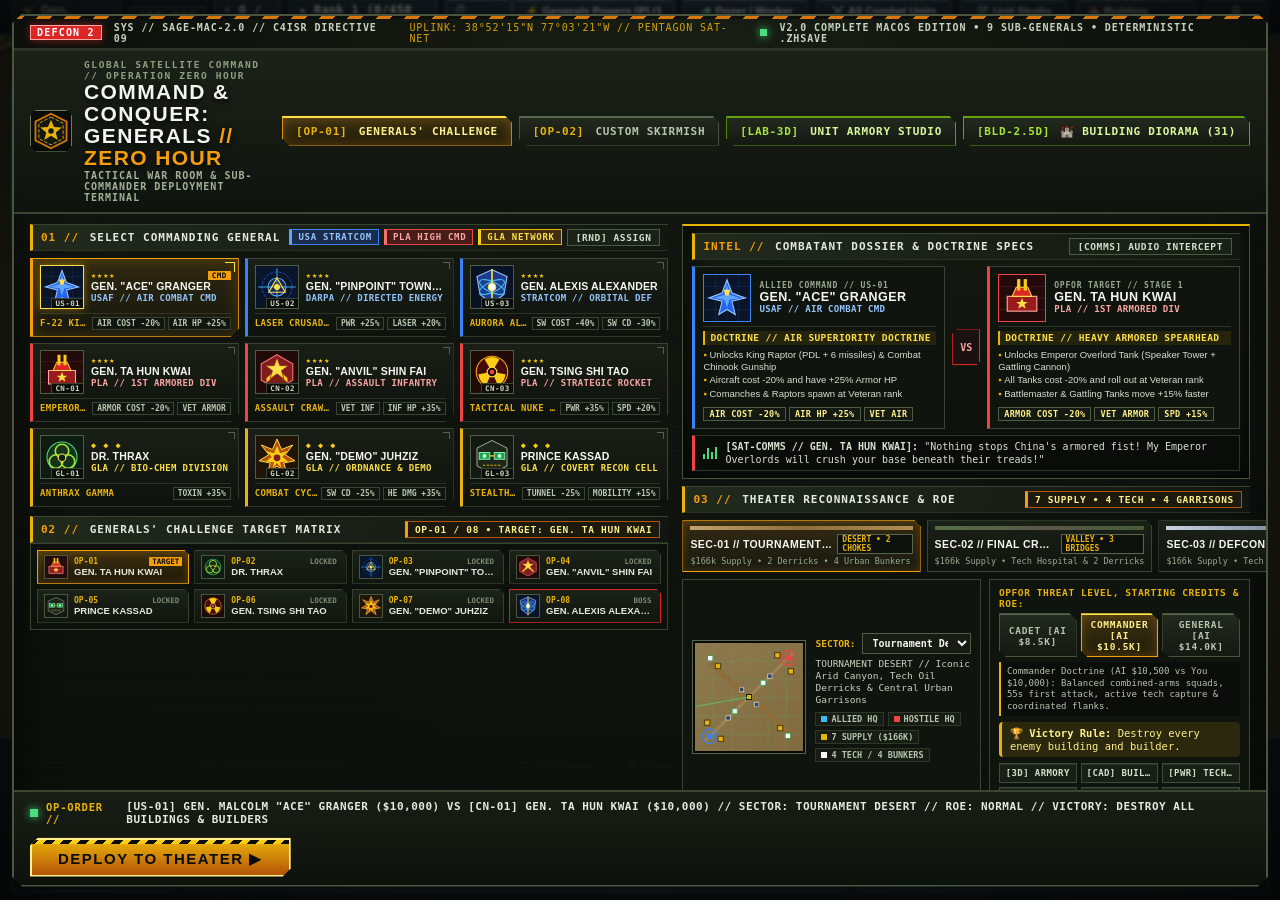
==== commit d6e929b5: "feat: complete Phases 0-2 deterministic simulation, GLA 3D CAD & diorama integration, app bundle syn" ====
--- a/index.html
+++ b/index.html
@@ -4,6 +4,7 @@
   <meta charset="UTF-8" />
   <meta name="viewport" content="width=device-width, initial-scale=1.0" />
   <title>Command &amp; Conquer: Generals – Zero Hour (macOS Clean-Room Edition)</title>
+  <link rel="icon" href="data:image/svg+xml,<svg xmlns='http://www.w3.org/2000/svg' viewBox='0 0 64 64'><rect width='64' height='64' rx='10' fill='%230d110b' stroke='%23eab308' stroke-width='4'/><polygon points='32,8 39,24 56,26 43,38 47,55 32,46 17,55 21,38 8,26 25,24' fill='%23eab308'/></svg>" />
   <link rel="stylesheet" href="css/style.css" />
 </head>
 <body>
@@ -27,7 +28,7 @@
         🚜 Dozer / Worker [B]
       </button>
       <button class="hud-btn" id="btn-select-combat" title="Select all combat units on the battlefield [Q]">
-        ⚔️ All Combat Units
+        ⚔️ All Combat Units [Q]
       </button>
       <button class="hud-btn" id="btn-hud-unit-studio" title="Open Interactive 3D/2.5D Unit Design Studio (Shortcut: U)">
         🛠️ Unit Studio [U]
@@ -73,6 +74,29 @@
       <div id="taunt-general-name">☣️ Dr. Thrax</div>
       <div id="taunt-general-text">"Take a deep breath, General!"</div>
     </div>
+
+    <!-- Phase 1 (6.2) First-Match 3-Beat Tactical Onboarding Guide -->
+    <aside id="onboarding-guide" class="onboarding-guide" role="region" aria-label="Tactical Field Briefing">
+      <div class="onboarding-header">
+        <span class="onboarding-kicker">⚡ TACTICAL FIELD BRIEFING (3 STEPS)</span>
+        <button id="btn-dismiss-onboarding" class="onboarding-dismiss-btn" type="button" title="Dismiss Field Briefing">✕</button>
+      </div>
+      <ol class="onboarding-beats">
+        <li id="onboarding-beat-1" class="onboarding-beat">
+          <span class="beat-check">1</span>
+          <span class="beat-text">Press <b>[B]</b> to select your Builder &amp; construct a <b>Supply Center / Stash</b> near a Gold Dock.</span>
+        </li>
+        <li id="onboarding-beat-2" class="onboarding-beat">
+          <span class="beat-check">2</span>
+          <span class="beat-text">Construct a <b>Power Plant &amp; Barracks</b>, then train your first <b>Combat Squad</b>.</span>
+        </li>
+        <li id="onboarding-beat-3" class="onboarding-beat">
+          <span class="beat-check">3</span>
+          <span class="beat-text">Press <b>[Q]</b> (or drag-select) your squad, press <b>[A]</b>, and click toward the enemy to <b>Attack-Move</b>.</span>
+        </li>
+      </ol>
+      <div class="onboarding-footer">Victory Rule: Destroy every enemy building and builder.</div>
+    </aside>
   </main>
 
   <!-- ==================== BOTTOM ZERO HOUR COMMAND BAR ==================== -->
@@ -328,22 +352,25 @@
             </div>
 
             <div class="doctrine-card">
-              <div class="doctrine-header-label">OPFOR THREAT LEVEL &amp; ROE:</div>
+              <div class="doctrine-header-label">OPFOR THREAT LEVEL, STARTING CREDITS &amp; ROE:</div>
               <div id="difficulty-pills" class="difficulty-pills">
-                <button class="diff-btn" data-diff="EASY">CADET [LVL-1]</button>
-                <button class="diff-btn active" data-diff="NORMAL">COMMANDER [LVL-2]</button>
-                <button class="diff-btn" data-diff="HARD">GENERAL [LVL-3]</button>
+                <button class="diff-btn" data-diff="EASY">CADET [AI $8.5K]</button>
+                <button class="diff-btn active" data-diff="NORMAL">COMMANDER [AI $10.5K]</button>
+                <button class="diff-btn" data-diff="HARD">GENERAL [AI $14.0K]</button>
               </div>
               <div id="difficulty-intel-desc" class="difficulty-intel-desc">
-                Commander Doctrine: Balanced multi-squad combined arms, active tech capture &amp; coordinated flank attacks.
+                Commander Doctrine (AI $10,500 vs You $10,000): Balanced combined-arms squads, 55s first attack, active tech capture &amp; coordinated flanks.
+              </div>
+              <div id="victory-rule-banner" class="victory-rule-banner">
+                🏆 <b>Victory Rule:</b> Destroy every enemy building and builder.
               </div>
               <div class="start-utility-bar">
-                <button class="hud-btn" id="btn-open-unit-studio" type="button">[3D] UNIT ARMORY</button>
-                <a class="hud-btn" id="btn-open-building-diorama" href="usa-buildings-diorama.html" style="text-decoration:none; text-align:center;">[2.5D] BUILDINGS</a>
+                <button class="hud-btn" id="btn-open-unit-studio" type="button">[3D] ARMORY</button>
+                <a class="hud-btn" id="btn-open-building-diorama" href="usa-buildings-diorama.html" style="text-decoration:none; text-align:center;">[CAD] BUILDINGS</a>
                 <button class="hud-btn" id="btn-open-powers-preview" type="button">[PWR] TECH TREE</button>
                 <button class="hud-btn" id="btn-import-save-menu" type="button">[LOAD] .ZHSAVE</button>
-                <button class="hud-btn" id="btn-quick-load-menu" type="button">[F9] QUICKSAVE</button>
-                <button class="hud-btn" id="btn-start-settings" type="button">[CFG] SYS OPTIONS</button>
+                <button class="hud-btn" id="btn-quick-load-menu" type="button">[F9] QUICKLOAD</button>
+                <button class="hud-btn" id="btn-start-settings" type="button">[CFG] OPTIONS</button>
                 <button class="hud-btn" id="btn-auto-sim" type="button" hidden>[SIM] AUTO-PLAY</button>
               </div>
             </div>
@@ -385,8 +412,8 @@
         </div>
         <div class="studio-header-actions">
           <div class="studio-progress-box">
-            <span id="studio-upgrade-progress" class="studio-progress-text">2 / 33 Units Upgraded (HD 3D)</span>
-            <div class="studio-progress-track"><div id="studio-upgrade-bar" class="studio-progress-fill" style="width: 12%;"></div></div>
+            <span id="studio-upgrade-progress" class="studio-progress-text">33 / 33 Units Upgraded (HD 3D)</span>
+            <div class="studio-progress-track"><div id="studio-upgrade-bar" class="studio-progress-fill" style="width: 100%;"></div></div>
           </div>
           <button class="hud-btn studio-deploy-btn" id="btn-studio-test-battlefield" type="button">⚔️ Test Squad on Battlefield</button>
           <button class="hud-btn studio-close-btn" id="btn-close-unit-studio" type="button">✕ Close [U]</button>
@@ -596,6 +623,7 @@
   </div>
 
   <!-- Clean-Room Zero Hour Engine Scripts (Phase 3 SAGE Stack) -->
+  <script src="js/rng.js"></script>
   <script src="js/data.js"></script>
   <script src="js/spatial.js"></script>
   <script src="js/nav.js"></script>
--- a/css/style.css
+++ b/css/style.css
@@ -3742,3 +3742,194 @@
   background: rgba(161, 98, 7, 0.55);
   border-color: #facc15;
 }
+
+/* ==========================================================================
+   WORLD-CLASS RESPONSIVE LOBBY & POST-MATCH TELEMETRY UPGRADES
+   ========================================================================== */
+.gen-name {
+  font-size: 10.5px;
+  letter-spacing: 0.15px;
+}
+
+@media (max-width: 1240px) {
+  .start-deck-header {
+    flex-wrap: wrap;
+    gap: 8px;
+  }
+  .zh-logo-title {
+    font-size: 18px;
+  }
+  .start-utility-bar {
+    grid-template-columns: repeat(2, 1fr);
+  }
+}
+
+.gameover-telemetry-panel {
+  margin-top: 12px;
+  background: rgba(10, 15, 13, 0.92);
+  border: 1px solid #334155;
+  border-radius: 6px;
+  padding: 10px 12px;
+}
+
+.gameover-telemetry-header {
+  display: flex;
+  justify-content: space-between;
+  align-items: center;
+  font-family: var(--font-mono);
+  font-size: 10.5px;
+  font-weight: 800;
+  color: #fde047;
+  margin-bottom: 6px;
+  letter-spacing: 0.5px;
+}
+
+.gameover-telemetry-legend {
+  display: flex;
+  gap: 12px;
+  font-size: 9.5px;
+  color: #cbd5e1;
+}
+
+#gameover-telemetry-canvas {
+  width: 100%;
+  height: 120px;
+  display: block;
+  background: #06090b;
+  border: 1px solid #1e293b;
+  border-radius: 4px;
+}
+
+/* ==========================================================================
+   PHASE 1 & 3: FIRST-MATCH ONBOARDING GUIDE, VICTORY RULE & COUNTER READOUT
+   ========================================================================== */
+.victory-rule-banner {
+  margin-top: 6px;
+  margin-bottom: 6px;
+  padding: 5px 8px;
+  background: rgba(234, 179, 8, 0.12);
+  border-left: 3px solid #eab308;
+  border-radius: 4px;
+  font-family: var(--font-mono);
+  font-size: 10.5px;
+  color: #fef08a;
+}
+
+.onboarding-guide {
+  position: absolute;
+  top: 46px;
+  left: 12px;
+  width: 290px;
+  background: rgba(9, 14, 22, 0.9);
+  border: 1px solid rgba(56, 189, 248, 0.45);
+  border-left: 3px solid #38bdf8;
+  border-radius: 6px;
+  padding: 8px 10px;
+  z-index: 25;
+  pointer-events: auto;
+  box-shadow: 0 6px 18px rgba(0, 0, 0, 0.55);
+  backdrop-filter: blur(4px);
+}
+
+.onboarding-guide.hidden {
+  display: none !important;
+}
+
+.onboarding-header {
+  display: flex;
+  justify-content: space-between;
+  align-items: center;
+  margin-bottom: 6px;
+}
+
+.onboarding-kicker {
+  font-family: var(--font-mono);
+  font-size: 10px;
+  font-weight: 800;
+  letter-spacing: 0.4px;
+  color: #38bdf8;
+}
+
+.onboarding-dismiss-btn {
+  background: transparent;
+  border: 1px solid rgba(148, 163, 184, 0.35);
+  color: #cbd5e1;
+  border-radius: 3px;
+  font-size: 10px;
+  line-height: 1;
+  padding: 2px 5px;
+  cursor: pointer;
+}
+
+.onboarding-dismiss-btn:hover {
+  background: rgba(239, 68, 68, 0.25);
+  border-color: #ef4444;
+  color: #ffffff;
+}
+
+.onboarding-beats {
+  list-style: none;
+  margin: 0;
+  padding: 0;
+  display: flex;
+  flex-direction: column;
+  gap: 5px;
+}
+
+.onboarding-beat {
+  display: flex;
+  align-items: flex-start;
+  gap: 6px;
+  font-size: 10.5px;
+  line-height: 1.3;
+  color: #e2e8f0;
+}
+
+.onboarding-beat .beat-check {
+  display: inline-flex;
+  align-items: center;
+  justify-content: center;
+  min-width: 15px;
+  height: 15px;
+  border-radius: 50%;
+  background: rgba(56, 189, 248, 0.2);
+  border: 1px solid #38bdf8;
+  font-family: var(--font-mono);
+  font-size: 9px;
+  font-weight: 800;
+  color: #38bdf8;
+  margin-top: 1px;
+}
+
+.onboarding-beat.done {
+  color: #94a3b8;
+  text-decoration: line-through;
+}
+
+.onboarding-beat.done .beat-check {
+  background: rgba(34, 197, 94, 0.25);
+  border-color: #22c55e;
+  color: #4ade80;
+}
+
+.onboarding-footer {
+  margin-top: 6px;
+  padding-top: 5px;
+  border-top: 1px dashed rgba(148, 163, 184, 0.25);
+  font-family: var(--font-mono);
+  font-size: 9.5px;
+  color: #fde047;
+}
+
+.counter-readout-pill {
+  display: inline-flex;
+  align-items: center;
+  gap: 4px;
+  padding: 2px 7px;
+  border-radius: 4px;
+  font-family: var(--font-mono);
+  font-size: 10.5px;
+  font-weight: 800;
+  border: 1px solid currentColor;
+  background: rgba(15, 23, 42, 0.9);
+}
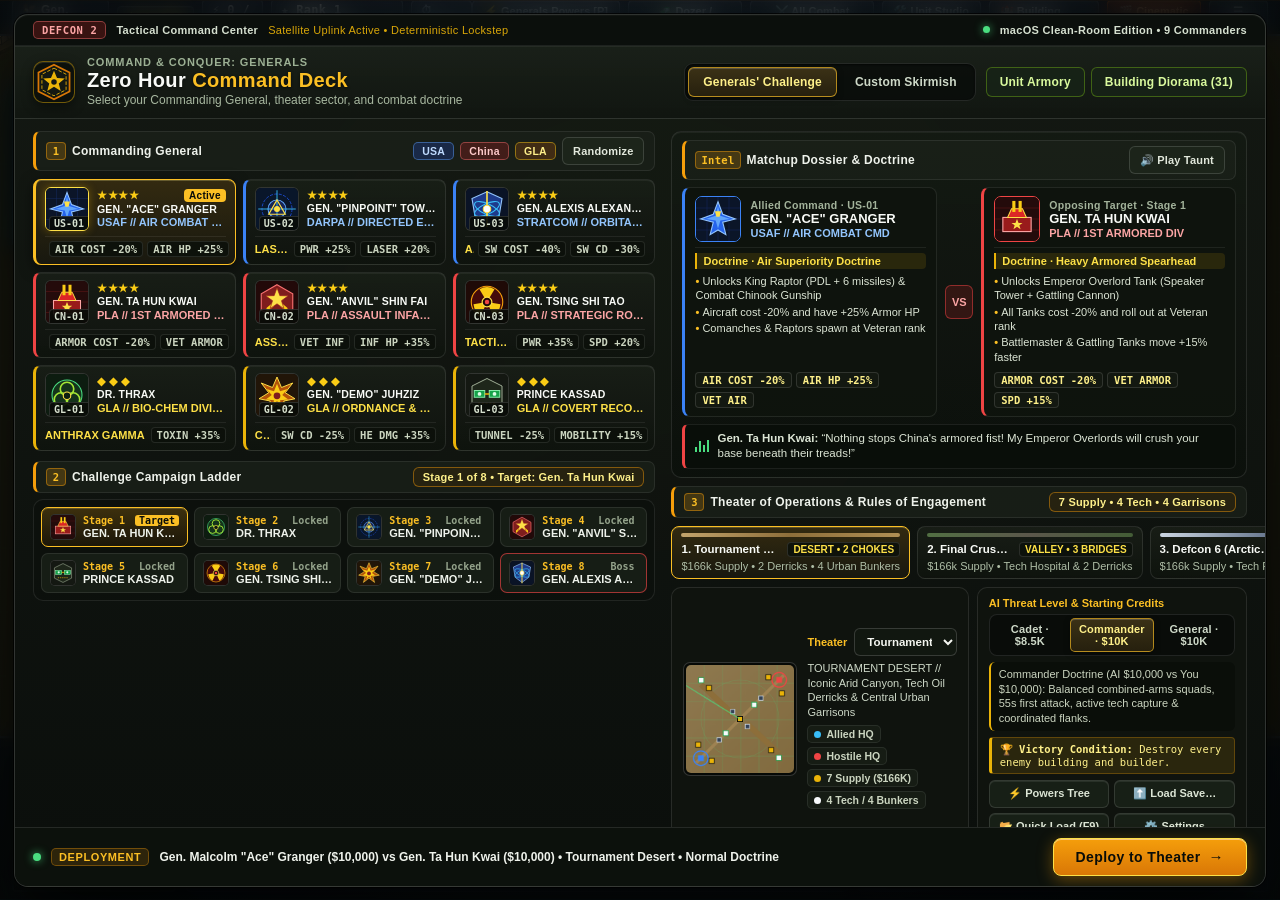
==== commit 46a027d8: "feat: add AI policies & AI Studio, upgrade China 3D unit models and dioramas, and sync engine fixes" ====
--- a/index.html
+++ b/index.html
@@ -36,6 +36,9 @@
       <a class="hud-btn" id="btn-hud-building-diorama" href="usa-buildings-diorama.html" style="text-decoration:none;" title="Open Interactive Ligne-Claire Military Building Diorama (All 31 USA, China &amp; GLA Structures)">
         🏰 Building Diorama
       </a>
+      <button class="hud-btn" id="btn-cinematic-mode" title="Toggle Generals Evolution HUD-less Cinematic Camera &amp; CHINA 01 Parade Showcase [C]">
+        🎬 Cinematic [C]
+      </button>
       <button class="hud-btn" id="btn-game-menu" title="Open Tactical Game Menu &amp; Settings [ESC]">
         ☰ MENU
       </button>
@@ -45,6 +48,34 @@
   <!-- ==================== BATTLEFIELD VIEWPORT ==================== -->
   <main id="viewport-wrap">
     <canvas id="game-canvas"></canvas>
+
+    <!-- Generals Evolution Cinematic Letterbox, 9:16 Reel Frame & Director Pill -->
+    <div id="cinematic-letterbox-top" aria-hidden="true"></div>
+    <div id="cinematic-letterbox-bottom" aria-hidden="true"></div>
+    <div id="cinematic-reel-mask" class="hidden" aria-hidden="true">
+      <div class="cinematic-reel-frame-box">
+        <span class="cinematic-reel-badge">REEL 9:16 • GENERALS EVOLUTION CINEMATIC</span>
+      </div>
+    </div>
+    <div id="cinematic-director-bar" class="hidden" role="toolbar" aria-label="Cinematic Camera Director">
+      <span class="cinematic-rec-pill"><span class="cinematic-rec-dot"></span>GEN-EVO CAM</span>
+      <select id="cinematic-shot-mode" class="cinematic-select" title="Select Camera Rig Mode">
+        <option value="AUTO">🎥 Auto Director Sweep</option>
+        <option value="BOULEVARD_DOLLY">🛣️ Boulevard Low-Angle Dolly</option>
+        <option value="ORBITAL_CRANE">🚁 Orbital Crane Tracking</option>
+        <option value="ACTION_TRACK">💥 Combat Action Follow</option>
+        <option value="FREE">🕹️ Free Manual Pan/Zoom</option>
+      </select>
+      <button type="button" class="cinematic-btn cinematic-btn-accent" id="btn-cinematic-parade" title="Stage synchronized CHINA 01 Beijing Parade Ambush with Red Horde Stars &amp; GLA Pyrotechnics">
+        🐉 CHINA 01 Parade Ambush
+      </button>
+      <button type="button" class="cinematic-btn" id="btn-cinematic-reel-frame" title="Toggle 9:16 Vertical Instagram Reel Framing Guide">
+        📱 9:16 Reel Frame
+      </button>
+      <button type="button" class="cinematic-btn cinematic-btn-close" id="btn-cinematic-exit" title="Exit Cinematic Camera Mode [C or ESC]">
+        ✕ Exit [C]
+      </button>
+    </div>
 
     <!-- Live Global Superweapon Countdown Timers -->
     <div id="superweapon-timers"></div>
@@ -138,37 +169,43 @@
     <div class="modal-card game-menu-card">
       <div class="modal-header">
         <div>
-          <div class="zh-logo-title">⚙️ Tactical Operations Menu</div>
-          <div class="zh-logo-sub">Snapshot Persistence, Audio Channels, Viewport Controls &amp; Accessibility</div>
-        </div>
-        <button class="hud-btn" id="btn-close-game-menu">✕ RESUME [ESC]</button>
+          <div class="zh-kicker-line">TACTICAL COMMAND SETTINGS</div>
+          <div class="zh-logo-title">Tactical Operations &amp; Preferences</div>
+          <div class="zh-logo-sub">Simulation Pace, Mission Snapshots, Audio Channels &amp; Interface Controls</div>
+        </div>
+        <button class="hud-btn" id="btn-close-game-menu" title="Resume Mission (Esc)">Resume <kbd class="menu-kbd">Esc</kbd></button>
       </div>
 
       <div class="game-menu-grid">
         <!-- Column 1: Match & Snapshot Controls -->
         <div class="menu-section-card">
-          <div class="section-label">1. Mission &amp; Snapshot Controls</div>
+          <div class="section-label">Mission &amp; Snapshot Controls</div>
           <div class="menu-btn-stack">
+            <div class="menu-group-caption">Simulation Pace</div>
             <div class="menu-btn-row">
-              <button class="hud-btn" id="btn-pause-game">⏸ PAUSE</button>
+              <button class="hud-btn" id="btn-pause-game">⏸ Pause</button>
               <button class="hud-btn" id="btn-speed" title="Cycle Simulation Speed (1.0x / 1.5x / 2.0x)">⏩ Speed: 1.0×</button>
             </div>
+            <div class="menu-group-caption">Quick Snapshot</div>
             <div class="menu-btn-row">
-              <button class="hud-btn" id="btn-quick-save" title="Quick Save Skirmish State (Shortcut: F5)">💾 Save [F5]</button>
-              <button class="hud-btn" id="btn-quick-load" title="Quick Load Skirmish State (Shortcut: F9)">📂 Load [F9]</button>
-            </div>
+              <button class="hud-btn" id="btn-quick-save" title="Quick Save Skirmish State (Shortcut: F5)">💾 Quick Save <kbd class="menu-kbd">F5</kbd></button>
+              <button class="hud-btn" id="btn-quick-load" title="Quick Load Skirmish State (Shortcut: F9)">📂 Quick Load <kbd class="menu-kbd">F9</kbd></button>
+            </div>
+            <div class="menu-group-caption">Archive File (.zhsave)</div>
             <div class="menu-btn-row">
-              <button class="hud-btn" id="btn-export-save" title="Download .zhsave File">⬇️ .zhsave</button>
-              <button class="hud-btn" id="btn-import-save" title="Import .zhsave File">⬆️ Import</button>
+              <button class="hud-btn" id="btn-export-save" title="Export Deterministic .zhsave File">⬇️ Export Save…</button>
+              <button class="hud-btn" id="btn-import-save" title="Import Deterministic .zhsave File">⬆️ Import Save…</button>
               <input type="file" id="zhsave-file-input" accept=".zhsave,.json" style="display:none;" />
             </div>
-            <button class="hud-btn menu-danger-btn" id="btn-main-menu">☰ MENU / ABORT OPERATION</button>
+            <div class="menu-divider" role="separator"></div>
+            <button class="hud-btn menu-danger-btn" id="btn-main-menu">Abort Mission &amp; Return to Command Deck</button>
           </div>
         </div>
 
         <!-- Column 2: Audio Bus & Tactical Preferences -->
         <div class="menu-section-card">
-          <div class="section-label">2. Audio Channels &amp; Interface Settings</div>
+          <div class="section-label">Audio &amp; Interface Preferences</div>
+          <div class="menu-group-caption">Channel Mute</div>
           <div class="menu-btn-row" style="margin-bottom:10px;">
             <button class="hud-btn" id="btn-toggle-sfx">🔊 SFX: ON</button>
             <button class="hud-btn" id="btn-toggle-music" title="Toggle Dynamic Faction Soundtrack [M]">🎵 Music: ON</button>
@@ -181,15 +218,15 @@
               <input type="range" id="vol-master" min="0" max="100" value="80" />
             </label>
             <label class="setting-row">
-              <span>Music Bus</span>
+              <span>Music Soundtrack</span>
               <input type="range" id="vol-music" min="0" max="100" value="50" />
             </label>
             <label class="setting-row">
-              <span>SFX Bus</span>
+              <span>Sound Effects</span>
               <input type="range" id="vol-sfx" min="0" max="100" value="80" />
             </label>
             <label class="setting-row">
-              <span>EVA Voice</span>
+              <span>EVA Announcer</span>
               <input type="range" id="vol-voice" min="0" max="100" value="90" />
             </label>
           </div>
@@ -201,14 +238,14 @@
             </label>
             <label class="setting-check">
               <input type="checkbox" id="opt-health-bars" />
-              <span>Always Show All Health Bars [Alt]</span>
+              <span>Always Show Health Bars <kbd class="menu-kbd">Alt</kbd></span>
             </label>
             <label class="setting-check">
               <input type="checkbox" id="opt-reduced-motion" />
-              <span>Reduced Motion &amp; Screen Shake</span>
+              <span>Reduce Motion &amp; Camera Shake</span>
             </label>
             <label class="setting-row">
-              <span>HUD Scale</span>
+              <span>Interface Scale</span>
               <select id="opt-ui-scale" class="map-select-dropdown">
                 <option value="90">Compact (90%)</option>
                 <option value="100" selected>Standard (100%)</option>
@@ -224,16 +261,16 @@
   <!-- ==================== START / GENERAL SELECTION MODAL ==================== -->
   <div id="start-modal" class="modal-backdrop" role="dialog" aria-modal="true" aria-label="Zero Hour Command Setup">
     <div class="modal-card start-modal-card">
-      <!-- Top Hazard & Telemetry Strip -->
+      <!-- Top macOS Window Status Bar -->
       <div class="military-top-telemetry">
         <div class="telemetry-left">
           <span class="defcon-badge">DEFCON 2</span>
-          <span class="telemetry-code">SYS // SAGE-MAC-2.0 // C4ISR DIRECTIVE 09</span>
-          <span class="telemetry-coords">UPLINK: 38°52'15"N 77°03'21"W // PENTAGON SAT-NET</span>
+          <span class="telemetry-code">Tactical Command Center</span>
+          <span class="telemetry-coords">Satellite Uplink Active • Deterministic Lockstep</span>
         </div>
         <div class="telemetry-right">
           <span class="telemetry-status-dot"></span>
-          <span class="telemetry-code">v2.0 Complete macOS Edition • 9 Sub-Generals • Deterministic .zhsave</span>
+          <span class="telemetry-code">macOS Clean-Room Edition • 9 Commanders</span>
         </div>
       </div>
 
@@ -248,24 +285,28 @@
             </svg>
           </div>
           <div class="zh-title-stack">
-            <div class="zh-kicker-line">GLOBAL SATELLITE COMMAND // OPERATION ZERO HOUR</div>
-            <div class="zh-logo-title">COMMAND &amp; CONQUER: GENERALS <span class="zh-title-accent">// ZERO HOUR</span></div>
-            <div class="zh-logo-sub">TACTICAL WAR ROOM &amp; SUB-COMMANDER DEPLOYMENT TERMINAL</div>
-          </div>
-        </div>
-        <div class="mode-tabs" id="mode-tabs">
-          <button class="mode-tab-btn active" data-mode="CHALLENGE">
-            <span class="tab-code">[OP-01]</span> GENERALS' CHALLENGE
-          </button>
-          <button class="mode-tab-btn" data-mode="SKIRMISH">
-            <span class="tab-code">[OP-02]</span> CUSTOM SKIRMISH
-          </button>
-          <button class="mode-tab-btn studio-tab-highlight" id="btn-open-unit-studio-top" type="button">
-            <span class="tab-code">[LAB-3D]</span> UNIT ARMORY STUDIO
-          </button>
-          <a class="mode-tab-btn studio-tab-highlight" id="btn-open-building-diorama-top" href="usa-buildings-diorama.html" style="text-decoration:none; display:inline-flex; align-items:center; gap:6px;">
-            <span class="tab-code">[BLD-2.5D]</span> 🏰 BUILDING DIORAMA (31)
-          </a>
+            <div class="zh-kicker-line">COMMAND &amp; CONQUER: GENERALS</div>
+            <div class="zh-logo-title">Zero Hour <span class="zh-title-accent">Command Deck</span></div>
+            <div class="zh-logo-sub">Select your Commanding General, theater sector, and combat doctrine</div>
+          </div>
+        </div>
+        <div class="mode-tabs" id="mode-tabs" role="toolbar" aria-label="Game Mode and Inspection Tools">
+          <div class="segmented-mode-group" role="group" aria-label="Operation Mode">
+            <button class="mode-tab-btn active" data-mode="CHALLENGE" type="button">
+              Generals' Challenge
+            </button>
+            <button class="mode-tab-btn" data-mode="SKIRMISH" type="button">
+              Custom Skirmish
+            </button>
+          </div>
+          <div class="header-studio-cluster" role="group" aria-label="3D Inspection Tools">
+            <button class="mode-tab-btn studio-tab-highlight" id="btn-open-unit-studio-top" type="button" title="Inspect 3D Unit Models &amp; Voice Responses">
+              Unit Armory
+            </button>
+            <a class="mode-tab-btn studio-tab-highlight" id="btn-open-building-diorama-top" href="usa-buildings-diorama.html" title="Open Interactive 3D Building Diorama">
+              Building Diorama (31)
+            </a>
+          </div>
         </div>
       </div>
 
@@ -273,32 +314,32 @@
         <!-- LEFT COLUMN: Commander Rosters & Challenge Gauntlet Progression -->
         <div class="deck-col deck-col-rosters">
           <div class="section-header-bar">
-            <div class="section-label"><span class="sec-idx">01 //</span> SELECT COMMANDING GENERAL</div>
+            <div class="section-label"><span class="sec-idx">1</span> Commanding General</div>
             <div class="faction-legend-strip">
-              <span class="faction-pill usa">USA STRATCOM</span>
-              <span class="faction-pill china">PLA HIGH CMD</span>
-              <span class="faction-pill gla">GLA NETWORK</span>
-              <button class="deck-mini-btn" id="btn-random-player-gen" type="button" title="Assign Random Commanding General">[RND] ASSIGN</button>
-            </div>
-          </div>
-          <div id="player-general-grid" class="general-grid"></div>
+              <span class="faction-pill usa">USA</span>
+              <span class="faction-pill china">China</span>
+              <span class="faction-pill gla">GLA</span>
+              <button class="deck-mini-btn" id="btn-random-player-gen" type="button" title="Select a random Commanding General">Randomize</button>
+            </div>
+          </div>
+          <div id="player-general-grid" class="general-grid" role="listbox" aria-label="Commanding General Roster"></div>
 
           <!-- Generals' Challenge Gauntlet Ladder -->
           <div id="challenge-section" class="deck-subpanel">
             <div class="section-header-bar">
-              <div class="section-label"><span class="sec-idx">02 //</span> GENERALS' CHALLENGE TARGET MATRIX</div>
-              <span id="challenge-stage-badge" class="deck-status-pill">STAGE 1 / 8 • ACTIVE TARGET</span>
-            </div>
-            <div id="challenge-ladder-preview"></div>
+              <div class="section-label"><span class="sec-idx">2</span> Challenge Campaign Ladder</div>
+              <span id="challenge-stage-badge" class="deck-status-pill">Stage 1 of 8 • Active Target</span>
+            </div>
+            <div id="challenge-ladder-preview" role="list" aria-label="Challenge Campaign Stages"></div>
           </div>
 
           <!-- Skirmish Opponent Picker -->
           <div id="ai-general-picker-wrap" class="deck-subpanel" style="display:none;">
             <div class="section-header-bar">
-              <div class="section-label"><span class="sec-idx">02 //</span> DESIGNATE OPPOSING COMMANDER</div>
-              <button class="deck-mini-btn" id="btn-random-ai-gen" type="button" title="Assign Random Opposing General">[RND] OPPONENT</button>
-            </div>
-            <div id="ai-general-grid" class="general-grid"></div>
+              <div class="section-label"><span class="sec-idx">2</span> Opposing Commander</div>
+              <button class="deck-mini-btn" id="btn-random-ai-gen" type="button" title="Select a random Opposing Commander">Randomize Opponent</button>
+            </div>
+            <div id="ai-general-grid" class="general-grid" role="listbox" aria-label="Opposing Commander Roster"></div>
           </div>
         </div>
 
@@ -307,8 +348,8 @@
           <!-- Commander VS Dossier Panel -->
           <div id="commander-vs-dossier" class="commander-vs-dossier">
             <div class="section-header-bar dossier-top-bar">
-              <div class="section-label"><span class="sec-idx">INTEL //</span> COMBATANT DOSSIER &amp; DOCTRINE SPECS</div>
-              <button class="deck-mini-btn" id="btn-dossier-taunt" type="button" title="Audition opponent General satellite transmission">[COMMS] AUDIO INTERCEPT</button>
+              <div class="section-label"><span class="sec-idx">Intel</span> Matchup Dossier &amp; Doctrine</div>
+              <button class="deck-mini-btn" id="btn-dossier-taunt" type="button" title="Play opposing commander transmission">🔊 Play Taunt</button>
             </div>
             <div id="dossier-matchup-strip" class="dossier-matchup-strip">
               <div id="dossier-player-card" class="dossier-combatant-card player-side"></div>
@@ -323,12 +364,12 @@
 
           <!-- Step 3: Theater Map Preview & AI Doctrine -->
           <div class="section-header-bar">
-            <div class="section-label"><span class="sec-idx">03 //</span> THEATER RECONNAISSANCE &amp; ROE</div>
-            <span id="theater-telemetry-pill" class="deck-status-pill">7 SUPPLY • 4 TECH • 4 GARRISONS</span>
+            <div class="section-label"><span class="sec-idx">3</span> Theater of Operations &amp; Rules of Engagement</div>
+            <span id="theater-telemetry-pill" class="deck-status-pill">7 Supply • 4 Tech • 4 Garrisons</span>
           </div>
 
           <!-- Clickable Visual Theater Map Cards -->
-          <div id="visual-map-cards" class="visual-map-cards"></div>
+          <div id="visual-map-cards" class="visual-map-cards" role="listbox" aria-label="Theater Sectors"></div>
 
           <div class="theater-config-grid">
             <div id="map-preview-card" class="map-preview-card">
@@ -338,40 +379,40 @@
               </div>
               <div class="map-preview-details">
                 <div class="map-selector-row">
-                  <label for="map-selector" class="map-selector-label">SECTOR:</label>
+                  <label for="map-selector" class="map-selector-label">Theater</label>
                   <select id="map-selector" class="map-select-dropdown"></select>
                 </div>
                 <div id="map-preview-meta" class="map-preview-meta">Select a theater sector to inspect tactical topography, oil derricks, and urban bunkers.</div>
                 <div class="map-legend-pills">
-                  <span class="map-legend-item"><i class="legend-dot hq-p"></i>ALLIED HQ</span>
-                  <span class="map-legend-item"><i class="legend-dot hq-ai"></i>HOSTILE HQ</span>
-                  <span class="map-legend-item"><i class="legend-dot supply"></i>7 SUPPLY ($166K)</span>
-                  <span class="map-legend-item"><i class="legend-dot tech"></i>4 TECH / 4 BUNKERS</span>
+                  <span class="map-legend-item"><i class="legend-dot hq-p"></i>Allied HQ</span>
+                  <span class="map-legend-item"><i class="legend-dot hq-ai"></i>Hostile HQ</span>
+                  <span class="map-legend-item"><i class="legend-dot supply"></i>7 Supply ($166K)</span>
+                  <span class="map-legend-item"><i class="legend-dot tech"></i>4 Tech / 4 Bunkers</span>
                 </div>
               </div>
             </div>
 
             <div class="doctrine-card">
-              <div class="doctrine-header-label">OPFOR THREAT LEVEL, STARTING CREDITS &amp; ROE:</div>
-              <div id="difficulty-pills" class="difficulty-pills">
-                <button class="diff-btn" data-diff="EASY">CADET [AI $8.5K]</button>
-                <button class="diff-btn active" data-diff="NORMAL">COMMANDER [AI $10.5K]</button>
-                <button class="diff-btn" data-diff="HARD">GENERAL [AI $14.0K]</button>
+              <div class="doctrine-header-label">AI Threat Level &amp; Starting Credits</div>
+              <div id="difficulty-pills" class="difficulty-pills" role="group" aria-label="AI Difficulty">
+                <button class="diff-btn" data-diff="EASY" type="button">Cadet · $8.5K</button>
+                <button class="diff-btn active" data-diff="NORMAL" type="button">Commander · $10K</button>
+                <button class="diff-btn" data-diff="HARD" type="button">General · $10K</button>
               </div>
               <div id="difficulty-intel-desc" class="difficulty-intel-desc">
-                Commander Doctrine (AI $10,500 vs You $10,000): Balanced combined-arms squads, 55s first attack, active tech capture &amp; coordinated flanks.
+                Commander Doctrine (AI $10,000 vs You $10,000): Balanced combined-arms squads, 55s first attack, active tech capture &amp; coordinated flanks.
               </div>
               <div id="victory-rule-banner" class="victory-rule-banner">
-                🏆 <b>Victory Rule:</b> Destroy every enemy building and builder.
-              </div>
-              <div class="start-utility-bar">
-                <button class="hud-btn" id="btn-open-unit-studio" type="button">[3D] ARMORY</button>
-                <a class="hud-btn" id="btn-open-building-diorama" href="usa-buildings-diorama.html" style="text-decoration:none; text-align:center;">[CAD] BUILDINGS</a>
-                <button class="hud-btn" id="btn-open-powers-preview" type="button">[PWR] TECH TREE</button>
-                <button class="hud-btn" id="btn-import-save-menu" type="button">[LOAD] .ZHSAVE</button>
-                <button class="hud-btn" id="btn-quick-load-menu" type="button">[F9] QUICKLOAD</button>
-                <button class="hud-btn" id="btn-start-settings" type="button">[CFG] OPTIONS</button>
-                <button class="hud-btn" id="btn-auto-sim" type="button" hidden>[SIM] AUTO-PLAY</button>
+                🏆 <b>Victory Condition:</b> Destroy every enemy building and builder.
+              </div>
+              <div class="start-utility-bar" role="toolbar" aria-label="Mission Utilities">
+                <button class="hud-btn utility-hidden-dup" id="btn-open-unit-studio" type="button" hidden>Unit Armory</button>
+                <a class="hud-btn utility-hidden-dup" id="btn-open-building-diorama" href="usa-buildings-diorama.html" hidden>Buildings</a>
+                <button class="hud-btn" id="btn-open-powers-preview" type="button">⚡ Powers Tree</button>
+                <button class="hud-btn" id="btn-import-save-menu" type="button">⬆️ Load Save…</button>
+                <button class="hud-btn" id="btn-quick-load-menu" type="button">📂 Quick Load (F9)</button>
+                <button class="hud-btn" id="btn-start-settings" type="button">⚙️ Settings</button>
+                <button class="hud-btn" id="btn-auto-sim" type="button" hidden>Auto-Sim</button>
               </div>
             </div>
           </div>
@@ -382,12 +423,12 @@
       <div class="match-settings-row start-launch-footer">
         <div class="launch-summary-wrap">
           <span class="launch-ready-beacon" aria-hidden="true"></span>
-          <div class="launch-order-prefix">OP-ORDER //</div>
+          <div class="launch-order-prefix">Deployment</div>
           <div id="start-matchup-summary" class="start-matchup-summary">Ready to deploy to Theater of Operations</div>
         </div>
         <button class="launch-btn" id="btn-launch-operation">
-          <span class="launch-hazard-strip" aria-hidden="true"></span>
-          <span class="launch-btn-text">DEPLOY TO THEATER ▶</span>
+          <span class="launch-btn-text">Deploy to Theater</span>
+          <span class="launch-btn-arrow" aria-hidden="true">→</span>
         </button>
       </div>
     </div>
@@ -591,18 +632,19 @@
 
   <!-- ==================== GENERALS POWERS TREE MODAL ==================== -->
   <div id="powers-modal" class="modal-backdrop hidden" role="dialog" aria-modal="true" aria-label="Generals Secret Powers">
-    <div class="modal-card" style="max-width: 780px;">
+    <div class="modal-card powers-modal-card" style="max-width: 820px;">
       <div class="modal-header">
         <div>
-          <div class="zh-logo-title">⚡ Generals Secret Powers</div>
+          <div class="zh-kicker-line">TACTICAL DOCTRINE AUTHORIZATION</div>
+          <div class="zh-logo-title">Generals Secret Powers</div>
           <div id="powers-modal-subtitle" class="zh-logo-sub">Spend Generals Points earned in combat to authorize tactical support powers.</div>
         </div>
-        <button class="hud-btn" id="btn-close-powers">✕ CLOSE [ESC]</button>
+        <button class="hud-btn" id="btn-close-powers" title="Close Powers Tree (Esc)">Close <kbd class="menu-kbd">Esc</kbd></button>
       </div>
       <div class="powers-rank-headers">
-        <div class="powers-rank-col-header">★ RANK 1 DOCTRINE</div>
-        <div class="powers-rank-col-header">★★ RANK 3 DOCTRINE</div>
-        <div class="powers-rank-col-header">★★★ RANK 5 SUPREME</div>
+        <div class="powers-rank-col-header">★ Rank 1 Doctrine</div>
+        <div class="powers-rank-col-header">★★ Rank 3 Doctrine</div>
+        <div class="powers-rank-col-header">★★★ Rank 5 Supreme</div>
       </div>
       <div id="powers-grid" class="powers-list"></div>
     </div>
@@ -610,14 +652,15 @@
 
   <!-- ==================== VICTORY / DEFEAT MODAL ==================== -->
   <div id="victory-modal" class="modal-backdrop hidden" role="dialog" aria-modal="true" aria-label="After-Action Report">
-    <div class="modal-card" style="max-width: 640px; text-align: center;">
-      <div id="victory-title" class="zh-logo-title" style="font-size: 28px; margin-bottom: 8px;">VICTORY</div>
+    <div class="modal-card victory-modal-card" style="max-width: 660px; text-align: center;">
+      <div class="zh-kicker-line" style="margin-bottom: 4px;">AFTER-ACTION DEBRIEFING</div>
+      <div id="victory-title" class="zh-logo-title" style="font-size: 28px; margin-bottom: 6px;">VICTORY</div>
       <p id="victory-subtitle" style="color: #cbd5e1; font-size: 14px; margin-bottom: 14px;"></p>
       <div id="gameover-stats" class="gameover-stats"></div>
-      <div style="display: flex; justify-content: center; gap: 12px; margin-top: 16px;">
-        <button class="launch-btn" id="btn-next-challenge">CONTINUE ▶</button>
-        <button class="hud-btn" id="btn-rematch">🔄 REMATCH</button>
-        <button class="hud-btn" id="btn-victory-main-menu">☰ MAIN MENU</button>
+      <div class="victory-actions-row">
+        <button class="launch-btn" id="btn-next-challenge">Next Operation →</button>
+        <button class="hud-btn" id="btn-rematch">🔄 Rematch</button>
+        <button class="hud-btn" id="btn-victory-main-menu">Command Deck</button>
       </div>
     </div>
   </div>
@@ -632,6 +675,7 @@
   <script src="js/audio.js"></script>
   <script src="js/engine.js"></script>
   <script src="js/ai.js"></script>
+  <script src="js/ai_policies.js"></script>
   <script src="js/simulator.js"></script>
   <script src="js/unit_studio.js"></script>
   <script src="js/ui.js"></script>
--- a/css/style.css
+++ b/css/style.css
@@ -280,50 +280,56 @@
   top: calc(var(--top-bar-h) + 10px);
   left: 50%;
   transform: translateX(-50%);
-  background: rgba(9, 14, 26, 0.94);
-  border: 2px solid var(--accent-cyan);
-  padding: 6px 18px;
+  background: rgba(9, 14, 26, 0.42);
+  backdrop-filter: blur(4px);
+  -webkit-backdrop-filter: blur(4px);
+  border: 1px solid rgba(56, 189, 248, 0.55);
+  padding: 5px 14px;
   border-radius: 6px;
   font-family: var(--font-display);
-  font-weight: 800;
-  font-size: 13px;
-  letter-spacing: 0.6px;
+  font-weight: 700;
+  font-size: 12px;
+  letter-spacing: 0.5px;
   z-index: 25;
-  box-shadow: 0 6px 20px rgba(0, 0, 0, 0.65);
-}
-
-/* Rolling Tactical Alert Log (Above Minimap) */
+  pointer-events: none;
+  box-shadow: 0 3px 12px rgba(0, 0, 0, 0.28);
+  transition: opacity 0.25s ease;
+}
+
+/* Rolling Tactical Alert Log (Above Minimap — Translucent 3s Auto-Expiring Banners) */
 #alert-log {
   position: fixed;
   bottom: calc(var(--cmd-bar-h) + 8px);
   left: 12px;
   display: flex;
   flex-direction: column;
-  gap: 4px;
+  gap: 3px;
   z-index: 18;
-  max-width: 310px;
+  max-width: 290px;
   pointer-events: none;
 }
 
 .alert-log-item {
   pointer-events: auto;
-  background: rgba(9, 14, 26, 0.88);
-  border-left: 3px solid var(--accent-cyan);
-  border-top: 1px solid rgba(148, 163, 184, 0.25);
-  border-right: 1px solid rgba(148, 163, 184, 0.25);
-  border-bottom: 1px solid rgba(148, 163, 184, 0.25);
-  padding: 4px 10px;
+  background: rgba(9, 14, 26, 0.38);
+  backdrop-filter: blur(4px);
+  -webkit-backdrop-filter: blur(4px);
+  border-left: 2px solid var(--accent-cyan);
+  border-top: 1px solid rgba(148, 163, 184, 0.16);
+  border-right: 1px solid rgba(148, 163, 184, 0.16);
+  border-bottom: 1px solid rgba(148, 163, 184, 0.16);
+  padding: 3px 9px;
   border-radius: 4px;
-  font-size: 11px;
-  font-weight: 700;
-  color: #f1f5f9;
+  font-size: 10.5px;
+  font-weight: 600;
+  color: rgba(241, 245, 249, 0.92);
   cursor: pointer;
-  box-shadow: 0 2px 8px rgba(0, 0, 0, 0.45);
+  box-shadow: 0 2px 6px rgba(0, 0, 0, 0.22);
   transition: opacity 0.25s ease, transform 0.2s ease;
 }
 
 .alert-log-item:hover {
-  background: rgba(30, 58, 138, 0.85);
+  background: rgba(30, 58, 138, 0.52);
 }
 
 /* Right-Edge Unlocked Generals Powers Quick-Cast Strip */
@@ -524,24 +530,19 @@
 
 #general-taunt-box {
   position: fixed;
-  top: calc(var(--top-bar-h) + 52px);
+  top: calc(var(--top-bar-h) + 46px);
   left: 16px;
-  max-width: 410px;
-  background:
-    repeating-linear-gradient(
-      0deg,
-      rgba(56, 189, 248, 0.03) 0px,
-      rgba(56, 189, 248, 0.03) 1px,
-      transparent 1px,
-      transparent 3px
-    ),
-    linear-gradient(135deg, rgba(15, 23, 42, 0.96), rgba(9, 14, 26, 0.96));
-  border: 1px solid var(--accent-gold);
-  border-left: 5px solid var(--accent-gold);
-  padding: 9px 13px;
+  max-width: 390px;
+  background: rgba(9, 14, 26, 0.44);
+  backdrop-filter: blur(4px);
+  -webkit-backdrop-filter: blur(4px);
+  border: 1px solid rgba(234, 179, 8, 0.55);
+  border-left: 3px solid var(--accent-gold);
+  padding: 7px 11px;
   border-radius: 6px;
   z-index: 19;
-  box-shadow: 0 8px 24px rgba(0, 0, 0, 0.68), inset 0 0 14px rgba(234, 179, 8, 0.08);
+  pointer-events: none;
+  box-shadow: 0 4px 14px rgba(0, 0, 0, 0.32);
 }
 
 .taunt-comms-bar {
@@ -1016,37 +1017,45 @@
 
 /* ============================================================================
  * Modals (Start Screen, In-Game Menu, Generals Powers Tree, Victory/Defeat)
+ * Apple macOS HIG — Two-Layer Liquid Glass & Dark Tactical Material System
  * ============================================================================ */
 .modal-backdrop {
   position: fixed;
   inset: 0;
-  background: rgba(6, 8, 6, 0.88);
-  backdrop-filter: blur(5px);
+  background: rgba(6, 9, 8, 0.76);
+  backdrop-filter: blur(18px) saturate(150%);
+  -webkit-backdrop-filter: blur(18px) saturate(150%);
   display: flex;
   align-items: center;
   justify-content: center;
   z-index: 50;
+  padding: 12px 16px;
+}
+
+#start-modal.modal-backdrop {
   padding: 10px 14px;
-}
-
-#start-modal.modal-backdrop {
-  padding: 8px 12px;
   background:
-    radial-gradient(circle at 50% 45%, rgba(16, 22, 14, 0.38) 0%, rgba(5, 7, 5, 0.86) 100%),
-    repeating-linear-gradient(0deg, rgba(0, 0, 0, 0.18) 0px, rgba(0, 0, 0, 0.18) 1px, transparent 1px, transparent 3px);
-  backdrop-filter: blur(1.5px);
+    radial-gradient(circle at 50% 38%, rgba(22, 30, 22, 0.42) 0%, rgba(5, 8, 6, 0.84) 100%);
+  backdrop-filter: blur(10px) saturate(135%);
+  -webkit-backdrop-filter: blur(10px) saturate(135%);
 }
 
 .modal-card {
-  background: linear-gradient(180deg, #141913, #0b0e0a);
-  border: 2px solid #3d4a36;
-  box-shadow: 0 24px 60px rgba(0, 0, 0, 0.92), inset 0 1px 0 rgba(255, 255, 255, 0.08);
-  border-radius: 2px;
+  background: linear-gradient(180deg, rgba(22, 27, 22, 0.92) 0%, rgba(12, 16, 13, 0.96) 100%);
+  backdrop-filter: blur(28px) saturate(165%);
+  -webkit-backdrop-filter: blur(28px) saturate(165%);
+  border: 1px solid rgba(255, 255, 255, 0.14);
+  box-shadow:
+    0 28px 70px rgba(0, 0, 0, 0.82),
+    0 0 0 1px rgba(0, 0, 0, 0.65),
+    inset 0 1px 0 rgba(255, 255, 255, 0.12);
+  border-radius: 14px;
   width: 100%;
   max-width: 1120px;
   max-height: 92vh;
   overflow-y: auto;
   padding: 20px 24px;
+  color: #f1f5f0;
 }
 
 .start-modal-card {
@@ -1054,114 +1063,95 @@
   display: flex;
   flex-direction: column;
   overflow: hidden;
-  max-width: 1420px;
+  max-width: 1440px;
   width: 100%;
   max-height: 97vh;
   padding: 0;
-  border-radius: 0;
+  border-radius: 14px;
   background:
-    repeating-linear-gradient(0deg, rgba(255, 255, 255, 0.012) 0px, rgba(255, 255, 255, 0.012) 1px, transparent 1px, transparent 3px),
-    linear-gradient(180deg, rgba(18, 22, 16, 0.95) 0%, rgba(10, 13, 10, 0.97) 100%);
-  border: 2px solid #4a5740;
+    linear-gradient(180deg, rgba(21, 26, 20, 0.93) 0%, rgba(11, 15, 12, 0.97) 100%);
+  backdrop-filter: blur(28px) saturate(170%);
+  -webkit-backdrop-filter: blur(28px) saturate(170%);
+  border: 1px solid rgba(255, 255, 255, 0.15);
   box-shadow:
-    0 28px 80px rgba(0, 0, 0, 0.96),
-    0 0 0 1px #090b08,
-    inset 0 0 40px rgba(0, 0, 0, 0.75);
-  clip-path: polygon(
-    0 10px, 10px 0,
-    calc(100% - 10px) 0, 100% 10px,
-    100% calc(100% - 10px), calc(100% - 10px) 100%,
-    10px 100%, 0 calc(100% - 10px)
-  );
-}
-
-/* Top Military C4ISR Telemetry & Hazard Bar */
+    0 32px 84px rgba(0, 0, 0, 0.88),
+    0 0 0 1px rgba(0, 0, 0, 0.75),
+    inset 0 1px 0 rgba(255, 255, 255, 0.14);
+}
+
+/* Top macOS Tactical Status Bar */
 .military-top-telemetry {
   display: flex;
   align-items: center;
   justify-content: space-between;
   gap: 12px;
-  padding: 4px 16px;
-  background:
-    linear-gradient(90deg, rgba(12, 15, 11, 0.96) 0%, rgba(24, 30, 20, 0.94) 55%, rgba(12, 15, 11, 0.96) 100%);
-  border-bottom: 2px solid #2e3827;
+  padding: 6px 18px;
+  background: rgba(10, 14, 11, 0.78);
+  border-bottom: 1px solid rgba(255, 255, 255, 0.08);
   position: relative;
-  font-family: var(--font-mono);
-  font-size: 10px;
-  letter-spacing: 0.9px;
-  color: #9ca892;
-  text-transform: uppercase;
-}
-
-.military-top-telemetry::before {
-  content: "";
-  position: absolute;
-  top: 0;
-  left: 0;
-  right: 0;
-  height: 3px;
-  background: repeating-linear-gradient(
-    -45deg,
-    #d97706 0px,
-    #d97706 10px,
-    #0c0f0a 10px,
-    #0c0f0a 20px
-  );
+  font-family: var(--font-sans);
+  font-size: 11px;
+  font-weight: 600;
+  letter-spacing: 0.3px;
+  color: #a8b5a2;
+  font-variant-numeric: tabular-nums;
 }
 
 .telemetry-left, .telemetry-right {
   display: flex;
   align-items: center;
-  gap: 12px;
-  margin-top: 2px;
+  gap: 10px;
 }
 
 .defcon-badge {
-  background: #dc2626;
-  color: #ffffff;
-  font-weight: 900;
-  padding: 1px 6px;
-  letter-spacing: 1.2px;
-  border: 1px solid #fca5a5;
-  box-shadow: 0 0 8px rgba(220, 38, 38, 0.55);
+  background: rgba(220, 38, 38, 0.22);
+  color: #fca5a5;
+  font-family: var(--font-mono);
+  font-size: 10.5px;
+  font-weight: 800;
+  padding: 2px 8px;
+  border-radius: 5px;
+  letter-spacing: 0.6px;
+  border: 1px solid rgba(248, 113, 113, 0.45);
 }
 
 .telemetry-code {
-  color: #c7d2be;
-  font-weight: 700;
+  color: #d6e0d0;
+  font-weight: 600;
 }
 
 .telemetry-coords {
   color: #eab308;
-  opacity: 0.88;
+  font-weight: 500;
+  opacity: 0.92;
 }
 
 .telemetry-status-dot {
   width: 7px;
   height: 7px;
+  border-radius: 50%;
   background: #4ade80;
-  box-shadow: 0 0 8px #4ade80;
+  box-shadow: 0 0 8px rgba(74, 222, 128, 0.8);
   display: inline-block;
 }
 
-/* Command Deck Header */
+/* Command Deck Header & Sheet Header */
 .modal-header {
   display: flex;
   justify-content: space-between;
   align-items: center;
-  border-bottom: 1px solid #394432;
-  padding-bottom: 10px;
-  margin-bottom: 10px;
-  gap: 12px;
+  border-bottom: 1px solid rgba(255, 255, 255, 0.09);
+  padding-bottom: 12px;
+  margin-bottom: 14px;
+  gap: 14px;
 }
 
 .start-deck-header {
-  padding: 9px 16px;
+  padding: 10px 18px;
   margin-bottom: 0;
-  background:
-    linear-gradient(180deg, rgba(28, 34, 24, 0.95) 0%, rgba(15, 19, 14, 0.98) 100%);
-  border-bottom: 2px solid #3a4632;
-  box-shadow: inset 0 1px 0 rgba(255, 255, 255, 0.06);
+  background: linear-gradient(180deg, rgba(28, 35, 27, 0.72) 0%, rgba(16, 21, 16, 0.82) 100%);
+  border-bottom: 1px solid rgba(255, 255, 255, 0.09);
+  box-shadow: inset 0 1px 0 rgba(255, 255, 255, 0.05);
 }
 
 .zh-brand-block {
@@ -1173,292 +1163,340 @@
 .zh-brand-insignia {
   width: 42px;
   height: 42px;
-  background: #0d110b;
-  border: 1px solid #6b7c5e;
+  background: rgba(12, 16, 11, 0.92);
+  border: 1px solid rgba(234, 179, 8, 0.45);
+  border-radius: 10px;
   display: flex;
   align-items: center;
   justify-content: center;
-  box-shadow: inset 0 0 10px rgba(0, 0, 0, 0.9), 0 0 12px rgba(217, 119, 6, 0.25);
+  box-shadow: inset 0 1px 0 rgba(255, 255, 255, 0.1), 0 4px 12px rgba(0, 0, 0, 0.45);
   flex-shrink: 0;
-  clip-path: polygon(6px 0, calc(100% - 6px) 0, 100% 6px, 100% calc(100% - 6px), calc(100% - 6px) 100%, 6px 100%, 0 calc(100% - 6px), 0 6px);
 }
 
 .zh-title-stack {
   display: flex;
   flex-direction: column;
+  gap: 1px;
 }
 
 .zh-kicker-line {
-  font-family: var(--font-mono);
-  font-size: 9.5px;
-  font-weight: 800;
-  letter-spacing: 1.6px;
-  color: #8fa084;
+  font-family: var(--font-sans);
+  font-size: 11px;
+  font-weight: 700;
+  letter-spacing: 0.9px;
+  color: #9cb094;
   text-transform: uppercase;
 }
 
 .zh-logo-title {
-  font-family: Impact, "Arial Black", var(--font-display);
-  font-size: 21px;
-  font-weight: 900;
-  letter-spacing: 1.4px;
-  color: #f3f4f0;
-  text-transform: uppercase;
-  line-height: 1.05;
-  text-shadow: 0 2px 6px rgba(0, 0, 0, 0.9);
+  font-family: var(--font-display);
+  font-size: 20px;
+  font-weight: 800;
+  letter-spacing: 0.4px;
+  color: #f8faf7;
+  line-height: 1.15;
+  text-shadow: 0 1px 3px rgba(0, 0, 0, 0.65);
 }
 
 .zh-title-accent {
-  color: #f59e0b;
+  color: #fbbf24;
 }
 
 .zh-logo-sub {
-  font-family: var(--font-mono);
-  font-size: 10px;
-  font-weight: 700;
-  letter-spacing: 1px;
-  color: #a3b199;
-  margin-top: 1px;
-}
-
-/* Mode Selector Hardware Switches */
+  font-family: var(--font-sans);
+  font-size: 12px;
+  font-weight: 500;
+  color: #a8b8a0;
+  line-height: 1.3;
+}
+
+/* Segmented Mode Control & Studio Action Cluster (Apple HIG Segmented Controls) */
 .mode-tabs {
   display: flex;
-  gap: 7px;
+  align-items: center;
+  gap: 10px;
   flex-shrink: 0;
+  flex-wrap: wrap;
+}
+
+.segmented-mode-group {
+  display: inline-flex;
+  align-items: center;
+  gap: 3px;
+  padding: 3px;
+  background: rgba(8, 11, 9, 0.72);
+  border: 1px solid rgba(255, 255, 255, 0.11);
+  border-radius: 9px;
+  box-shadow: inset 0 1px 2px rgba(0, 0, 0, 0.55);
+}
+
+.header-studio-cluster {
+  display: inline-flex;
+  align-items: center;
+  gap: 6px;
 }
 
 .mode-tab-btn, .diff-btn {
   position: relative;
-  background: linear-gradient(180deg, #22291e 0%, #141912 100%);
-  color: #b8c4ae;
-  border: 1px solid #47543e;
-  border-top: 2px solid #57664c;
-  padding: 7px 13px;
-  border-radius: 0;
-  font-family: var(--font-mono);
-  font-weight: 800;
-  font-size: 11px;
-  letter-spacing: 0.7px;
-  text-transform: uppercase;
+  display: inline-flex;
+  align-items: center;
+  justify-content: center;
+  gap: 6px;
+  min-height: 30px;
+  background: rgba(28, 35, 27, 0.78);
+  color: #ced9c8;
+  border: 1px solid rgba(255, 255, 255, 0.1);
+  padding: 6px 13px;
+  border-radius: 6px;
+  font-family: var(--font-sans);
+  font-weight: 600;
+  font-size: 12px;
+  letter-spacing: 0.2px;
+  text-decoration: none;
   cursor: pointer;
-  transition: all 0.12s ease;
-  clip-path: polygon(0 0, calc(100% - 7px) 0, 100% 7px, 100% 100%, 7px 100%, 0 calc(100% - 7px));
-}
-
-.tab-code {
-  color: #eab308;
-  margin-right: 4px;
-  font-weight: 900;
+  transition: background 0.14s ease, border-color 0.14s ease, color 0.14s ease, box-shadow 0.14s ease;
+  font-variant-numeric: tabular-nums;
+}
+
+.segmented-mode-group .mode-tab-btn {
+  border-color: transparent;
+  background: transparent;
+  padding: 5px 14px;
 }
 
 .mode-tab-btn:hover, .diff-btn:hover {
-  border-color: #eab308;
+  border-color: rgba(250, 204, 21, 0.45);
   color: #ffffff;
-  background: linear-gradient(180deg, #2b3425 0%, #1a2117 100%);
+  background: rgba(42, 52, 39, 0.85);
+}
+
+.segmented-mode-group .mode-tab-btn:hover {
+  background: rgba(255, 255, 255, 0.06);
+  border-color: transparent;
 }
 
 .mode-tab-btn.active, .diff-btn.active {
-  background: linear-gradient(180deg, #3b3012 0%, #211b09 100%);
+  background: linear-gradient(180deg, rgba(245, 158, 11, 0.28) 0%, rgba(180, 83, 9, 0.34) 100%);
   color: #fef08a;
-  border-color: #f59e0b;
-  border-top: 2px solid #fde047;
-  box-shadow: inset 0 0 12px rgba(245, 158, 11, 0.28), 0 0 10px rgba(245, 158, 11, 0.25);
+  border-color: rgba(251, 191, 36, 0.75);
+  box-shadow:
+    inset 0 1px 0 rgba(255, 255, 255, 0.18),
+    0 2px 6px rgba(0, 0, 0, 0.35);
+}
+
+.segmented-mode-group .mode-tab-btn.active {
+  background: linear-gradient(180deg, #3b3116 0%, #26200e 100%);
+  border-color: rgba(251, 191, 36, 0.65);
+  color: #fef08a;
 }
 
 .studio-tab-highlight {
-  border-color: #65a30d;
+  background: rgba(24, 36, 24, 0.78);
+  border-color: rgba(132, 204, 22, 0.38);
   color: #d9f99d;
 }
 
-.studio-tab-highlight .tab-code {
-  color: #a3e635;
+.studio-tab-highlight:hover {
+  background: rgba(36, 54, 34, 0.92);
+  border-color: rgba(163, 230, 53, 0.75);
+  color: #ecfccb;
+}
+
+/* Keyboard Focus Rings (Apple HIG Accessibility) */
+.mode-tab-btn:focus-visible,
+.diff-btn:focus-visible,
+.deck-mini-btn:focus-visible,
+.hud-btn:focus-visible,
+.launch-btn:focus-visible,
+.general-card:focus-visible,
+.ladder-step:focus-visible,
+.visual-map-card:focus-visible,
+.map-select-dropdown:focus-visible {
+  outline: 2px solid #fbbf24;
+  outline-offset: 2px;
 }
 
 /* Main Two-Column War Room Body */
 .start-scroll-body {
   overflow-y: auto;
   flex: 1;
-  padding: 10px 16px;
+  padding: 12px 18px;
 }
 
 .command-deck-body {
   display: grid;
-  grid-template-columns: 1.08fr 0.96fr;
-  gap: 14px;
+  grid-template-columns: 1.06fr 0.98fr;
+  gap: 16px;
   align-items: start;
 }
 
 .deck-col {
   display: flex;
   flex-direction: column;
-  gap: 7px;
+  gap: 8px;
   min-width: 0;
 }
 
 .deck-subpanel {
   margin-top: 2px;
-}
-
-/* Military Section Divider Bars */
+  display: flex;
+  flex-direction: column;
+  gap: 6px;
+}
+
+/* Section Header Bars */
 .section-header-bar {
   display: flex;
   align-items: center;
   justify-content: space-between;
   gap: 8px;
-  padding: 4px 8px;
-  background: linear-gradient(90deg, rgba(35, 43, 30, 0.92) 0%, rgba(19, 24, 17, 0.65) 100%);
-  border-left: 3px solid #eab308;
-  border-top: 1px solid #384330;
-  border-bottom: 1px solid #283022;
+  padding: 5px 10px;
+  background: rgba(28, 35, 27, 0.68);
+  border: 1px solid rgba(255, 255, 255, 0.08);
+  border-left: 3px solid #f59e0b;
+  border-radius: 7px;
 }
 
 .section-label {
-  font-family: var(--font-mono);
+  display: inline-flex;
+  align-items: center;
+  gap: 6px;
+  font-family: var(--font-sans);
+  font-size: 12px;
+  font-weight: 700;
+  letter-spacing: 0.3px;
+  color: #eef2eb;
+  margin: 0;
+}
+
+.sec-idx {
+  display: inline-flex;
+  align-items: center;
+  justify-content: center;
+  min-width: 20px;
+  height: 18px;
+  padding: 0 5px;
+  border-radius: 4px;
+  background: rgba(245, 158, 11, 0.2);
+  border: 1px solid rgba(245, 158, 11, 0.45);
+  color: #fbbf24;
+  font-family: var(--font-mono);
+  font-size: 10.5px;
+  font-weight: 800;
+}
+
+.faction-legend-strip {
+  display: flex;
+  align-items: center;
+  gap: 6px;
+  flex-wrap: wrap;
+}
+
+.faction-pill {
+  font-family: var(--font-sans);
+  font-size: 10.5px;
+  font-weight: 700;
+  letter-spacing: 0.3px;
+  padding: 2px 8px;
+  border-radius: 5px;
+  border: 1px solid transparent;
+}
+
+.faction-pill.usa {
+  background: rgba(30, 58, 138, 0.42);
+  color: #bfdbfe;
+  border-color: rgba(96, 165, 250, 0.45);
+}
+
+.faction-pill.china {
+  background: rgba(127, 29, 29, 0.42);
+  color: #fecaca;
+  border-color: rgba(248, 113, 113, 0.45);
+}
+
+.faction-pill.gla {
+  background: rgba(113, 63, 18, 0.45);
+  color: #fef08a;
+  border-color: rgba(250, 204, 21, 0.45);
+}
+
+.deck-mini-btn {
+  display: inline-flex;
+  align-items: center;
+  justify-content: center;
+  gap: 4px;
+  min-height: 28px;
+  background: rgba(30, 38, 28, 0.85);
+  color: #e2e8dc;
+  border: 1px solid rgba(255, 255, 255, 0.14);
+  border-radius: 6px;
+  padding: 4px 10px;
+  font-family: var(--font-sans);
   font-size: 11px;
-  font-weight: 900;
-  text-transform: uppercase;
-  letter-spacing: 1px;
-  color: #e4eadf;
-  margin: 0;
-}
-
-.sec-idx {
-  color: #f59e0b;
-  margin-right: 3px;
-}
-
-.faction-legend-strip {
-  display: flex;
-  align-items: center;
-  gap: 5px;
-  flex-wrap: wrap;
-}
-
-.faction-pill {
-  font-family: var(--font-mono);
-  font-size: 9px;
-  font-weight: 900;
-  letter-spacing: 0.7px;
-  padding: 2px 6px;
-  border-radius: 0;
-  border: 1px solid transparent;
-  text-transform: uppercase;
-}
-
-.faction-pill.usa {
-  background: rgba(30, 58, 138, 0.45);
-  color: #93c5fd;
-  border-color: #3b82f6;
-  border-left: 3px solid #60a5fa;
-}
-
-.faction-pill.china {
-  background: rgba(127, 29, 29, 0.45);
-  color: #fca5a5;
-  border-color: #ef4444;
-  border-left: 3px solid #f87171;
-}
-
-.faction-pill.gla {
-  background: rgba(113, 63, 18, 0.48);
-  color: #fde047;
-  border-color: #eab308;
-  border-left: 3px solid #facc15;
-}
-
-.deck-mini-btn {
-  background: #1a2117;
-  color: #d6e0ce;
-  border: 1px solid #4c5a42;
-  border-radius: 0;
-  padding: 2px 8px;
-  font-family: var(--font-mono);
-  font-size: 9.5px;
-  font-weight: 900;
-  letter-spacing: 0.6px;
-  text-transform: uppercase;
+  font-weight: 600;
+  letter-spacing: 0.2px;
   cursor: pointer;
-  transition: all 0.12s ease;
+  transition: all 0.14s ease;
 }
 
 .deck-mini-btn:hover {
-  border-color: #f59e0b;
+  border-color: #fbbf24;
   color: #fef08a;
-  background: #2c2612;
+  background: rgba(52, 44, 20, 0.85);
 }
 
 .deck-status-pill {
-  font-family: var(--font-mono);
-  font-size: 9.5px;
-  font-weight: 900;
+  font-family: var(--font-sans);
+  font-size: 11px;
+  font-weight: 600;
+  font-variant-numeric: tabular-nums;
   color: #fef08a;
-  background: #1c190d;
-  border: 1px solid #b45309;
-  border-left: 3px solid #f59e0b;
-  padding: 2px 7px;
-  border-radius: 0;
-  letter-spacing: 0.7px;
-}
-
-/* 3x3 Faction Matrix Commander Dossier Tiles */
+  background: rgba(45, 36, 14, 0.72);
+  border: 1px solid rgba(245, 158, 11, 0.45);
+  padding: 3px 9px;
+  border-radius: 6px;
+  letter-spacing: 0.2px;
+}
+
+/* 3x3 Faction Matrix Commander Cards */
 .general-grid {
   display: grid;
   grid-template-columns: repeat(3, 1fr);
-  gap: 6px;
+  gap: 7px;
 }
 
 .general-card {
   position: relative;
-  background:
-    linear-gradient(180deg, rgba(26, 32, 23, 0.94) 0%, rgba(14, 18, 13, 0.98) 100%);
-  border: 1px solid #394432;
-  border-radius: 0;
-  padding: 6px 7px;
+  background: linear-gradient(180deg, rgba(25, 31, 23, 0.9) 0%, rgba(15, 19, 14, 0.95) 100%);
+  border: 1px solid rgba(255, 255, 255, 0.1);
+  border-radius: 8px;
+  padding: 7px 9px;
   cursor: pointer;
-  transition: all 0.12s ease;
+  transition: background 0.14s ease, border-color 0.14s ease, box-shadow 0.14s ease, transform 0.12s ease;
   overflow: hidden;
   display: flex;
   flex-direction: column;
-  gap: 4px;
-  clip-path: polygon(0 0, 100% 0, 100% calc(100% - 8px), calc(100% - 8px) 100%, 0 100%);
-}
-
-.general-card::after {
-  content: "";
-  position: absolute;
-  top: 3px;
-  right: 3px;
-  width: 6px;
-  height: 6px;
-  border-top: 1.5px solid rgba(163, 177, 153, 0.45);
-  border-right: 1.5px solid rgba(163, 177, 153, 0.45);
-  pointer-events: none;
+  gap: 5px;
+  box-shadow: inset 0 1px 0 rgba(255, 255, 255, 0.05);
 }
 
 .general-card:hover {
-  background: linear-gradient(180deg, rgba(38, 46, 33, 0.98) 0%, rgba(20, 25, 18, 0.99) 100%);
-  border-color: #eab308;
+  background: linear-gradient(180deg, rgba(36, 44, 33, 0.95) 0%, rgba(21, 27, 20, 0.98) 100%);
+  border-color: rgba(250, 204, 21, 0.55);
 }
 
 .general-card.selected {
-  background:
-    linear-gradient(180deg, rgba(52, 43, 16, 0.88) 0%, rgba(20, 22, 14, 0.98) 100%);
-  border-color: #f59e0b !important;
-  box-shadow: inset 0 0 16px rgba(245, 158, 11, 0.22), 0 0 10px rgba(0, 0, 0, 0.75);
-}
-
-.general-card.selected::after {
-  border-top-color: #fde047;
-  border-right-color: #fde047;
-  width: 9px;
-  height: 9px;
+  background: linear-gradient(180deg, rgba(56, 45, 16, 0.88) 0%, rgba(24, 24, 15, 0.96) 100%);
+  border-color: #fbbf24 !important;
+  box-shadow:
+    inset 0 1px 0 rgba(254, 240, 138, 0.25),
+    0 4px 14px rgba(0, 0, 0, 0.5);
 }
 
 .gen-card-top {
   display: flex;
   align-items: center;
-  gap: 7px;
+  gap: 8px;
 }
 
 .gen-portrait-frame {
@@ -1466,7 +1504,8 @@
   height: 44px;
   flex-shrink: 0;
   background: #0b0e0a;
-  border: 1px solid #4d5c43;
+  border: 1px solid rgba(255, 255, 255, 0.16);
+  border-radius: 6px;
   position: relative;
   display: flex;
   align-items: center;
@@ -1476,7 +1515,7 @@
 
 .general-card.selected .gen-portrait-frame {
   border-color: #fde047;
-  box-shadow: 0 0 8px rgba(234, 179, 8, 0.45);
+  box-shadow: 0 0 8px rgba(234, 179, 8, 0.35);
 }
 
 .gen-portrait-svg {
@@ -1490,19 +1529,23 @@
   bottom: 0;
   right: 0;
   background: rgba(9, 12, 8, 0.92);
-  color: #cbd5c0;
-  font-family: var(--font-mono);
-  font-size: 7.5px;
-  font-weight: 900;
-  padding: 0 3px;
-  letter-spacing: 0.4px;
-  border-top: 1px solid #394432;
-  border-left: 1px solid #394432;
+  color: #d6e0ce;
+  font-family: var(--font-mono);
+  font-size: 10px;
+  font-weight: 700;
+  padding: 0 4px;
+  line-height: 1.3;
+  border-top-left-radius: 4px;
+  border-top: 1px solid rgba(255, 255, 255, 0.14);
+  border-left: 1px solid rgba(255, 255, 255, 0.14);
 }
 
 .gen-id-block {
   min-width: 0;
   flex: 1;
+  display: flex;
+  flex-direction: column;
+  gap: 1px;
 }
 
 .gen-rank-row {
@@ -1510,47 +1553,43 @@
   align-items: center;
   justify-content: space-between;
   gap: 4px;
-  font-family: var(--font-mono);
-  font-size: 8.5px;
-  font-weight: 900;
-  letter-spacing: 0.6px;
-  text-transform: uppercase;
+  font-family: var(--font-sans);
+  font-size: 10.5px;
+  font-weight: 700;
 }
 
 .gen-stars {
   color: #facc15;
-  letter-spacing: 1px;
+  letter-spacing: 0.5px;
 }
 
 .gen-active-stamp {
-  background: #f59e0b;
+  background: #fbbf24;
   color: #090c08;
-  padding: 0 4px;
-  font-size: 7.5px;
-  font-weight: 900;
-  letter-spacing: 0.5px;
+  padding: 1px 5px;
+  border-radius: 4px;
+  font-size: 10px;
+  font-weight: 800;
+  letter-spacing: 0.3px;
 }
 
 .gen-name {
   font-family: var(--font-display);
-  font-size: 11.5px;
-  font-weight: 900;
-  color: #f4f6f0;
-  text-transform: uppercase;
-  letter-spacing: 0.4px;
-  line-height: 1.15;
+  font-size: 12.5px;
+  font-weight: 800;
+  color: #f8faf6;
+  letter-spacing: 0.2px;
+  line-height: 1.2;
   white-space: nowrap;
   overflow: hidden;
   text-overflow: ellipsis;
 }
 
 .gen-title {
-  font-family: var(--font-mono);
-  font-size: 9px;
-  font-weight: 700;
-  letter-spacing: 0.3px;
-  text-transform: uppercase;
-  line-height: 1.15;
+  font-family: var(--font-sans);
+  font-size: 11px;
+  font-weight: 600;
+  line-height: 1.2;
   white-space: nowrap;
   overflow: hidden;
   text-overflow: ellipsis;
@@ -1561,17 +1600,15 @@
   align-items: center;
   justify-content: space-between;
   gap: 4px;
-  padding-top: 3px;
-  border-top: 1px solid rgba(73, 86, 64, 0.45);
+  padding-top: 4px;
+  border-top: 1px solid rgba(255, 255, 255, 0.07);
 }
 
 .gen-specialty {
-  font-family: var(--font-mono);
-  font-size: 9px;
-  font-weight: 800;
-  color: #eab308;
-  text-transform: uppercase;
-  letter-spacing: 0.3px;
+  font-family: var(--font-sans);
+  font-size: 11px;
+  font-weight: 600;
+  color: #fde047;
   white-space: nowrap;
   overflow: hidden;
   text-overflow: ellipsis;
@@ -1579,19 +1616,20 @@
 
 .gen-card-chips {
   display: flex;
-  gap: 3px;
+  gap: 4px;
   flex-shrink: 0;
 }
 
 .gen-mini-chip {
   font-family: var(--font-mono);
-  font-size: 8px;
-  font-weight: 800;
-  padding: 1px 4px;
-  background: #11150f;
-  color: #b9c6b0;
-  border: 1px solid #394432;
-  text-transform: uppercase;
+  font-size: 10.5px;
+  font-weight: 700;
+  font-variant-numeric: tabular-nums;
+  padding: 1px 5px;
+  border-radius: 4px;
+  background: rgba(12, 16, 11, 0.88);
+  color: #cbd5c0;
+  border: 1px solid rgba(255, 255, 255, 0.1);
 }
 
 /* Hidden legacy list hook in case any external script queries .gen-perks */
@@ -1599,58 +1637,61 @@
   display: none;
 }
 
-/* Generals' Challenge Gauntlet Target Matrix */
+/* Generals' Challenge Campaign Ladder */
 #challenge-ladder-preview {
   display: grid;
   grid-template-columns: repeat(4, 1fr);
-  gap: 5px;
-  background: #0d110c;
-  border: 1px solid #384330;
-  padding: 6px;
+  gap: 6px;
+  background: rgba(12, 16, 12, 0.78);
+  border: 1px solid rgba(255, 255, 255, 0.09);
+  border-radius: 10px;
+  padding: 7px;
 }
 
 .ladder-step {
   position: relative;
   display: flex;
   align-items: center;
-  gap: 6px;
-  padding: 4px 6px;
-  border-radius: 0;
-  background: linear-gradient(180deg, #1b2218 0%, #11160f 100%);
-  border: 1px solid #35402e;
+  gap: 7px;
+  min-height: 40px;
+  padding: 5px 8px;
+  border-radius: 7px;
+  background: rgba(25, 31, 23, 0.88);
+  border: 1px solid rgba(255, 255, 255, 0.09);
   cursor: pointer;
-  transition: all 0.12s ease;
+  transition: all 0.14s ease;
   min-width: 0;
-  clip-path: polygon(0 0, calc(100% - 5px) 0, 100% 5px, 100% 100%, 0 100%);
 }
 
 .ladder-step:hover {
-  border-color: #eab308;
-  background: #232b1e;
+  border-color: rgba(250, 204, 21, 0.6);
+  background: rgba(36, 44, 33, 0.95);
 }
 
 .ladder-step.defeated {
-  opacity: 0.62;
-  border-color: #22c55e;
-  background: rgba(20, 40, 24, 0.55);
+  opacity: 0.72;
+  border-color: rgba(34, 197, 94, 0.5);
+  background: rgba(20, 40, 24, 0.5);
 }
 
 .ladder-step.current {
-  border-color: #f59e0b;
-  background: linear-gradient(180deg, rgba(68, 52, 14, 0.9) 0%, rgba(28, 23, 9, 0.95) 100%);
-  box-shadow: inset 0 0 10px rgba(245, 158, 11, 0.25);
+  border-color: #fbbf24;
+  background: linear-gradient(180deg, rgba(68, 52, 14, 0.88) 0%, rgba(28, 23, 9, 0.94) 100%);
+  box-shadow: inset 0 1px 0 rgba(254, 240, 138, 0.2);
 }
 
 .ladder-step.boss-node {
-  border-color: #dc2626;
+  border-color: rgba(239, 68, 68, 0.65);
 }
 
 .step-portrait-mini {
-  width: 24px;
-  height: 24px;
+  width: 26px;
+  height: 26px;
   flex-shrink: 0;
-  border: 1px solid #4a5740;
+  border-radius: 5px;
+  border: 1px solid rgba(255, 255, 255, 0.16);
   background: #090c08;
+  overflow: hidden;
 }
 
 .step-info-col {
@@ -1658,30 +1699,33 @@
   flex: 1;
   display: flex;
   flex-direction: column;
+  gap: 1px;
 }
 
 .step-top-row {
   display: flex;
   align-items: center;
   justify-content: space-between;
-  gap: 3px;
-  font-family: var(--font-mono);
-  font-size: 8px;
-  font-weight: 900;
+  gap: 4px;
+  font-family: var(--font-mono);
+  font-size: 10px;
+  font-weight: 700;
+  font-variant-numeric: tabular-nums;
 }
 
 .step-num {
-  color: #eab308;
+  color: #fbbf24;
 }
 
 .step-status-tag {
-  font-size: 7.5px;
-  padding: 0 3px;
-  text-transform: uppercase;
+  font-size: 10px;
+  padding: 0 4px;
+  border-radius: 3px;
+  font-weight: 700;
 }
 
 .ladder-step.current .step-status-tag {
-  background: #f59e0b;
+  background: #fbbf24;
   color: #090c08;
 }
 
@@ -1691,14 +1735,13 @@
 }
 
 .ladder-step.locked .step-status-tag {
-  color: #7c8a72;
+  color: #94a38b;
 }
 
 .step-name {
-  font-size: 9.5px;
-  font-weight: 800;
-  color: #e2e8dc;
-  text-transform: uppercase;
+  font-size: 11px;
+  font-weight: 700;
+  color: #eef2eb;
   white-space: nowrap;
   overflow: hidden;
   text-overflow: ellipsis;
@@ -1706,35 +1749,32 @@
 
 /* Commander VS Dossier Panel */
 .commander-vs-dossier {
-  background:
-    repeating-linear-gradient(0deg, rgba(74, 222, 128, 0.015) 0px, rgba(74, 222, 128, 0.015) 1px, transparent 1px, transparent 3px),
-    linear-gradient(180deg, #131811 0%, #0b0e0a 100%);
-  border: 1px solid #44523b;
-  border-top: 2px solid #eab308;
-  border-radius: 0;
-  padding: 7px 9px;
-  box-shadow: inset 0 0 24px rgba(0, 0, 0, 0.8);
+  background: linear-gradient(180deg, rgba(20, 26, 19, 0.9) 0%, rgba(12, 16, 12, 0.95) 100%);
+  border: 1px solid rgba(255, 255, 255, 0.1);
+  border-radius: 10px;
+  padding: 8px 10px;
+  box-shadow: inset 0 1px 0 rgba(255, 255, 255, 0.05);
 }
 
 .dossier-top-bar {
-  margin-bottom: 6px;
+  margin-bottom: 7px;
 }
 
 .dossier-matchup-strip {
   display: grid;
   grid-template-columns: 1fr auto 1fr;
-  gap: 7px;
+  gap: 8px;
   align-items: stretch;
 }
 
 .dossier-combatant-card {
-  background: rgba(16, 21, 15, 0.92);
-  border: 1px solid #394432;
-  border-radius: 0;
-  padding: 7px 8px;
+  background: rgba(15, 20, 14, 0.92);
+  border: 1px solid rgba(255, 255, 255, 0.09);
+  border-radius: 8px;
+  padding: 8px 10px;
   display: flex;
   flex-direction: column;
-  gap: 4px;
+  gap: 5px;
   min-width: 0;
   position: relative;
 }
@@ -1742,17 +1782,18 @@
 .dossier-combatant-header {
   display: flex;
   align-items: center;
-  gap: 8px;
-  padding-bottom: 4px;
-  border-bottom: 1px solid #2b3425;
+  gap: 9px;
+  padding-bottom: 5px;
+  border-bottom: 1px solid rgba(255, 255, 255, 0.07);
 }
 
 .dossier-portrait-box {
-  width: 48px;
-  height: 48px;
+  width: 46px;
+  height: 46px;
   flex-shrink: 0;
   background: #080b07;
-  border: 1.5px solid #57664c;
+  border: 1.5px solid rgba(255, 255, 255, 0.2);
+  border-radius: 7px;
   overflow: hidden;
 }
 
@@ -1762,45 +1803,39 @@
 }
 
 .dossier-side-tag {
-  font-family: var(--font-mono);
-  font-size: 8px;
-  font-weight: 900;
-  letter-spacing: 0.8px;
-  text-transform: uppercase;
-  color: #9ca892;
+  font-family: var(--font-sans);
+  font-size: 10.5px;
+  font-weight: 700;
+  letter-spacing: 0.3px;
+  color: #a3b39b;
 }
 
 .dossier-name {
   font-family: var(--font-display);
-  font-size: 12.5px;
-  font-weight: 900;
-  color: #f4f6f0;
-  text-transform: uppercase;
-  letter-spacing: 0.4px;
-  line-height: 1.15;
+  font-size: 13px;
+  font-weight: 800;
+  color: #f8faf6;
+  line-height: 1.2;
   white-space: nowrap;
   overflow: hidden;
   text-overflow: ellipsis;
 }
 
 .dossier-role {
-  font-family: var(--font-mono);
-  font-size: 9px;
-  font-weight: 800;
-  text-transform: uppercase;
-  letter-spacing: 0.3px;
+  font-family: var(--font-sans);
+  font-size: 11px;
+  font-weight: 600;
 }
 
 .dossier-specialty {
-  font-family: var(--font-mono);
-  font-size: 9.5px;
-  font-weight: 900;
+  font-family: var(--font-sans);
+  font-size: 11px;
+  font-weight: 700;
   color: #fde047;
-  text-transform: uppercase;
-  letter-spacing: 0.4px;
-  background: rgba(234, 179, 8, 0.1);
-  border-left: 2px solid #eab308;
-  padding: 1.5px 5px;
+  background: rgba(234, 179, 8, 0.12);
+  border-left: 2.5px solid #eab308;
+  border-radius: 0 4px 4px 0;
+  padding: 2px 6px;
 }
 
 .dossier-perks-list {
@@ -1810,67 +1845,65 @@
   display: flex;
   flex-direction: column;
   gap: 2px;
-  font-size: 9.5px;
-  color: #d6e0ce;
-  line-height: 1.25;
+  font-size: 11px;
+  color: #dce5d5;
+  line-height: 1.3;
 }
 
 .dossier-perks-list li::before {
-  content: "▪ ";
-  color: #eab308;
-  font-weight: 900;
+  content: "• ";
+  color: #fbbf24;
+  font-weight: 800;
 }
 
 .dossier-mod-chips {
   display: flex;
   flex-wrap: wrap;
-  gap: 3px;
+  gap: 4px;
   margin-top: auto;
   padding-top: 3px;
 }
 
 .dossier-mod-chip {
   font-family: var(--font-mono);
-  font-size: 8.5px;
-  font-weight: 900;
-  padding: 1px 5px;
-  border-radius: 0;
-  background: #141a12;
+  font-size: 10.5px;
+  font-weight: 700;
+  font-variant-numeric: tabular-nums;
+  padding: 1px 6px;
+  border-radius: 4px;
+  background: rgba(20, 26, 18, 0.9);
   color: #fef08a;
-  border: 1px solid #4d5c43;
-  text-transform: uppercase;
-  letter-spacing: 0.3px;
+  border: 1px solid rgba(255, 255, 255, 0.12);
 }
 
 .dossier-vs-badge {
   align-self: center;
   width: 28px;
-  height: 36px;
-  background: #1a1110;
-  border: 1px solid #dc2626;
+  height: 34px;
+  background: rgba(127, 29, 29, 0.32);
+  border: 1px solid rgba(239, 68, 68, 0.5);
+  border-radius: 6px;
   color: #fca5a5;
-  font-family: var(--font-mono);
-  font-size: 10px;
-  font-weight: 900;
+  font-family: var(--font-sans);
+  font-size: 11px;
+  font-weight: 800;
   display: flex;
   flex-direction: column;
   align-items: center;
   justify-content: center;
-  box-shadow: 0 0 10px rgba(220, 38, 38, 0.35);
-  clip-path: polygon(4px 0, 100% 0, 100% calc(100% - 4px), calc(100% - 4px) 100%, 0 100%, 0 4px);
 }
 
 .dossier-taunt-banner {
-  margin-top: 6px;
-  padding: 4px 8px;
-  border-radius: 0;
-  background: #090c08;
-  border: 1px solid #2e3827;
+  margin-top: 7px;
+  padding: 6px 10px;
+  border-radius: 6px;
+  background: rgba(10, 14, 10, 0.88);
+  border: 1px solid rgba(255, 255, 255, 0.08);
   border-left: 3px solid #ef4444;
-  font-family: var(--font-mono);
-  font-size: 10px;
-  color: #d6e0ce;
-  line-height: 1.3;
+  font-family: var(--font-sans);
+  font-size: 11.5px;
+  color: #dce5d5;
+  line-height: 1.35;
   display: flex;
   align-items: center;
   gap: 8px;
@@ -1901,40 +1934,41 @@
   100% { transform: scaleY(1); opacity: 1; }
 }
 
-/* Visual Map Sector Plates */
+/* Visual Map Sector Cards */
 .visual-map-cards {
   display: grid;
   grid-template-columns: repeat(3, 1fr);
-  gap: 6px;
+  gap: 7px;
 }
 
 .visual-map-card {
-  background: linear-gradient(180deg, #1a2117 0%, #10140e 100%);
-  border: 1px solid #394432;
-  border-radius: 0;
-  padding: 5px 7px;
+  background: linear-gradient(180deg, rgba(25, 31, 23, 0.9) 0%, rgba(15, 19, 14, 0.95) 100%);
+  border: 1px solid rgba(255, 255, 255, 0.1);
+  border-radius: 8px;
+  padding: 6px 9px;
+  min-height: 52px;
   cursor: pointer;
-  transition: all 0.12s ease;
+  transition: all 0.14s ease;
   display: flex;
   flex-direction: column;
-  gap: 2px;
-  clip-path: polygon(0 0, calc(100% - 6px) 0, 100% 6px, 100% 100%, 0 100%);
+  justify-content: center;
+  gap: 3px;
 }
 
 .visual-map-card:hover {
-  border-color: #eab308;
-  background: #222a1e;
+  border-color: rgba(250, 204, 21, 0.55);
+  background: rgba(36, 44, 33, 0.95);
 }
 
 .visual-map-card.active {
-  border-color: #f59e0b;
-  background: linear-gradient(180deg, #332a12 0%, #171911 100%);
-  box-shadow: inset 0 0 10px rgba(245, 158, 11, 0.22);
+  border-color: #fbbf24;
+  background: linear-gradient(180deg, rgba(56, 45, 16, 0.88) 0%, rgba(24, 24, 15, 0.96) 100%);
+  box-shadow: inset 0 1px 0 rgba(254, 240, 138, 0.2);
 }
 
 .vmap-swatch-bar {
   height: 4px;
-  border-radius: 0;
+  border-radius: 2px;
   width: 100%;
   margin-bottom: 2px;
 }
@@ -1943,36 +1977,36 @@
   display: flex;
   align-items: center;
   justify-content: space-between;
-  gap: 4px;
+  gap: 6px;
 }
 
 .vmap-name {
   font-family: var(--font-display);
-  font-size: 10.5px;
-  font-weight: 900;
-  text-transform: uppercase;
-  letter-spacing: 0.4px;
-  color: #f4f6f0;
+  font-size: 11.5px;
+  font-weight: 800;
+  color: #f8faf6;
   white-space: nowrap;
   overflow: hidden;
   text-overflow: ellipsis;
 }
 
 .vmap-theme-tag {
-  font-family: var(--font-mono);
-  font-size: 8px;
-  font-weight: 900;
-  padding: 0 4px;
-  border-radius: 0;
-  background: #0d110b;
-  color: #eab308;
-  border: 1px solid #57664c;
+  font-family: var(--font-sans);
+  font-size: 10px;
+  font-weight: 700;
+  padding: 1px 5px;
+  border-radius: 4px;
+  background: rgba(12, 16, 11, 0.88);
+  color: #fde047;
+  border: 1px solid rgba(255, 255, 255, 0.12);
+  flex-shrink: 0;
 }
 
 .vmap-resources {
-  font-family: var(--font-mono);
-  font-size: 8.5px;
-  color: #9ca892;
+  font-family: var(--font-sans);
+  font-size: 11px;
+  font-variant-numeric: tabular-nums;
+  color: #aebda6;
   white-space: nowrap;
   overflow: hidden;
   text-overflow: ellipsis;
@@ -1981,21 +2015,21 @@
 /* Theater Map Preview & ROE Grid */
 .theater-config-grid {
   display: grid;
-  grid-template-columns: 1.12fr 0.98fr;
+  grid-template-columns: 1.1fr 1fr;
   gap: 8px;
 }
 
 .map-preview-card, .doctrine-card {
-  background: #10140e;
-  border: 1px solid #394432;
-  border-radius: 0;
-  padding: 7px 9px;
+  background: rgba(16, 21, 15, 0.9);
+  border: 1px solid rgba(255, 255, 255, 0.1);
+  border-radius: 10px;
+  padding: 9px 11px;
 }
 
 .map-preview-card {
   display: flex;
   align-items: center;
-  gap: 9px;
+  gap: 10px;
 }
 
 .radar-frame-wrap {
@@ -2003,15 +2037,18 @@
   width: 114px;
   height: 114px;
   flex-shrink: 0;
-  border: 1.5px solid #57664c;
+  border: 1px solid rgba(255, 255, 255, 0.18);
+  border-radius: 7px;
   background: #060906;
   padding: 2px;
+  overflow: hidden;
 }
 
 #map-preview-canvas {
   width: 100%;
   height: 100%;
   display: block;
+  border-radius: 5px;
   background: #060906;
 }
 
@@ -2023,24 +2060,24 @@
 .map-selector-row {
   display: flex;
   align-items: center;
-  gap: 6px;
-  margin-bottom: 4px;
+  gap: 7px;
+  margin-bottom: 5px;
 }
 
 .map-selector-label {
-  font-family: var(--font-mono);
-  font-size: 9.5px;
-  font-weight: 900;
-  color: #eab308;
+  font-family: var(--font-sans);
+  font-size: 11px;
+  font-weight: 700;
+  color: #fbbf24;
   white-space: nowrap;
 }
 
 .map-preview-meta {
-  font-family: var(--font-mono);
-  font-size: 9.5px;
-  color: #c7d2be;
-  line-height: 1.28;
-  margin-bottom: 5px;
+  font-family: var(--font-sans);
+  font-size: 11px;
+  color: #ced9c8;
+  line-height: 1.32;
+  margin-bottom: 6px;
 }
 
 .map-legend-pills {
@@ -2052,21 +2089,23 @@
 .map-legend-item {
   display: inline-flex;
   align-items: center;
-  gap: 4px;
-  font-family: var(--font-mono);
-  font-size: 8.5px;
-  font-weight: 800;
-  color: #b8c4ae;
-  background: #171d14;
-  border: 1px solid #2e3827;
-  padding: 1px 5px;
-  border-radius: 0;
+  gap: 5px;
+  font-family: var(--font-sans);
+  font-size: 10.5px;
+  font-weight: 600;
+  font-variant-numeric: tabular-nums;
+  color: #cbd5c0;
+  background: rgba(24, 31, 22, 0.9);
+  border: 1px solid rgba(255, 255, 255, 0.08);
+  padding: 2px 6px;
+  border-radius: 5px;
 }
 
 .legend-dot {
   display: inline-block;
-  width: 6px;
-  height: 6px;
+  width: 7px;
+  height: 7px;
+  border-radius: 50%;
 }
 
 .legend-dot.hq-p { background: #38bdf8; }
@@ -2075,54 +2114,86 @@
 .legend-dot.tech { background: #f8fafc; }
 
 .doctrine-header-label {
-  font-family: var(--font-mono);
-  font-size: 9.5px;
-  font-weight: 900;
-  letter-spacing: 0.6px;
-  color: #eab308;
-  margin-bottom: 4px;
+  font-family: var(--font-sans);
+  font-size: 11px;
+  font-weight: 700;
+  color: #fbbf24;
+  margin-bottom: 5px;
 }
 
 .difficulty-pills {
   display: flex;
-  gap: 4px;
-  margin-bottom: 5px;
+  gap: 3px;
+  padding: 3px;
+  background: rgba(8, 11, 9, 0.72);
+  border: 1px solid rgba(255, 255, 255, 0.1);
+  border-radius: 8px;
+  margin-bottom: 6px;
 }
 
 .difficulty-pills .diff-btn {
-  padding: 4px 6px;
-  font-size: 9.5px;
+  min-height: 28px;
+  padding: 4px 8px;
+  font-size: 11px;
   flex: 1;
   text-align: center;
+  border-color: transparent;
+  background: transparent;
+  border-radius: 5px;
+}
+
+.difficulty-pills .diff-btn.active {
+  background: linear-gradient(180deg, #3b3116 0%, #26200e 100%);
+  border-color: rgba(251, 191, 36, 0.65);
+  color: #fef08a;
 }
 
 .difficulty-intel-desc {
-  font-family: var(--font-mono);
-  font-size: 9px;
-  color: #b8c4ae;
-  line-height: 1.28;
+  font-family: var(--font-sans);
+  font-size: 11px;
+  color: #cbd5c0;
+  line-height: 1.34;
   margin-bottom: 6px;
-  padding: 4px 6px;
-  background: #0a0d09;
-  border-left: 2px solid #eab308;
+  padding: 5px 8px;
+  border-radius: 6px;
+  background: rgba(10, 13, 9, 0.85);
+  border-left: 2.5px solid #eab308;
+}
+
+.victory-rule-banner {
+  font-size: 11px;
+  color: #fde68a;
+  background: rgba(245, 158, 11, 0.1);
+  border: 1px solid rgba(245, 158, 11, 0.28);
+  border-radius: 6px;
+  padding: 4px 8px;
+  margin-bottom: 6px;
 }
 
 .start-utility-bar {
   display: grid;
-  grid-template-columns: repeat(3, 1fr);
-  gap: 4px;
+  grid-template-columns: repeat(2, 1fr);
+  gap: 5px;
+}
+
+.utility-hidden-dup {
+  display: none !important;
 }
 
 .start-utility-bar .hud-btn {
-  font-family: var(--font-mono);
-  font-size: 9px;
-  font-weight: 800;
-  letter-spacing: 0.4px;
-  padding: 4px 5px;
-  border-radius: 0;
-  background: #181f15;
-  border: 1px solid #3e4b36;
-  color: #d6e0ce;
+  display: inline-flex;
+  align-items: center;
+  justify-content: center;
+  gap: 5px;
+  min-height: 28px;
+  font-family: var(--font-sans);
+  font-size: 11px;
+  font-weight: 600;
+  padding: 4px 8px;
+  border-radius: 6px;
+  background: rgba(26, 33, 24, 0.88);
+  border: 1px solid rgba(255, 255, 255, 0.12);
+  color: #dce5d5;
   text-align: center;
   white-space: nowrap;
   overflow: hidden;
@@ -2130,180 +2201,291 @@
 }
 
 .start-utility-bar .hud-btn:hover {
-  border-color: #eab308;
+  border-color: rgba(250, 204, 21, 0.6);
   color: #fef08a;
-  background: #252c1e;
-}
-
-/* Sticky Military Launch Footer */
+  background: rgba(40, 49, 36, 0.95);
+}
+
+/* Sticky Launch Footer */
 .match-settings-row {
   display: flex;
   flex-wrap: wrap;
   align-items: center;
   justify-content: space-between;
   gap: 12px;
-  padding: 8px 16px;
-  border-top: 2px solid #3a4632;
+  padding: 10px 18px;
+  border-top: 1px solid rgba(255, 255, 255, 0.1);
 }
 
 .start-launch-footer {
   position: sticky;
   bottom: 0;
-  background: linear-gradient(180deg, #181e15 0%, #0d110c 100%);
+  background: rgba(14, 18, 14, 0.92);
+  backdrop-filter: blur(20px);
+  -webkit-backdrop-filter: blur(20px);
   z-index: 5;
 }
 
 .launch-summary-wrap {
   display: flex;
   align-items: center;
-  gap: 8px;
+  gap: 10px;
+  min-width: 0;
+  flex: 1;
 }
 
 .launch-ready-beacon {
   width: 8px;
   height: 8px;
+  border-radius: 50%;
   background: #4ade80;
-  box-shadow: 0 0 8px #4ade80;
+  box-shadow: 0 0 8px rgba(74, 222, 128, 0.8);
   flex-shrink: 0;
 }
 
 .launch-order-prefix {
-  font-family: var(--font-mono);
-  font-size: 10.5px;
-  font-weight: 900;
-  color: #eab308;
-  letter-spacing: 0.8px;
+  font-family: var(--font-sans);
+  font-size: 11px;
+  font-weight: 700;
+  text-transform: uppercase;
+  letter-spacing: 0.6px;
+  color: #fbbf24;
+  background: rgba(245, 158, 11, 0.14);
+  border: 1px solid rgba(245, 158, 11, 0.35);
+  padding: 2px 7px;
+  border-radius: 5px;
+  flex-shrink: 0;
 }
 
 .start-matchup-summary {
-  font-family: var(--font-mono);
-  font-size: 11px;
-  font-weight: 800;
-  color: #e4eadf;
-  text-transform: uppercase;
-  letter-spacing: 0.5px;
+  font-family: var(--font-sans);
+  font-size: 12px;
+  font-weight: 600;
+  font-variant-numeric: tabular-nums;
+  color: #eef2eb;
+  white-space: nowrap;
+  overflow: hidden;
+  text-overflow: ellipsis;
 }
 
 .map-select-dropdown {
-  background: #161c13;
+  min-height: 28px;
+  background: rgba(18, 24, 17, 0.95);
   color: #f4f6f0;
-  border: 1px solid #4d5c43;
-  padding: 3px 6px;
-  border-radius: 0;
-  font-family: var(--font-mono);
-  font-size: 10px;
-  font-weight: 800;
+  border: 1px solid rgba(255, 255, 255, 0.16);
+  padding: 4px 8px;
+  border-radius: 6px;
+  font-family: var(--font-sans);
+  font-size: 11.5px;
+  font-weight: 600;
   width: 100%;
 }
 
-/* Guarded Industrial Launch Switch */
+/* Primary Prominent Launch Button (Apple HIG Prominent Control) */
 .launch-btn {
   position: relative;
   display: inline-flex;
-  flex-direction: column;
   align-items: center;
   justify-content: center;
-  background: linear-gradient(180deg, #eab308 0%, #b45309 100%);
+  gap: 8px;
+  min-height: 38px;
+  background: linear-gradient(180deg, #f59e0b 0%, #d97706 100%);
   color: #090c08;
-  border: 2px solid #fef08a;
+  border: 1px solid #fde047;
+  padding: 7px 22px;
+  border-radius: 8px;
+  font-family: var(--font-display);
+  font-size: 14px;
+  font-weight: 800;
+  letter-spacing: 0.4px;
+  cursor: pointer;
+  box-shadow:
+    0 4px 16px rgba(245, 158, 11, 0.38),
+    inset 0 1px 0 rgba(255, 255, 255, 0.45);
+  transition: transform 0.12s ease, box-shadow 0.14s ease, background 0.14s ease;
+  flex-shrink: 0;
+}
+
+.launch-btn-text {
   padding: 0;
-  border-radius: 0;
-  font-family: Impact, "Arial Black", var(--font-display);
+}
+
+.launch-btn-arrow {
   font-size: 15px;
   font-weight: 900;
-  letter-spacing: 1.5px;
-  text-transform: uppercase;
-  cursor: pointer;
-  box-shadow: 0 0 20px rgba(234, 179, 8, 0.45), inset 0 1px 0 #ffffff;
-  transition: all 0.12s ease;
-  overflow: hidden;
-  clip-path: polygon(8px 0, 100% 0, 100% calc(100% - 8px), calc(100% - 8px) 100%, 0 100%, 0 8px);
-}
-
-.launch-hazard-strip {
-  display: block;
-  width: 100%;
-  height: 4px;
-  background: repeating-linear-gradient(
-    -45deg,
-    #090c08 0px,
-    #090c08 6px,
-    #facc15 6px,
-    #facc15 12px
-  );
-}
-
-.launch-btn-text {
-  padding: 6px 26px 7px;
+  transition: transform 0.14s ease;
 }
 
 .launch-btn:hover {
-  background: linear-gradient(180deg, #fef08a 0%, #eab308 100%);
+  background: linear-gradient(180deg, #fbbf24 0%, #f59e0b 100%);
   transform: translateY(-1px);
-  box-shadow: 0 0 28px rgba(250, 204, 21, 0.75);
-}
-
-/* In-Game Menu & Settings Modal */
+  box-shadow:
+    0 6px 22px rgba(250, 204, 21, 0.52),
+    inset 0 1px 0 rgba(255, 255, 255, 0.6);
+}
+
+.launch-btn:hover .launch-btn-arrow {
+  transform: translateX(2px);
+}
+
+.launch-btn:active {
+  transform: translateY(0);
+}
+
+/* Keyboard Shortcut KBD Pill */
+.menu-kbd {
+  display: inline-block;
+  font-family: var(--font-mono);
+  font-size: 10.5px;
+  font-weight: 600;
+  line-height: 1.2;
+  padding: 1px 5px;
+  margin-left: 4px;
+  border-radius: 4px;
+  background: rgba(0, 0, 0, 0.42);
+  border: 1px solid rgba(255, 255, 255, 0.16);
+  color: #cbd5c0;
+}
+
+/* In-Game Tactical Menu & Settings Modal (macOS Settings Pattern) */
 .game-menu-card {
-  max-width: 780px;
+  max-width: 820px;
 }
 
 .game-menu-grid {
   display: grid;
-  grid-template-columns: 1fr 1.2fr;
+  grid-template-columns: 1fr 1.18fr;
   gap: 16px;
 }
 
 .menu-section-card {
-  background: rgba(15, 23, 42, 0.75);
-  border: 1px solid #334155;
-  border-radius: 6px;
-  padding: 12px 14px;
-}
-
-.menu-btn-stack {
+  background: rgba(16, 21, 16, 0.84);
+  border: 1px solid rgba(255, 255, 255, 0.1);
+  border-radius: 10px;
+  padding: 14px 16px;
   display: flex;
   flex-direction: column;
   gap: 8px;
 }
 
+.menu-group-caption {
+  font-family: var(--font-sans);
+  font-size: 11px;
+  font-weight: 600;
+  color: #9cb094;
+  letter-spacing: 0.2px;
+  margin-top: 2px;
+}
+
+.menu-divider {
+  height: 1px;
+  background: rgba(255, 255, 255, 0.08);
+  margin: 4px 0;
+}
+
+.menu-btn-stack {
+  display: flex;
+  flex-direction: column;
+  gap: 8px;
+}
+
 .menu-btn-row {
   display: flex;
   gap: 8px;
+}
+
+.menu-btn-row .hud-btn,
+#btn-close-game-menu,
+#btn-close-powers {
+  min-height: 32px;
+  padding: 6px 12px;
+  border-radius: 7px;
+  font-family: var(--font-sans);
+  font-size: 12px;
+  font-weight: 600;
+  background: rgba(28, 36, 27, 0.88);
+  border: 1px solid rgba(255, 255, 255, 0.13);
+  color: #eef2eb;
+  display: inline-flex;
+  align-items: center;
+  justify-content: center;
+  gap: 5px;
 }
 
 .menu-btn-row .hud-btn {
   flex: 1;
-  padding: 8px 10px;
+}
+
+.menu-btn-row .hud-btn:hover,
+#btn-close-game-menu:hover,
+#btn-close-powers:hover {
+  border-color: rgba(250, 204, 21, 0.6);
+  background: rgba(40, 50, 38, 0.95);
+  color: #fef08a;
 }
 
 .menu-danger-btn {
-  border-color: #dc2626;
+  min-height: 34px;
+  border-radius: 7px;
+  background: rgba(127, 29, 29, 0.28);
+  border: 1px solid rgba(239, 68, 68, 0.55);
   color: #fca5a5;
+  font-family: var(--font-sans);
+  font-size: 12px;
+  font-weight: 600;
   padding: 8px 12px;
 }
 
+.menu-danger-btn:hover {
+  background: rgba(153, 27, 27, 0.45);
+  border-color: #f87171;
+  color: #fee2e2;
+}
+
 .settings-sliders, .settings-toggles {
   display: flex;
   flex-direction: column;
-  gap: 7px;
-  margin-top: 8px;
+  gap: 9px;
+  margin-top: 6px;
+  padding-top: 8px;
+  border-top: 1px solid rgba(255, 255, 255, 0.07);
 }
 
 .setting-row {
   display: flex;
   justify-content: space-between;
   align-items: center;
-  font-size: 12px;
-  color: #cbd5e1;
+  gap: 12px;
+  font-size: 12.5px;
+  font-weight: 500;
+  color: #dce5d5;
+}
+
+.setting-row input[type="range"] {
+  width: 150px;
+  accent-color: #f59e0b;
+  cursor: pointer;
+}
+
+.setting-row .map-select-dropdown {
+  width: 150px;
 }
 
 .setting-check {
   display: flex;
   align-items: center;
-  gap: 8px;
-  font-size: 12px;
-  color: #cbd5e1;
+  gap: 9px;
+  min-height: 24px;
+  font-size: 12.5px;
+  font-weight: 500;
+  color: #dce5d5;
+  cursor: pointer;
+}
+
+.setting-check input[type="checkbox"] {
+  width: 15px;
+  height: 15px;
+  accent-color: #f59e0b;
   cursor: pointer;
 }
 
@@ -2312,19 +2494,19 @@
   display: grid;
   grid-template-columns: repeat(3, 1fr);
   gap: 10px;
-  margin-bottom: 6px;
+  margin-bottom: 8px;
 }
 
 .powers-rank-col-header {
   font-family: var(--font-display);
-  font-size: 11px;
+  font-size: 12px;
   font-weight: 800;
   color: #fde047;
   text-align: center;
-  background: rgba(30, 41, 59, 0.85);
-  border: 1px solid #334155;
-  padding: 4px 8px;
-  border-radius: 4px;
+  background: rgba(24, 31, 23, 0.88);
+  border: 1px solid rgba(255, 255, 255, 0.1);
+  padding: 6px 10px;
+  border-radius: 7px;
 }
 
 .powers-list {
@@ -2339,15 +2521,15 @@
   flex-direction: column;
   justify-content: space-between;
   gap: 10px;
-  background: rgba(30, 41, 59, 0.78);
-  border: 1px solid #475569;
-  border-radius: 6px;
+  background: rgba(18, 24, 18, 0.88);
+  border: 1px solid rgba(255, 255, 255, 0.11);
+  border-radius: 9px;
   padding: 12px;
 }
 
 .power-card.unlocked {
-  border-color: var(--accent-cyan);
-  box-shadow: 0 0 12px rgba(56, 189, 248, 0.15);
+  border-color: rgba(250, 204, 21, 0.65);
+  box-shadow: 0 4px 14px rgba(0, 0, 0, 0.35), inset 0 1px 0 rgba(254, 240, 138, 0.15);
 }
 
 .power-icon {
@@ -2366,28 +2548,32 @@
 }
 
 .rank-badge {
-  font-size: 10px;
-  background: #334155;
+  font-size: 10.5px;
+  background: rgba(245, 158, 11, 0.18);
+  border: 1px solid rgba(245, 158, 11, 0.4);
   color: #fde047;
   padding: 1px 6px;
-  border-radius: 4px;
+  border-radius: 5px;
   margin-left: 6px;
 }
 
 .power-desc {
-  font-size: 11px;
-  color: #cbd5e1;
-  line-height: 1.35;
+  font-size: 11.5px;
+  color: #cbd5c0;
+  line-height: 1.38;
 }
 
 .power-btn {
   width: 100%;
-  padding: 8px 12px;
-  border-radius: 5px;
-  font-weight: 800;
-  font-size: 11px;
-  border: none;
+  min-height: 32px;
+  padding: 7px 12px;
+  border-radius: 6px;
+  font-family: var(--font-sans);
+  font-weight: 700;
+  font-size: 11.5px;
+  border: 1px solid transparent;
   cursor: pointer;
+  transition: all 0.14s ease;
 }
 
 .power-btn.ready {
@@ -2401,12 +2587,39 @@
 }
 
 .power-btn.locked, .power-btn.cooldown {
-  background: #334155;
-  color: #94a3b8;
+  background: rgba(30, 38, 29, 0.85);
+  border-color: rgba(255, 255, 255, 0.08);
+  color: #8b9984;
   cursor: not-allowed;
 }
 
 /* Victory / Defeat Battle Summary Table */
+.victory-actions-row {
+  display: flex;
+  justify-content: center;
+  align-items: center;
+  gap: 12px;
+  margin-top: 18px;
+}
+
+.victory-actions-row .hud-btn {
+  min-height: 38px;
+  padding: 7px 16px;
+  border-radius: 8px;
+  font-family: var(--font-sans);
+  font-size: 13px;
+  font-weight: 600;
+  background: rgba(28, 36, 27, 0.88);
+  border: 1px solid rgba(255, 255, 255, 0.14);
+  color: #eef2eb;
+}
+
+.victory-actions-row .hud-btn:hover {
+  border-color: rgba(250, 204, 21, 0.6);
+  background: rgba(40, 50, 38, 0.95);
+  color: #fef08a;
+}
+
 .gameover-stats {
   display: grid;
   grid-template-columns: repeat(2, 1fr);
@@ -2416,17 +2629,17 @@
 }
 
 .stat-summary-row {
-  background: rgba(30, 41, 59, 0.78);
-  border: 1px solid #334155;
-  border-radius: 5px;
-  padding: 6px 10px;
+  background: rgba(18, 24, 18, 0.85);
+  border: 1px solid rgba(255, 255, 255, 0.1);
+  border-radius: 7px;
+  padding: 7px 11px;
   display: flex;
   justify-content: space-between;
   font-size: 12px;
 }
 
 .stat-summary-label {
-  color: #94a3b8;
+  color: #a8b8a0;
 }
 
 .stat-summary-val {
@@ -2442,28 +2655,28 @@
   margin: 12px 0;
   font-size: 12px;
   font-variant-numeric: tabular-nums;
-  background: rgba(15, 23, 42, 0.72);
-  border: 1px solid #334155;
-  border-radius: 6px;
+  background: rgba(16, 21, 16, 0.85);
+  border: 1px solid rgba(255, 255, 255, 0.12);
+  border-radius: 8px;
   overflow: hidden;
 }
 
 .gameover-stats-table th,
 .gameover-stats-table td {
-  padding: 7px 11px;
-  border-bottom: 1px solid rgba(51, 65, 85, 0.65);
+  padding: 8px 12px;
+  border-bottom: 1px solid rgba(255, 255, 255, 0.08);
   text-align: right;
 }
 
 .gameover-stats-table th:first-child,
 .gameover-stats-table td:first-child {
   text-align: left;
-  color: #cbd5e1;
+  color: #dce5d5;
   font-weight: 700;
 }
 
 .gameover-stats-table thead th {
-  background: rgba(30, 41, 59, 0.92);
+  background: rgba(28, 36, 27, 0.92);
   color: #fde047;
   font-family: var(--font-display);
   text-transform: uppercase;
@@ -2477,7 +2690,7 @@
 }
 
 /* ============================================================================
- * Responsive Breakpoints & Reduced Motion Support (Phase 5.4)
+ * Responsive Breakpoints, Reduced Transparency & Reduced Motion (Apple HIG)
  * ============================================================================ */
 @media (max-width: 1360px) {
   :root {
@@ -2505,8 +2718,23 @@
   .general-card {
     padding: 5px 7px;
   }
+  .start-scroll-body {
+    padding: 8px 14px;
+  }
+}
+
+@media (prefers-reduced-transparency: reduce) {
+  .modal-backdrop,
+  #start-modal.modal-backdrop,
+  .modal-card,
+  .start-modal-card,
+  .start-launch-footer {
+    backdrop-filter: none !important;
+    -webkit-backdrop-filter: none !important;
+  }
+  .modal-card,
   .start-modal-card {
-    padding: 10px 14px;
+    background: #121712 !important;
   }
 }
 
@@ -3933,3 +4161,177 @@
   border: 1px solid currentColor;
   background: rgba(15, 23, 42, 0.9);
 }
+
+/* ==================== GENERALS EVOLUTION CINEMATIC CAMERA MODE ==================== */
+#btn-cinematic-mode {
+  border-color: rgba(249, 115, 22, 0.55);
+  color: #fed7aa;
+  background: linear-gradient(180deg, rgba(154, 52, 18, 0.45) 0%, rgba(15, 23, 42, 0.9) 100%);
+}
+#btn-cinematic-mode:hover,
+body.cinematic-mode #btn-cinematic-mode {
+  border-color: #f97316;
+  color: #fff7ed;
+  box-shadow: 0 0 12px rgba(249, 115, 22, 0.45);
+}
+
+#cinematic-letterbox-top,
+#cinematic-letterbox-bottom {
+  position: fixed;
+  left: 0;
+  right: 0;
+  height: 0;
+  background: #02050b;
+  z-index: 42;
+  pointer-events: none;
+  transition: height 0.35s cubic-bezier(0.22, 1, 0.36, 1);
+}
+#cinematic-letterbox-top {
+  top: 0;
+  border-bottom: 1px solid rgba(251, 146, 60, 0.24);
+}
+#cinematic-letterbox-bottom {
+  bottom: 0;
+  border-top: 1px solid rgba(56, 189, 248, 0.24);
+}
+
+body.cinematic-mode #top-bar,
+body.cinematic-mode #command-bar,
+body.cinematic-mode #power-strip,
+body.cinematic-mode #control-group-bar,
+body.cinematic-mode #alert-log,
+body.cinematic-mode #onboarding-card {
+  display: none !important;
+}
+
+body.cinematic-mode #viewport-wrap {
+  position: fixed;
+  inset: 0;
+  width: 100vw;
+  height: 100vh;
+  z-index: 40;
+}
+
+body.cinematic-mode #cinematic-letterbox-top,
+body.cinematic-mode #cinematic-letterbox-bottom {
+  height: 44px;
+}
+
+#cinematic-reel-mask {
+  position: fixed;
+  inset: 0;
+  z-index: 43;
+  pointer-events: none;
+  display: flex;
+  align-items: center;
+  justify-content: center;
+}
+#cinematic-reel-mask.hidden {
+  display: none !important;
+}
+.cinematic-reel-frame-box {
+  height: calc(100vh - 88px);
+  aspect-ratio: 9 / 16;
+  border: 2px solid rgba(251, 146, 60, 0.85);
+  box-shadow: 0 0 0 9999px rgba(2, 6, 15, 0.72), inset 0 0 28px rgba(249, 115, 22, 0.25);
+  border-radius: 10px;
+  position: relative;
+  display: flex;
+  align-items: flex-start;
+  justify-content: center;
+  padding-top: 10px;
+}
+.cinematic-reel-badge {
+  font-family: var(--font-mono);
+  font-size: 10px;
+  font-weight: 800;
+  letter-spacing: 0.1em;
+  color: #fed7aa;
+  background: rgba(15, 23, 42, 0.85);
+  border: 1px solid rgba(251, 146, 60, 0.55);
+  padding: 3px 9px;
+  border-radius: 999px;
+}
+
+#cinematic-director-bar {
+  position: fixed;
+  bottom: 10px;
+  left: 50%;
+  transform: translateX(-50%);
+  z-index: 48;
+  display: flex;
+  align-items: center;
+  gap: 8px;
+  padding: 5px 12px;
+  border-radius: 999px;
+  background: rgba(7, 12, 22, 0.88);
+  border: 1px solid rgba(251, 146, 60, 0.45);
+  box-shadow: 0 8px 28px rgba(0, 0, 0, 0.7), 0 0 18px rgba(249, 115, 22, 0.2);
+  backdrop-filter: blur(8px);
+}
+#cinematic-director-bar.hidden {
+  display: none !important;
+}
+.cinematic-rec-pill {
+  display: inline-flex;
+  align-items: center;
+  gap: 6px;
+  font-family: var(--font-mono);
+  font-size: 10.5px;
+  font-weight: 800;
+  letter-spacing: 0.08em;
+  color: #fde047;
+  padding-right: 6px;
+  border-right: 1px solid rgba(148, 163, 184, 0.28);
+}
+.cinematic-rec-dot {
+  width: 8px;
+  height: 8px;
+  border-radius: 50%;
+  background: #ef4444;
+  box-shadow: 0 0 8px #ef4444;
+  animation: cinematicPulseDot 1.1s infinite ease-in-out;
+}
+@keyframes cinematicPulseDot {
+  0%, 100% { opacity: 1; transform: scale(1); }
+  50% { opacity: 0.35; transform: scale(0.82); }
+}
+.cinematic-select,
+.cinematic-btn {
+  font-family: var(--font-mono);
+  font-size: 11px;
+  font-weight: 700;
+  color: #e2e8f0;
+  background: rgba(15, 23, 42, 0.92);
+  border: 1px solid rgba(148, 163, 184, 0.38);
+  border-radius: 999px;
+  padding: 4px 10px;
+  cursor: pointer;
+  transition: all 0.15s ease;
+}
+.cinematic-select:hover,
+.cinematic-btn:hover {
+  border-color: #38bdf8;
+  color: #f8fafc;
+}
+.cinematic-btn-accent {
+  background: linear-gradient(180deg, rgba(185, 28, 28, 0.85) 0%, rgba(127, 29, 29, 0.92) 100%);
+  border-color: #f97316;
+  color: #fef08a;
+}
+.cinematic-btn-accent:hover,
+.cinematic-btn.active {
+  border-color: #fde047;
+  color: #ffffff;
+  box-shadow: 0 0 12px rgba(249, 115, 22, 0.55);
+}
+.cinematic-btn-close {
+  border-color: rgba(239, 68, 68, 0.55);
+  color: #fca5a5;
+}
+.cinematic-btn-close:hover {
+  background: rgba(153, 27, 27, 0.65);
+  border-color: #ef4444;
+  color: #ffffff;
+}
+
